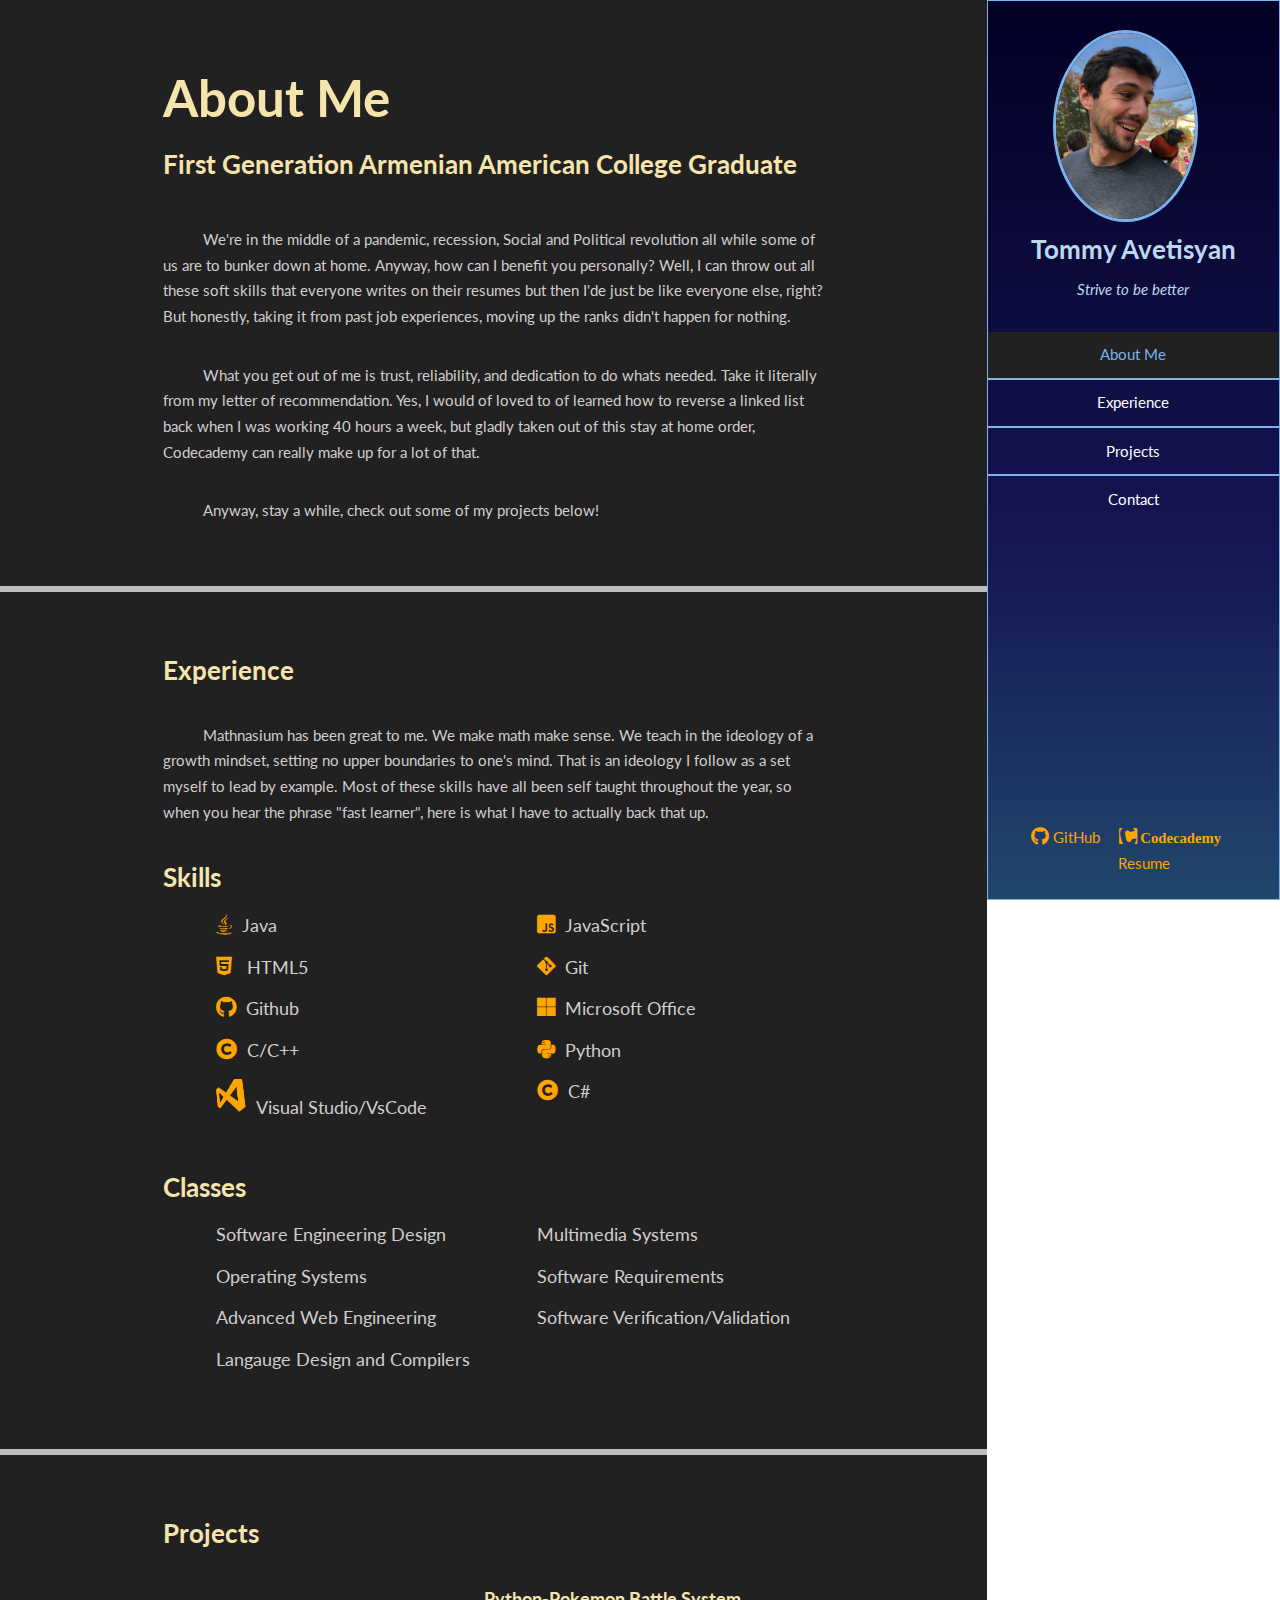
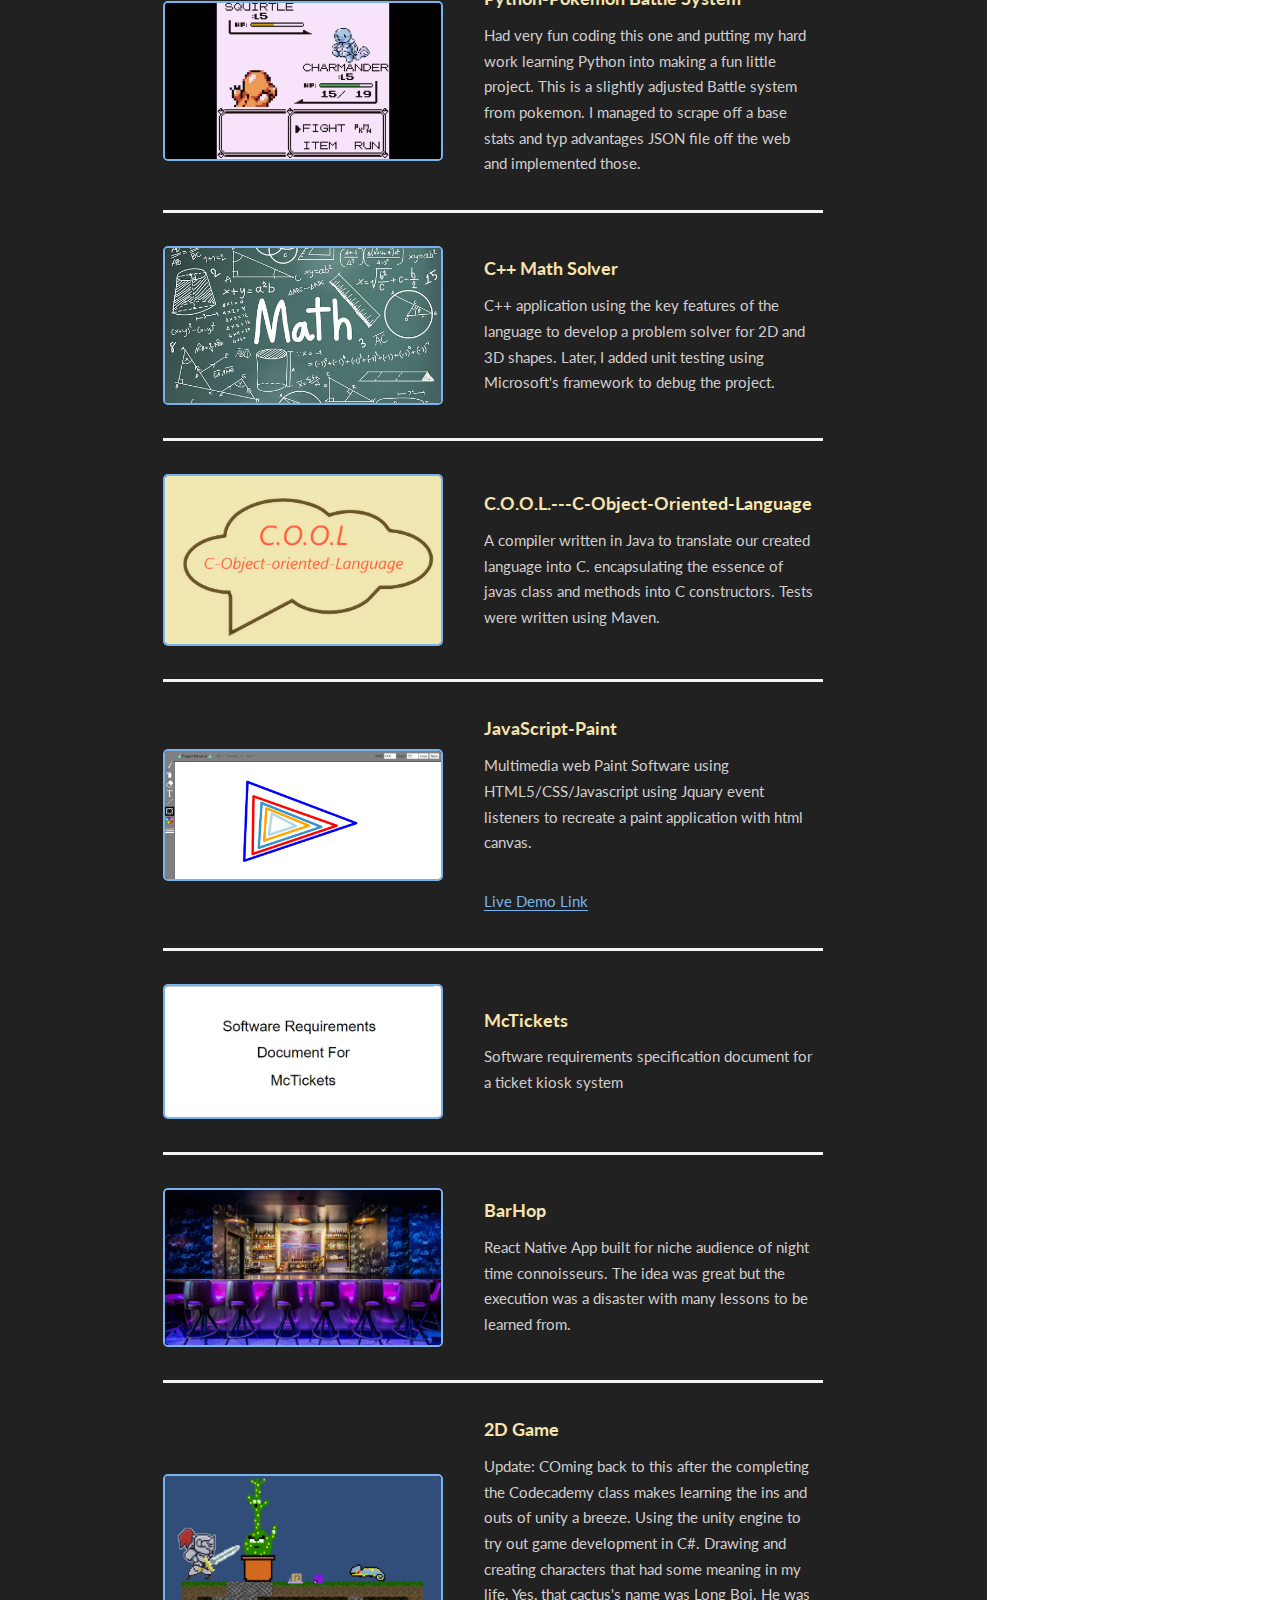
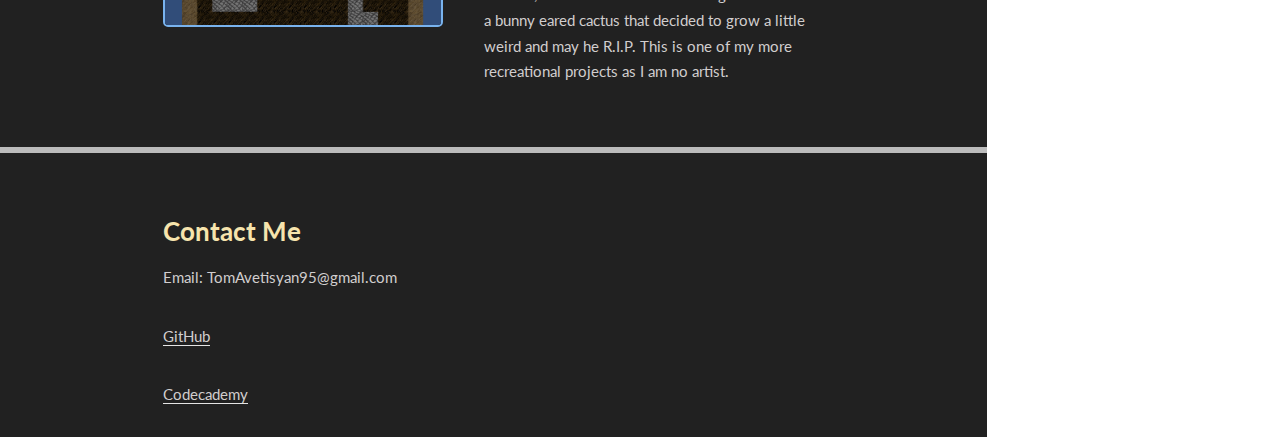
==== index.html @ 3064574e "new unity updates" ====
<!DOCTYPE HTML>
<!--
	Read Only by HTML5 UP
	html5up.net | @ajlkn
	Free for personal and commercial use under the CCA 3.0 license (html5up.net/license)
-->
<html>
	<head>
		<title>Tommy Avetisyan's Portfolio</title>
		<meta charset="utf-8" />
		<meta name="viewport" content="width=device-width, initial-scale=1, user-scalable=no" />
		<link rel="stylesheet" href="assets/css/main.css" />
	</head>
	<body class="is-preload">

		<!-- Header -->
			<section id="header">
				<header>
					<span class="image avatar"><img src="images/headshot.jpg" alt="" /></span>
					<h1 id="logo"><a href="#">Tommy Avetisyan</a></h1>
					<p>Strive to be better<br />
				</header>
				<nav id="nav">
					<ul>
						<li><a href="#one" class="active">About Me</a></li>
						<li><a href="#two">Experience</a></li>
						<li><a href="#three">Projects</a></li>
						<li><a href="#four">Contact</a></li>
					</ul>
				</nav>
				<footer>
					<ul class="icons">
						<li><a href="https://github.com/Tomavetisyan" class="icon brands fa-github"><span class="label">Github</span> GitHub</a></li>
						<li><a href="https://www.codecademy.com/profiles/Tomavetisyan" class="icon brands fa fa-contao"><span class="label">Github</span> Codecademy</a></li>
						<li><a href="https://drive.google.com/file/d/1zXeZi733FNyJaRy1wBtX1-T7Gq12uedD/view?usp=sharing" class="icon brands fa-file"><span class="label">Github</span> Resume</a></li>
						
					</ul>
				</footer>
			</section>

		<!-- Wrapper -->
			<div id="wrapper">

				<!-- Main -->
					<div class="main" id="main">
						<!-- One -->
							<section id="one">
								<div class="container">
									<header class="major">
										<h2>About Me</h2>
										<p>First Generation Armenian American College Graduate</p>
									</header>
									<p style="text-indent: 40px">
										We're in the middle of a pandemic, recession, Social and Political revolution all while some of us are 						
										to bunker down at home. Anyway, how can I benefit you personally? Well, I can throw out all these soft skills that everyone writes on their resumes 
										but then I'de just be like everyone else, right? But honestly, taking it from past job experiences, moving up the ranks didn't happen for nothing.
									</p>
									<p style="text-indent: 40px">
										What you get out of me is trust, reliability, and dedication to do whats needed. Take it literally from my letter of recommendation. Yes,
										I would of loved to of learned how to reverse a linked list back when I was working 40 hours a week, but gladly taken out of this stay at home order, Codecademy can 
										really make up for a lot of that.
									</p>
									<p style="text-indent: 40px">
										Anyway, stay a while, check out some of my projects below!
									</p>
								</div>
							</section>

						<!-- Two -->
							<section id="two">
								<div class="container">
									<h3>Experience</h3>
									<p style="margin-left: 40px">
									</p>
									<p style="text-indent: 40px">Mathnasium has been great to me. We make math make sense. We teach in the ideology of a growth mindset,
                                        setting no upper boundaries to one's mind. That is an ideology I follow as a set myself to lead by example. Most of these skills 
                                        have all been self taught throughout the year, so when you hear the phrase "fast learner", here is what I have to actually back that up.
									</p>
									<h3>Skills</h3>
									<div class="language_container" id="language_container" >
										<ul class="feature-icons">
											<li  class="icon solid"><i class="fab fa-2x fa-java"></i>Java</li>
											<li class="icon solid"><i class="fab fa-2x fa-js-square"> </i>JavaScript</li>
											<li class="icon solid"><i class="fab fa-2x fa-html5"></i> HTML5</li>
											<li class="icon solid"><i class="fab fa-2x fa-git-alt"> </i>Git</li>
											<li class="icon solid"><i class="fab fa-github"> </i>Github</li>
											<li class="icon solid"><i class="fab fa-microsoft"> </i>Microsoft Office</li>
											<li class="icon solid"><i class="fas fa-copyright"> </i>C/C++</li>
											<li class="icon solid"><i class="fab fa-python"> </i>Python</li>
											<li class="icon solid"><img height="35" width="40" src="images/VsCode.png"/>Visual Studio/VsCode</li>
											<li class="icon solid"><i class="fas fa-copyright"> </i>C#</li>
										</ul>	
									</div>
									<h3>Classes</h3>
									<div class="classes_container" id="classes_container">
										<ul class="feature-icons">
											<li class="icon solid">Software Engineering Design</li>
											<li class="icon solid">Multimedia Systems</li>
											<li class="icon solid">Operating Systems</li>
											<li class="icon solid">Software Requirements</li>
											<li class="icon solid">Advanced Web Engineering</li>
											<li class="icon solid">Software Verification/Validation</li>
											<li class="icon solid">Langauge Design and Compilers</li>
										</ul>	
									</div>
								</div>
							</section>

						<!-- Three -->
							<section id="three">
								<div class="container">
									<h3>Projects</h3>
									<p></p>
									<div class="features">
										<article>
											<a href="https://github.com/Tomavetisyan/Python-Pokemon"  class="image"><img src="images/pokemon.jpg" alt="" /></a>
											<div class="inner">
												<h4>Python-Pokemon Battle System</h4>
												<p>Had very fun coding this one and putting my hard work learning Python into making a fun little project. This is a slightly adjusted Battle
													system from pokemon. I managed to scrape off a base stats and typ advantages JSON file off the web and implemented those.
											</div>
										</article>
										<article>
											<a href="https://github.com/Tomavetisyan/C-Math-Solver"  class="image"><img src="images/math.jpg" alt="" /></a>
											<div class="inner">
												<h4>C++ Math Solver</h4>
												<p>C++ application using the key features of the language to develop a problem solver for 2D and 3D shapes. 
													Later, I added unit testing using Microsoft's framework to debug the project.
												</p>
											</div>
										</article>
										<article>
											<a href="https://github.com/Tomavetisyan/C.O.O.L.---C-Object-Oriented-Language" class="image"><img src="images/cool.png" alt="" /></a>
											<div class="inner">
												<h4>C.O.O.L.---C-Object-Oriented-Language</h4>
												<p>A compiler written in Java to translate our created language into C. 
													encapsulating the essence of javas class and methods into C constructors. Tests were written using Maven.
												</p>
											</div>
										</article>
										<article>
											<a href="https://github.com/Tomavetisyan/JavaScript-Paint" class="image"><img  src="images/paint.png" alt="" /></a>
											<div class="inner">
												<h4>JavaScript-Paint</h4>
												<p>Multimedia web Paint Software using HTML5/CSS/Javascript using Jquary 
													event listeners to recreate a paint application with html canvas.</p>
												<a href="Paint/paint.html" >Live Demo Link</a>
											</div>
										</article>
										<article>
											<a href="https://github.com/Tomavetisyan/Ticket-Kiosk-Requirments-Doc/blob/master/Comp%20582%20-%20Project%202%20-Ticket%20Kiosk.pdf" class="image"><img src="images/mctickets.png" alt="" /></a>
											<div class="inner">
												<h4>McTickets</h4>
												<p>Software requirements specification document for a ticket kiosk system</p>
											</div>
										</article>
										<article>
											<a href="BarHop/BarHop.html" class="image"><img src="images/bar.jpg" alt="" /></a>
											<div class="inner">
												<h4>BarHop</h4>
												<p>React Native App built for niche audience of night time connoisseurs. The idea was great but the execution was a disaster 
													with many lessons to be learned from.
												</p>
											</div>
										</article>
										<article>
											<a href="https://github.com/Tomavetisyan/2D-Unity-Platformer" class="image"><img src="images/2DGame.png" alt="" /></a>
											<div class="inner">
												<h4>2D Game</h4>
												<p>
													Update: COming back to this after the completing the Codecademy class makes learning the ins and outs of unity a breeze.
													
													Using the unity engine to try out game development in C#. Drawing and creating characters that had some meaning in my life.
                                                    Yes, that cactus's name was Long Boi. He was a bunny eared cactus that decided to grow a little weird and may he R.I.P. This 
                                                    is one of my more recreational projects as I am no artist.
												</p>
											</div>
										</article>
									</div>
								</div>
							</section>
						
						<section id="four">
							<div class="container">
								<h3>Contact Me</h3>
								<p>Email: TomAvetisyan95@gmail.com</p>
								<a href="https://github.com/Tomavetisyan">GitHub</a>
								<p></p>
								<a href="https://www.codecademy.com/profiles/Tomavetisyan95">Codecademy</a>
							</div>
						</section>
			</div>

		<!-- Scripts -->
			<script src="assets/js/jquery.min.js"></script>
			<script src="assets/js/jquery.scrollex.min.js"></script>
			<script src="assets/js/jquery.scrolly.min.js"></script>
			<script src="assets/js/browser.min.js"></script>
			<script src="assets/js/breakpoints.min.js"></script>
			<script src="assets/js/util.js"></script>
			<script src="assets/js/main.js"></script>

	</body>
</html>
---- assets/css/main.css ----
@import url("fontawesome-all.min.css");
@import url("https://fonts.googleapis.com/css?family=Lato:400,400italic,700,700italic|Source+Code+Pro:400");

/*
	Read Only by HTML5 UP
	html5up.net | @ajlkn
	Free for personal and commercial use under the CCA 3.0 license (html5up.net/license)
*/

html, body, div, span, applet, object,
iframe, h1, h2, h3, h4, h5, h6, p, blockquote,
pre, a, abbr, acronym, address, big, cite,
code, del, dfn, em, img, ins, kbd, q, s, samp,
small, strike, strong, sub, sup, tt, var, b,
u, i, center, dl, dt, dd, ol, ul, li, fieldset,
form, label, legend, table, caption, tbody,
tfoot, thead, tr, th, td, article, aside,
canvas, details, embed, figure, figcaption,
footer, header, hgroup, menu, nav, output, ruby,
section, summary, time, mark, audio, video {
	margin: 0;
	padding: 0;
	border: 0;
	color: #d1cece;
	font-size: 100%;
	font: inherit;
	vertical-align: baseline;}

article, aside, details, figcaption, figure,
footer, header, hgroup, menu, nav, section {
	display: block;}

body {
	line-height: 1;
}

ol, ul {
	list-style: none;
}

blockquote, q {
	quotes: none;
}

	blockquote:before, blockquote:after, q:before, q:after {
		content: '';
		content: none;
	}

table {
	border-collapse: collapse;
	border-spacing: 0;
}

body {
	-webkit-text-size-adjust: none;
}

mark {
	background-color: transparent;
	color: inherit;
}

input::-moz-focus-inner {
	border: 0;
	padding: 0;
}

input, select, textarea {
	-moz-appearance: none;
	-webkit-appearance: none;
	-ms-appearance: none;
	appearance: none;
}

/* Basic */

	html {
		box-sizing: border-box;
	}

	*, *:before, *:after {
		box-sizing: inherit;
	}

	body {
		background: #fff;
	}

		body.is-preload *, body.is-preload *:before, body.is-preload *:after {
			-moz-animation: none !important;
			-webkit-animation: none !important;
			-ms-animation: none !important;
			animation: none !important;
			-moz-transition: none !important;
			-webkit-transition: none !important;
			-ms-transition: none !important;
			transition: none !important;
		}

	body, input, select, textarea {
		color: #888;
		font-family: "Lato", sans-serif;
		font-size: 16pt;
		font-weight: 400;
		line-height: 1.75em;
	}

	a {
		-moz-transition: color 0.2s ease-in-out, border-color 0.2s ease-in-out;
		-webkit-transition: color 0.2s ease-in-out, border-color 0.2s ease-in-out;
		-ms-transition: color 0.2s ease-in-out, border-color 0.2s ease-in-out;
		transition: color 0.2s ease-in-out, border-color 0.2s ease-in-out;
		border-bottom: solid 1px #e4e4e4;
		color: inherit;
		text-decoration: none;
	}

		a:hover {
			border-bottom-color: transparent;
			color: #4acaa8 !important;
		}

	strong, b {
		color: #ababab;
		font-weight: 700;
	}

	em, i {
		font-style: italic;
	}

	p {
		margin: 0 0 2.25em 0;
	}

	h1, h2, h3, h4, h5, h6 {
		color: #F6E4AD;
		font-weight: 700;
		line-height: 1em;
		margin: 0 0 0.5625em 0;
	}

		h1 a, h2 a, h3 a, h4 a, h5 a, h6 a {
			border: 0;
			color: inherit;
			text-decoration: none;
		}

	h2 {
		font-size: 2em;
		line-height: 1.5em;
	}

	h3 {
		font-size: 1.75em;
		line-height: 1.5em;
	}

	h4 {
		font-size: 1.25em;
		line-height: 1.5em;
	}

	h5 {
		font-size: 0.9em;
		line-height: 1.5em;
	}

	h6 {
		font-size: 0.7em;
		line-height: 1.5em;
	}

	sub {
		font-size: 0.8em;
		position: relative;
		top: 0.5em;
	}

	sup {
		font-size: 0.8em;
		position: relative;
		top: -0.5em;
	}

	hr {
		border: 0;
		border-bottom: solid 2px #f4f4f4;
		margin: 2.25em 0;
	}

		hr.major {
			margin: 3.375em 0;
		}

	blockquote {
		border-left: solid 8px #e4e4e4;
		font-style: italic;
		margin: 0 0 2.25em 0;
		padding: 0.5em 0 0.5em 2em;
	}

	code {
		background: #555;
		border-radius: 5px;
		color: #fff;
		font-family: "Source Code Pro", monospace;
		font-size: 0.9em;
		margin: 0 0.25em;
		padding: 0.25em 0.65em;
	}

	pre {
		font-family: "Source Code Pro", monospace;
		font-size: 0.9em;
		margin: 0 0 2.25em 0;
	}

		pre code {
			-webkit-overflow-scrolling: touch;
			display: block;
			line-height: 1.5em;
			overflow-x: auto;
			padding: 1em 1.5em;
		}

	.align-left {
		text-align: left;
	}

	.align-center {
		text-align: center;
	}

	.align-right {
		text-align: right;
	}

/* Row */

	.row {
		display: flex;
		flex-wrap: wrap;
		box-sizing: border-box;
		align-items: stretch;
	}

		.row > * {
			box-sizing: border-box;
		}

		.row.gtr-uniform > * > :last-child {
			margin-bottom: 0;
		}

		.row.aln-left {
			justify-content: flex-start;
		}

		.row.aln-center {
			justify-content: center;
		}

		.row.aln-right {
			justify-content: flex-end;
		}

		.row.aln-top {
			align-items: flex-start;
		}

		.row.aln-middle {
			align-items: center;
		}

		.row.aln-bottom {
			align-items: flex-end;
		}

		.row > .imp {
			order: -1;
		}

		.row > .col-1 {
			width: 8.33333%;
		}

		.row > .off-1 {
			margin-left: 8.33333%;
		}

		.row > .col-2 {
			width: 16.66667%;
		}

		.row > .off-2 {
			margin-left: 16.66667%;
		}

		.row > .col-3 {
			width: 25%;
		}

		.row > .off-3 {
			margin-left: 25%;
		}

		.row > .col-4 {
			width: 33.33333%;
		}

		.row > .off-4 {
			margin-left: 33.33333%;
		}

		.row > .col-5 {
			width: 41.66667%;
		}

		.row > .off-5 {
			margin-left: 41.66667%;
		}

		.row > .col-6 {
			width: 50%;
		}

		.row > .off-6 {
			margin-left: 50%;
		}

		.row > .col-7 {
			width: 58.33333%;
		}

		.row > .off-7 {
			margin-left: 58.33333%;
		}

		.row > .col-8 {
			width: 66.66667%;
		}

		.row > .off-8 {
			margin-left: 66.66667%;
		}

		.row > .col-9 {
			width: 75%;
		}

		.row > .off-9 {
			margin-left: 75%;
		}

		.row > .col-10 {
			width: 83.33333%;
		}

		.row > .off-10 {
			margin-left: 83.33333%;
		}

		.row > .col-11 {
			width: 91.66667%;
		}

		.row > .off-11 {
			margin-left: 91.66667%;
		}

		.row > .col-12 {
			width: 100%;
		}

		.row > .off-12 {
			margin-left: 100%;
		}

		.row.gtr-0 {
			margin-top: 0;
			margin-left: 0em;
		}

			.row.gtr-0 > * {
				padding: 0 0 0 0em;
			}

			.row.gtr-0.gtr-uniform {
				margin-top: 0em;
			}

				.row.gtr-0.gtr-uniform > * {
					padding-top: 0em;
				}

		.row.gtr-25 {
			margin-top: 0;
			margin-left: -0.5em;
		}

			.row.gtr-25 > * {
				padding: 0 0 0 0.5em;
			}

			.row.gtr-25.gtr-uniform {
				margin-top: -0.5em;
			}

				.row.gtr-25.gtr-uniform > * {
					padding-top: 0.5em;
				}

		.row.gtr-50 {
			margin-top: 0;
			margin-left: -1em;
		}

			.row.gtr-50 > * {
				padding: 0 0 0 1em;
			}

			.row.gtr-50.gtr-uniform {
				margin-top: -1em;
			}

				.row.gtr-50.gtr-uniform > * {
					padding-top: 1em;
				}

		.row {
			margin-top: 0;
			margin-left: -2em;
		}

			.row > * {
				padding: 0 0 0 2em;
			}

			.row.gtr-uniform {
				margin-top: -2em;
			}

				.row.gtr-uniform > * {
					padding-top: 2em;
				}

		.row.gtr-150 {
			margin-top: 0;
			margin-left: -3em;
		}

			.row.gtr-150 > * {
				padding: 0 0 0 3em;
			}

			.row.gtr-150.gtr-uniform {
				margin-top: -3em;
			}

				.row.gtr-150.gtr-uniform > * {
					padding-top: 3em;
				}

		.row.gtr-200 {
			margin-top: 0;
			margin-left: -4em;
		}

			.row.gtr-200 > * {
				padding: 0 0 0 4em;
			}

			.row.gtr-200.gtr-uniform {
				margin-top: -4em;
			}

				.row.gtr-200.gtr-uniform > * {
					padding-top: 4em;
				}

		@media screen and (max-width: 1680px) {

			.row {
				display: flex;
				flex-wrap: wrap;
				box-sizing: border-box;
				align-items: stretch;
			}

				.row > * {
					box-sizing: border-box;
				}

				.row.gtr-uniform > * > :last-child {
					margin-bottom: 0;
				}

				.row.aln-left {
					justify-content: flex-start;
				}

				.row.aln-center {
					justify-content: center;
				}

				.row.aln-right {
					justify-content: flex-end;
				}

				.row.aln-top {
					align-items: flex-start;
				}

				.row.aln-middle {
					align-items: center;
				}

				.row.aln-bottom {
					align-items: flex-end;
				}

				.row > .imp-xlarge {
					order: -1;
				}

				.row > .col-1-xlarge {
					width: 8.33333%;
				}

				.row > .off-1-xlarge {
					margin-left: 8.33333%;
				}

				.row > .col-2-xlarge {
					width: 16.66667%;
				}

				.row > .off-2-xlarge {
					margin-left: 16.66667%;
				}

				.row > .col-3-xlarge {
					width: 25%;
				}

				.row > .off-3-xlarge {
					margin-left: 25%;
				}

				.row > .col-4-xlarge {
					width: 33.33333%;
				}

				.row > .off-4-xlarge {
					margin-left: 33.33333%;
				}

				.row > .col-5-xlarge {
					width: 41.66667%;
				}

				.row > .off-5-xlarge {
					margin-left: 41.66667%;
				}

				.row > .col-6-xlarge {
					width: 50%;
				}

				.row > .off-6-xlarge {
					margin-left: 50%;
				}

				.row > .col-7-xlarge {
					width: 58.33333%;
				}

				.row > .off-7-xlarge {
					margin-left: 58.33333%;
				}

				.row > .col-8-xlarge {
					width: 66.66667%;
				}

				.row > .off-8-xlarge {
					margin-left: 66.66667%;
				}

				.row > .col-9-xlarge {
					width: 75%;
				}

				.row > .off-9-xlarge {
					margin-left: 75%;
				}

				.row > .col-10-xlarge {
					width: 83.33333%;
				}

				.row > .off-10-xlarge {
					margin-left: 83.33333%;
				}

				.row > .col-11-xlarge {
					width: 91.66667%;
				}

				.row > .off-11-xlarge {
					margin-left: 91.66667%;
				}

				.row > .col-12-xlarge {
					width: 100%;
				}

				.row > .off-12-xlarge {
					margin-left: 100%;
				}

				.row.gtr-0 {
					margin-top: 0;
					margin-left: 0em;
				}

					.row.gtr-0 > * {
						padding: 0 0 0 0em;
					}

					.row.gtr-0.gtr-uniform {
						margin-top: 0em;
					}

						.row.gtr-0.gtr-uniform > * {
							padding-top: 0em;
						}

				.row.gtr-25 {
					margin-top: 0;
					margin-left: -0.5em;
				}

					.row.gtr-25 > * {
						padding: 0 0 0 0.5em;
					}

					.row.gtr-25.gtr-uniform {
						margin-top: -0.5em;
					}

						.row.gtr-25.gtr-uniform > * {
							padding-top: 0.5em;
						}

				.row.gtr-50 {
					margin-top: 0;
					margin-left: -1em;
				}

					.row.gtr-50 > * {
						padding: 0 0 0 1em;
					}

					.row.gtr-50.gtr-uniform {
						margin-top: -1em;
					}

						.row.gtr-50.gtr-uniform > * {
							padding-top: 1em;
						}

				.row {
					margin-top: 0;
					margin-left: -2em;
				}

					.row > * {
						padding: 0 0 0 2em;
					}

					.row.gtr-uniform {
						margin-top: -2em;
					}

						.row.gtr-uniform > * {
							padding-top: 2em;
						}

				.row.gtr-150 {
					margin-top: 0;
					margin-left: -3em;
				}

					.row.gtr-150 > * {
						padding: 0 0 0 3em;
					}

					.row.gtr-150.gtr-uniform {
						margin-top: -3em;
					}

						.row.gtr-150.gtr-uniform > * {
							padding-top: 3em;
						}

				.row.gtr-200 {
					margin-top: 0;
					margin-left: -4em;
				}

					.row.gtr-200 > * {
						padding: 0 0 0 4em;
					}

					.row.gtr-200.gtr-uniform {
						margin-top: -4em;
					}

						.row.gtr-200.gtr-uniform > * {
							padding-top: 4em;
						}

		}

		@media screen and (max-width: 1280px) {

			.row {
				display: flex;
				flex-wrap: wrap;
				box-sizing: border-box;
				align-items: stretch;
			}

				.row > * {
					box-sizing: border-box;
				}

				.row.gtr-uniform > * > :last-child {
					margin-bottom: 0;
				}

				.row.aln-left {
					justify-content: flex-start;
				}

				.row.aln-center {
					justify-content: center;
				}

				.row.aln-right {
					justify-content: flex-end;
				}

				.row.aln-top {
					align-items: flex-start;
				}

				.row.aln-middle {
					align-items: center;
				}

				.row.aln-bottom {
					align-items: flex-end;
				}

				.row > .imp-large {
					order: -1;
				}

				.row > .col-1-large {
					width: 8.33333%;
				}

				.row > .off-1-large {
					margin-left: 8.33333%;
				}

				.row > .col-2-large {
					width: 16.66667%;
				}

				.row > .off-2-large {
					margin-left: 16.66667%;
				}

				.row > .col-3-large {
					width: 25%;
				}

				.row > .off-3-large {
					margin-left: 25%;
				}

				.row > .col-4-large {
					width: 33.33333%;
				}

				.row > .off-4-large {
					margin-left: 33.33333%;
				}

				.row > .col-5-large {
					width: 41.66667%;
				}

				.row > .off-5-large {
					margin-left: 41.66667%;
				}

				.row > .col-6-large {
					width: 50%;
				}

				.row > .off-6-large {
					margin-left: 50%;
				}

				.row > .col-7-large {
					width: 58.33333%;
				}

				.row > .off-7-large {
					margin-left: 58.33333%;
				}

				.row > .col-8-large {
					width: 66.66667%;
				}

				.row > .off-8-large {
					margin-left: 66.66667%;
				}

				.row > .col-9-large {
					width: 75%;
				}

				.row > .off-9-large {
					margin-left: 75%;
				}

				.row > .col-10-large {
					width: 83.33333%;
				}

				.row > .off-10-large {
					margin-left: 83.33333%;
				}

				.row > .col-11-large {
					width: 91.66667%;
				}

				.row > .off-11-large {
					margin-left: 91.66667%;
				}

				.row > .col-12-large {
					width: 100%;
				}

				.row > .off-12-large {
					margin-left: 100%;
				}

				.row.gtr-0 {
					margin-top: 0;
					margin-left: 0em;
				}

					.row.gtr-0 > * {
						padding: 0 0 0 0em;
					}

					.row.gtr-0.gtr-uniform {
						margin-top: 0em;
					}

						.row.gtr-0.gtr-uniform > * {
							padding-top: 0em;
						}

				.row.gtr-25 {
					margin-top: 0;
					margin-left: -0.375em;
				}

					.row.gtr-25 > * {
						padding: 0 0 0 0.375em;
					}

					.row.gtr-25.gtr-uniform {
						margin-top: -0.375em;
					}

						.row.gtr-25.gtr-uniform > * {
							padding-top: 0.375em;
						}

				.row.gtr-50 {
					margin-top: 0;
					margin-left: -0.75em;
				}

					.row.gtr-50 > * {
						padding: 0 0 0 0.75em;
					}

					.row.gtr-50.gtr-uniform {
						margin-top: -0.75em;
					}

						.row.gtr-50.gtr-uniform > * {
							padding-top: 0.75em;
						}

				.row {
					margin-top: 0;
					margin-left: -1.5em;
				}

					.row > * {
						padding: 0 0 0 1.5em;
					}

					.row.gtr-uniform {
						margin-top: -1.5em;
					}

						.row.gtr-uniform > * {
							padding-top: 1.5em;
						}

				.row.gtr-150 {
					margin-top: 0;
					margin-left: -2.25em;
				}

					.row.gtr-150 > * {
						padding: 0 0 0 2.25em;
					}

					.row.gtr-150.gtr-uniform {
						margin-top: -2.25em;
					}

						.row.gtr-150.gtr-uniform > * {
							padding-top: 2.25em;
						}

				.row.gtr-200 {
					margin-top: 0;
					margin-left: -3em;
				}

					.row.gtr-200 > * {
						padding: 0 0 0 3em;
					}

					.row.gtr-200.gtr-uniform {
						margin-top: -3em;
					}

						.row.gtr-200.gtr-uniform > * {
							padding-top: 3em;
						}

		}

		@media screen and (max-width: 1024px) {

			.row {
				display: flex;
				flex-wrap: wrap;
				box-sizing: border-box;
				align-items: stretch;
			}

				.row > * {
					box-sizing: border-box;
				}

				.row.gtr-uniform > * > :last-child {
					margin-bottom: 0;
				}

				.row.aln-left {
					justify-content: flex-start;
				}

				.row.aln-center {
					justify-content: center;
				}

				.row.aln-right {
					justify-content: flex-end;
				}

				.row.aln-top {
					align-items: flex-start;
				}

				.row.aln-middle {
					align-items: center;
				}

				.row.aln-bottom {
					align-items: flex-end;
				}

				.row > .imp-medium {
					order: -1;
				}

				.row > .col-1-medium {
					width: 8.33333%;
				}

				.row > .off-1-medium {
					margin-left: 8.33333%;
				}

				.row > .col-2-medium {
					width: 16.66667%;
				}

				.row > .off-2-medium {
					margin-left: 16.66667%;
				}

				.row > .col-3-medium {
					width: 25%;
				}

				.row > .off-3-medium {
					margin-left: 25%;
				}

				.row > .col-4-medium {
					width: 33.33333%;
				}

				.row > .off-4-medium {
					margin-left: 33.33333%;
				}

				.row > .col-5-medium {
					width: 41.66667%;
				}

				.row > .off-5-medium {
					margin-left: 41.66667%;
				}

				.row > .col-6-medium {
					width: 50%;
				}

				.row > .off-6-medium {
					margin-left: 50%;
				}

				.row > .col-7-medium {
					width: 58.33333%;
				}

				.row > .off-7-medium {
					margin-left: 58.33333%;
				}

				.row > .col-8-medium {
					width: 66.66667%;
				}

				.row > .off-8-medium {
					margin-left: 66.66667%;
				}

				.row > .col-9-medium {
					width: 75%;
				}

				.row > .off-9-medium {
					margin-left: 75%;
				}

				.row > .col-10-medium {
					width: 83.33333%;
				}

				.row > .off-10-medium {
					margin-left: 83.33333%;
				}

				.row > .col-11-medium {
					width: 91.66667%;
				}

				.row > .off-11-medium {
					margin-left: 91.66667%;
				}

				.row > .col-12-medium {
					width: 100%;
				}

				.row > .off-12-medium {
					margin-left: 100%;
				}

				.row.gtr-0 {
					margin-top: 0;
					margin-left: 0em;
				}

					.row.gtr-0 > * {
						padding: 0 0 0 0em;
					}

					.row.gtr-0.gtr-uniform {
						margin-top: 0em;
					}

						.row.gtr-0.gtr-uniform > * {
							padding-top: 0em;
						}

				.row.gtr-25 {
					margin-top: 0;
					margin-left: -0.375em;
				}

					.row.gtr-25 > * {
						padding: 0 0 0 0.375em;
					}

					.row.gtr-25.gtr-uniform {
						margin-top: -0.375em;
					}

						.row.gtr-25.gtr-uniform > * {
							padding-top: 0.375em;
						}

				.row.gtr-50 {
					margin-top: 0;
					margin-left: -0.75em;
				}

					.row.gtr-50 > * {
						padding: 0 0 0 0.75em;
					}

					.row.gtr-50.gtr-uniform {
						margin-top: -0.75em;
					}

						.row.gtr-50.gtr-uniform > * {
							padding-top: 0.75em;
						}

				.row {
					margin-top: 0;
					margin-left: -1.5em;
				}

					.row > * {
						padding: 0 0 0 1.5em;
					}

					.row.gtr-uniform {
						margin-top: -1.5em;
					}

						.row.gtr-uniform > * {
							padding-top: 1.5em;
						}

				.row.gtr-150 {
					margin-top: 0;
					margin-left: -2.25em;
				}

					.row.gtr-150 > * {
						padding: 0 0 0 2.25em;
					}

					.row.gtr-150.gtr-uniform {
						margin-top: -2.25em;
					}

						.row.gtr-150.gtr-uniform > * {
							padding-top: 2.25em;
						}

				.row.gtr-200 {
					margin-top: 0;
					margin-left: -3em;
				}

					.row.gtr-200 > * {
						padding: 0 0 0 3em;
					}

					.row.gtr-200.gtr-uniform {
						margin-top: -3em;
					}

						.row.gtr-200.gtr-uniform > * {
							padding-top: 3em;
						}

		}

		@media screen and (max-width: 736px) {

			.row {
				display: flex;
				flex-wrap: wrap;
				box-sizing: border-box;
				align-items: stretch;
			}

				.row > * {
					box-sizing: border-box;
				}

				.row.gtr-uniform > * > :last-child {
					margin-bottom: 0;
				}

				.row.aln-left {
					justify-content: flex-start;
				}

				.row.aln-center {
					justify-content: center;
				}

				.row.aln-right {
					justify-content: flex-end;
				}

				.row.aln-top {
					align-items: flex-start;
				}

				.row.aln-middle {
					align-items: center;
				}

				.row.aln-bottom {
					align-items: flex-end;
				}

				.row > .imp-small {
					order: -1;
				}

				.row > .col-1-small {
					width: 8.33333%;
				}

				.row > .off-1-small {
					margin-left: 8.33333%;
				}

				.row > .col-2-small {
					width: 16.66667%;
				}

				.row > .off-2-small {
					margin-left: 16.66667%;
				}

				.row > .col-3-small {
					width: 25%;
				}

				.row > .off-3-small {
					margin-left: 25%;
				}

				.row > .col-4-small {
					width: 33.33333%;
				}

				.row > .off-4-small {
					margin-left: 33.33333%;
				}

				.row > .col-5-small {
					width: 41.66667%;
				}

				.row > .off-5-small {
					margin-left: 41.66667%;
				}

				.row > .col-6-small {
					width: 50%;
				}

				.row > .off-6-small {
					margin-left: 50%;
				}

				.row > .col-7-small {
					width: 58.33333%;
				}

				.row > .off-7-small {
					margin-left: 58.33333%;
				}

				.row > .col-8-small {
					width: 66.66667%;
				}

				.row > .off-8-small {
					margin-left: 66.66667%;
				}

				.row > .col-9-small {
					width: 75%;
				}

				.row > .off-9-small {
					margin-left: 75%;
				}

				.row > .col-10-small {
					width: 83.33333%;
				}

				.row > .off-10-small {
					margin-left: 83.33333%;
				}

				.row > .col-11-small {
					width: 91.66667%;
				}

				.row > .off-11-small {
					margin-left: 91.66667%;
				}

				.row > .col-12-small {
					width: 100%;
				}

				.row > .off-12-small {
					margin-left: 100%;
				}

				.row.gtr-0 {
					margin-top: 0;
					margin-left: 0em;
				}

					.row.gtr-0 > * {
						padding: 0 0 0 0em;
					}

					.row.gtr-0.gtr-uniform {
						margin-top: 0em;
					}

						.row.gtr-0.gtr-uniform > * {
							padding-top: 0em;
						}

				.row.gtr-25 {
					margin-top: 0;
					margin-left: -0.3125em;
				}

					.row.gtr-25 > * {
						padding: 0 0 0 0.3125em;
					}

					.row.gtr-25.gtr-uniform {
						margin-top: -0.3125em;
					}

						.row.gtr-25.gtr-uniform > * {
							padding-top: 0.3125em;
						}

				.row.gtr-50 {
					margin-top: 0;
					margin-left: -0.625em;
				}

					.row.gtr-50 > * {
						padding: 0 0 0 0.625em;
					}

					.row.gtr-50.gtr-uniform {
						margin-top: -0.625em;
					}

						.row.gtr-50.gtr-uniform > * {
							padding-top: 0.625em;
						}

				.row {
					margin-top: 0;
					margin-left: -1.25em;
				}

					.row > * {
						padding: 0 0 0 1.25em;
					}

					.row.gtr-uniform {
						margin-top: -1.25em;
					}

						.row.gtr-uniform > * {
							padding-top: 1.25em;
						}

				.row.gtr-150 {
					margin-top: 0;
					margin-left: -1.875em;
				}

					.row.gtr-150 > * {
						padding: 0 0 0 1.875em;
					}

					.row.gtr-150.gtr-uniform {
						margin-top: -1.875em;
					}

						.row.gtr-150.gtr-uniform > * {
							padding-top: 1.875em;
						}

				.row.gtr-200 {
					margin-top: 0;
					margin-left: -2.5em;
				}

					.row.gtr-200 > * {
						padding: 0 0 0 2.5em;
					}

					.row.gtr-200.gtr-uniform {
						margin-top: -2.5em;
					}

						.row.gtr-200.gtr-uniform > * {
							padding-top: 2.5em;
						}

		}

		@media screen and (max-width: 480px) {

			.row {
				display: flex;
				flex-wrap: wrap;
				box-sizing: border-box;
				align-items: stretch;
			}

				.row > * {
					box-sizing: border-box;
				}

				.row.gtr-uniform > * > :last-child {
					margin-bottom: 0;
				}

				.row.aln-left {
					justify-content: flex-start;
				}

				.row.aln-center {
					justify-content: center;
				}

				.row.aln-right {
					justify-content: flex-end;
				}

				.row.aln-top {
					align-items: flex-start;
				}

				.row.aln-middle {
					align-items: center;
				}

				.row.aln-bottom {
					align-items: flex-end;
				}

				.row > .imp-xsmall {
					order: -1;
				}

				.row > .col-1-xsmall {
					width: 8.33333%;
				}

				.row > .off-1-xsmall {
					margin-left: 8.33333%;
				}

				.row > .col-2-xsmall {
					width: 16.66667%;
				}

				.row > .off-2-xsmall {
					margin-left: 16.66667%;
				}

				.row > .col-3-xsmall {
					width: 25%;
				}

				.row > .off-3-xsmall {
					margin-left: 25%;
				}

				.row > .col-4-xsmall {
					width: 33.33333%;
				}

				.row > .off-4-xsmall {
					margin-left: 33.33333%;
				}

				.row > .col-5-xsmall {
					width: 41.66667%;
				}

				.row > .off-5-xsmall {
					margin-left: 41.66667%;
				}

				.row > .col-6-xsmall {
					width: 50%;
				}

				.row > .off-6-xsmall {
					margin-left: 50%;
				}

				.row > .col-7-xsmall {
					width: 58.33333%;
				}

				.row > .off-7-xsmall {
					margin-left: 58.33333%;
				}

				.row > .col-8-xsmall {
					width: 66.66667%;
				}

				.row > .off-8-xsmall {
					margin-left: 66.66667%;
				}

				.row > .col-9-xsmall {
					width: 75%;
				}

				.row > .off-9-xsmall {
					margin-left: 75%;
				}

				.row > .col-10-xsmall {
					width: 83.33333%;
				}

				.row > .off-10-xsmall {
					margin-left: 83.33333%;
				}

				.row > .col-11-xsmall {
					width: 91.66667%;
				}

				.row > .off-11-xsmall {
					margin-left: 91.66667%;
				}

				.row > .col-12-xsmall {
					width: 100%;
				}

				.row > .off-12-xsmall {
					margin-left: 100%;
				}

				.row.gtr-0 {
					margin-top: 0;
					margin-left: 0em;
				}

					.row.gtr-0 > * {
						padding: 0 0 0 0em;
					}

					.row.gtr-0.gtr-uniform {
						margin-top: 0em;
					}

						.row.gtr-0.gtr-uniform > * {
							padding-top: 0em;
						}

				.row.gtr-25 {
					margin-top: 0;
					margin-left: -0.3125em;
				}

					.row.gtr-25 > * {
						padding: 0 0 0 0.3125em;
					}

					.row.gtr-25.gtr-uniform {
						margin-top: -0.3125em;
					}

						.row.gtr-25.gtr-uniform > * {
							padding-top: 0.3125em;
						}

				.row.gtr-50 {
					margin-top: 0;
					margin-left: -0.625em;
				}

					.row.gtr-50 > * {
						padding: 0 0 0 0.625em;
					}

					.row.gtr-50.gtr-uniform {
						margin-top: -0.625em;
					}

						.row.gtr-50.gtr-uniform > * {
							padding-top: 0.625em;
						}

				.row {
					margin-top: 0;
					margin-left: -1.25em;
				}

					.row > * {
						padding: 0 0 0 1.25em;
					}

					.row.gtr-uniform {
						margin-top: -1.25em;
					}

						.row.gtr-uniform > * {
							padding-top: 1.25em;
						}

				.row.gtr-150 {
					margin-top: 0;
					margin-left: -1.875em;
				}

					.row.gtr-150 > * {
						padding: 0 0 0 1.875em;
					}

					.row.gtr-150.gtr-uniform {
						margin-top: -1.875em;
					}

						.row.gtr-150.gtr-uniform > * {
							padding-top: 1.875em;
						}

				.row.gtr-200 {
					margin-top: 0;
					margin-left: -2.5em;
				}

					.row.gtr-200 > * {
						padding: 0 0 0 2.5em;
					}

					.row.gtr-200.gtr-uniform {
						margin-top: -2.5em;
					}

						.row.gtr-200.gtr-uniform > * {
							padding-top: 2.5em;
						}

		}

  /* Caption text */
  .text {
	color: #ababab;
	font-size: 15px;
	padding: 8px 12px;
	position: absolute;
	bottom: 8px;
	width: 100%;
	text-align: center;
  }
  
  /* Number text (1/3 etc) */
  .numbertext {
	color: #f2f2f2;
	font-size: 12px;
	padding: 8px 12px;
	position: absolute;
	top: 0;
  }
  
  /* The dots/bullets/indicators */
  .dot {
	height: 15px;
	width: 15px;
	margin: 0 2px;
	background-color: #bbb;
	border-radius: 50%;
	display: inline-block;
	transition: background-color 0.6s ease;
  }
  
  .active {
	background-color: #717171;
  }
  
  /* Fading animation */
  .fade {
	-webkit-animation-name: fade;
	-webkit-animation-duration: 1.5s;
	animation-name: fade;
	animation-duration: 1.5s;
  }
  
  @-webkit-keyframes fade {
	from {opacity: .4} 
	to {opacity: 1}
  }
  
  @keyframes fade {
	from {opacity: .4} 
	to {opacity: 1}
  }
  
  /* On smaller screens, decrease text size */
  @media only screen and (max-width: 300px) {
	.text {font-size: 11px}
  }
/* Container */

	.container {
		margin: 0 auto;
		max-width: calc(100% - 4.5em);
		width: 45em;
	}

		.container.xsmall {
			width: 11.25em;
		}

		.container.small {
			width: 22.5em;
		}

		.container.medium {
			width: 33.75em;
		}

		.container.large {
			width: 56.25em;
		}

		.container.xlarge {
			width: 67.5em;
		}

		.container.max {
			width: 100%;
		}

		@media screen and (max-width: 1024px) {

			.container {
				width: 100% !important;
			}

		}

		@media screen and (max-width: 480px) {

			.container {
				max-width: calc(100% - 3.375em);
			}

		}

/* Section/Article */

	section.special, article.special {
		text-align: center;
	}

	header p {
		color: #aaa;
		position: relative;
		margin: 0 0 1.6875em 0;
	}

	header h2 + p {
		font-size: 1.25em;
		margin-top: -0.5em;
		line-height: 1.5em;
	}

	header h3 + p {
		font-size: 1.1em;
		margin-top: -0.35em;
		line-height: 1.5em;
	}

	header h4 + p,
	header h5 + p,
	header h6 + p {
		font-size: 0.9em;
		margin-top: -0.25em;
		line-height: 1.5em;
	}

	header.major h2 {
		color: #F6E4AD;
		font-size: 3.5em;
	}

		header.major h2 + p {
			color: #F6E4AD;
			font-size: 1.75em;
			font-weight: 700;
			margin-top: -0.75em;
		}

/* Form */

	form {
		margin: 0 0 2.25em 0;
	}

	label {
		color: #ababab;
		display: block;
		font-size: 0.9em;
		font-weight: 700;
		margin: 0 0 1.125em 0;
	}

	input::-moz-focus-inner {
		border: 0;
		padding: 0;
	}

	input[type="text"],
	input[type="password"],
	input[type="email"],
	select,
	textarea {
		-moz-appearance: none;
		-webkit-appearance: none;
		-ms-appearance: none;
		appearance: none;
		border-radius: 5px;
		border: none;
		border: solid 2px #e4e4e4;
		color: inherit;
		display: block;
		outline: 0;
		padding: 0 1em;
		text-decoration: none;
		width: 100%;
	}

		input[type="text"]:invalid,
		input[type="password"]:invalid,
		input[type="email"]:invalid,
		select:invalid,
		textarea:invalid {
			box-shadow: none;
		}

		input[type="text"]:focus,
		input[type="password"]:focus,
		input[type="email"]:focus,
		select:focus,
		textarea:focus {
			border-color: #4acaa8;
		}

	select {
		background-image: url("data:image/svg+xml;charset=utf8,%3Csvg xmlns='http://www.w3.org/2000/svg' width='40' height='40' preserveAspectRatio='none' viewBox='0 0 40 40'%3E%3Cpath d='M9.4,12.3l10.4,10.4l10.4-10.4c0.2-0.2,0.5-0.4,0.9-0.4c0.3,0,0.6,0.1,0.9,0.4l3.3,3.3c0.2,0.2,0.4,0.5,0.4,0.9 c0,0.4-0.1,0.6-0.4,0.9L20.7,31.9c-0.2,0.2-0.5,0.4-0.9,0.4c-0.3,0-0.6-0.1-0.9-0.4L4.3,17.3c-0.2-0.2-0.4-0.5-0.4-0.9 c0-0.4,0.1-0.6,0.4-0.9l3.3-3.3c0.2-0.2,0.5-0.4,0.9-0.4S9.1,12.1,9.4,12.3z' fill='%23e4e4e4' /%3E%3C/svg%3E");
		background-size: 1.25em;
		background-repeat: no-repeat;
		background-position: calc(100% - 1em) center;
		height: 2.75em;
		padding-right: 2.75em;
		text-overflow: ellipsis;
	}

		select option {
			color: #ababab;
			background: #fff;
		}

		select:focus::-ms-value {
			background-color: transparent;
		}

		select::-ms-expand {
			display: none;
		}

	input[type="text"],
	input[type="password"],
	input[type="email"],
	select {
		height: 2.75em;
	}

	textarea {
		padding: 0.75em 1em;
	}

	input[type="checkbox"],
	input[type="radio"] {
		-moz-appearance: none;
		-webkit-appearance: none;
		-ms-appearance: none;
		appearance: none;
		display: block;
		float: left;
		margin-right: -2em;
		opacity: 0;
		width: 1em;
		z-index: -1;
	}

		input[type="checkbox"] + label,
		input[type="radio"] + label {
			text-decoration: none;
			color: #888;
			cursor: pointer;
			display: inline-block;
			font-size: 1em;
			font-weight: 400;
			padding-left: 2.4em;
			padding-right: 0.75em;
			position: relative;
		}

			input[type="checkbox"] + label:before,
			input[type="radio"] + label:before {
				-moz-osx-font-smoothing: grayscale;
				-webkit-font-smoothing: antialiased;
				display: inline-block;
				font-style: normal;
				font-variant: normal;
				text-rendering: auto;
				line-height: 1;
				text-transform: none !important;
				font-family: 'Font Awesome 5 Free';
				font-weight: 900;
			}

			input[type="checkbox"] + label:before,
			input[type="radio"] + label:before {
				background: #fafafa;
				border-radius: 5px;
				border: solid 2px #e4e4e4;
				content: '';
				display: inline-block;
				font-size: 0.8em;
				height: 2.0625em;
				left: 0;
				line-height: 2.0625em;
				position: absolute;
				text-align: center;
				top: 0;
				width: 2.0625em;
			}

		input[type="checkbox"]:checked + label:before,
		input[type="radio"]:checked + label:before {
			background: #989898;
			border-color: #989898;
			color: #ffffff;
			content: '\f00c';
		}

		input[type="checkbox"]:focus + label:before,
		input[type="radio"]:focus + label:before {
			border-color: #4acaa8;
		}

	input[type="checkbox"] + label:before {
		border-radius: 5px;
	}

	input[type="radio"] + label:before {
		border-radius: 100%;
	}

	::-webkit-input-placeholder {
		color: #aaa !important;
		font-style: italic;
		opacity: 1.0;
	}

	:-moz-placeholder {
		color: #aaa !important;
		font-style: italic;
		opacity: 1.0;
	}

	::-moz-placeholder {
		color: #aaa !important;
		font-style: italic;
		opacity: 1.0;
	}

	:-ms-input-placeholder {
		color: #aaa !important;
		font-style: italic;
		opacity: 1.0;
	}

/* Box */

	.box {
		border-radius: 5px;
		border: solid 2px #e4e4e4;
		margin-bottom: 2.25em;
		padding: 1.5em;
	}

		.box > :last-child,
		.box > :last-child > :last-child,
		.box > :last-child > :last-child > :last-child {
			margin-bottom: 0;
		}

		.box.alt {
			border: 0;
			border-radius: 0;
			padding: 0;
		}

/* Icon */

	.icon {
		text-decoration: none;
		border-bottom: none;
		position: relative;
	}

		.icon:before {
			-moz-osx-font-smoothing: grayscale;
			-webkit-font-smoothing: antialiased;
			display: inline-block;
			font-style: normal;
			font-variant: normal;
			text-rendering: auto;
			line-height: 1;
			text-transform: none !important;
			font-family: 'Font Awesome 5 Free';
			font-weight: 400;
		}

		.icon > .label {
			display: none;
		}

		.icon:before {
			line-height: inherit;
		}

		.icon.solid:before {
			font-weight: 900;
		}

		.icon.brands:before {
			font-family: 'Font Awesome 5 Brands';
		}
/*Slidshow*/
	.slideshow {
		position: relative; 
		width: 100%;
		height: 375px; 
		padding: 10px; 
		background-color: #212121;
	}
	.slideshow div{
		text-align: center;
		
		border: #222;
		position: absolute; 
		top: 10px; 
		left: 10px; 
		right: 10px; 
		bottom: 10px; 
	}
		
	.slideshow div img{
		height:100%;
		width:90%;
		max-width: 100%;
		max-height: 100%;
	}​

/* Image */

	.image {
		border-radius: 5px;
		border: 0;
		display: inline-block;
		position: relative;
	}

		.image[data-position] img {
			-moz-object-fit: cover;
			-webkit-object-fit: cover;
			-ms-object-fit: cover;
			object-fit: cover;
			display: block;
			position: absolute;
			top: 0;
			left: 0;
			width: 100%;
			height: 100%;
		}

		.image[data-position="top left"] img {
			-moz-object-position: top left;
			-webkit-object-position: top left;
			-ms-object-position: top left;
			object-position: top left;
		}

		.image[data-position="top"] img {
			-moz-object-position: top;
			-webkit-object-position: top;
			-ms-object-position: top;
			object-position: top;
		}

		.image[data-position="top right"] img {
			-moz-object-position: top right;
			-webkit-object-position: top right;
			-ms-object-position: top right;
			object-position: top right;
		}

		.image[data-position="right"] img {
			-moz-object-position: right;
			-webkit-object-position: right;
			-ms-object-position: right;
			object-position: right;
		}

		.image[data-position="bottom right"] img {
			-moz-object-position: bottom right;
			-webkit-object-position: bottom right;
			-ms-object-position: bottom right;
			object-position: bottom right;
		}

		.image[data-position="bottom"] img {
			-moz-object-position: bottom;
			-webkit-object-position: bottom;
			-ms-object-position: bottom;
			object-position: bottom;
		}

		.image[data-position="bottom left"] img {
			-moz-object-position: bottom left;
			-webkit-object-position: bottom left;
			-ms-object-position: bottom left;
			object-position: bottom left;
		}

		.image[data-position="left"] img {
			-moz-object-position: left;
			-webkit-object-position: left;
			-ms-object-position: left;
			object-position: left;
		}

		.image[data-position="center"] img {
			-moz-object-position: center;
			-webkit-object-position: center;
			-ms-object-position: center;
			object-position: center;
		}

		.image[data-position="25% 25%"] img {
			-moz-object-position: 25% 25%;
			-webkit-object-position: 25% 25%;
			-ms-object-position: 25% 25%;
			object-position: 25% 25%;
		}

		.image[data-position="75% 25%"] img {
			-moz-object-position: 75% 25%;
			-webkit-object-position: 75% 25%;
			-ms-object-position: 75% 25%;
			object-position: 75% 25%;
		}

		.image[data-position="75% 75%"] img {
			-moz-object-position: 75% 75%;
			-webkit-object-position: 75% 75%;
			-ms-object-position: 75% 75%;
			object-position: 75% 75%;
		}

		.image[data-position="25% 75%"] img {
			-moz-object-position: 25% 75%;
			-webkit-object-position: 25% 75%;
			-ms-object-position: 25% 75%;
			object-position: 25% 75%;
		}

		.image img {
			border-radius: 5px;
			display: block;
		}

		.image.left {
			float: left;
			margin: 0 2.5em 2em 0;
			top: 0.25em;
		}

		.image.right {
			float: right;
			margin: 0 0 2em 2.5em;
			top: 0.25em;
		}

		.image.fit {
			display: block;
			margin: 0 0 2.25em 0;
			width: 100%;
		}

			.image.fit img {
				display: block;
				width: 100%;
			}

		.image.avatar {
			border-radius: 100%;
			overflow: hidden;
		}

			.image.avatar img {
				border: 3px solid #79b3ee;
				border-radius: 100%;
				display: block;
				width: 90%;
			}

		.image.main {
			display: block;
			height: 20em;
			border-radius: 0;
		}

			.image.main img {
				border-radius: 0;
			}

/* List */

	ol {
		list-style: decimal;
		margin: 0 0 2.25em 0;
		padding-left: 1.25em;
	}

		ol li {
			padding-left: 0.25em;
		}

	ul {
		list-style: disc;
		margin: 0 0 2.25em 0;
		padding-left: 1em;
	}

		ul li {
			padding-left: 0.5em;
		}

		ul.alt {
			list-style: none;
			padding-left: 0;
		}

			ul.alt li {
				border-top: solid 2px #f4f4f4;
				padding: 0.5em 0;
			}

				ul.alt li:first-child {
					border-top: 0;
					padding-top: 0;
				}

	dl {
		margin: 0 0 2.25em 0;
	}

/* Actions */

	ul.actions {
		display: -moz-flex;
		display: -webkit-flex;
		display: -ms-flex;
		display: flex;
		cursor: default;
		list-style: none;
		margin-left: -1.125em;
		padding-left: 0;
	}

		ul.actions li {
			padding: 0 0 0 1.125em;
			vertical-align: middle;
		}

		ul.actions.special {
			-moz-justify-content: center;
			-webkit-justify-content: center;
			-ms-justify-content: center;
			justify-content: center;
			width: 100%;
			margin-left: 0;
		}

			ul.actions.special li:first-child {
				padding-left: 0;
			}

		ul.actions.stacked {
			-moz-flex-direction: column;
			-webkit-flex-direction: column;
			-ms-flex-direction: column;
			flex-direction: column;
			margin-left: 0;
		}

			ul.actions.stacked li {
				padding: 1.125em 0 0 0;
			}

				ul.actions.stacked li:first-child {
					padding-top: 0;
				}

		ul.actions.fit {
			width: calc(100% + 1.125em);
		}

			ul.actions.fit li {
				-moz-flex-grow: 1;
				-webkit-flex-grow: 1;
				-ms-flex-grow: 1;
				flex-grow: 1;
				-moz-flex-shrink: 1;
				-webkit-flex-shrink: 1;
				-ms-flex-shrink: 1;
				flex-shrink: 1;
				width: 100%;
			}

				ul.actions.fit li > * {
					width: 100%;
				}

			ul.actions.fit.stacked {
				width: 100%;
			}

		@media screen and (max-width: 480px) {

			ul.actions:not(.fixed) {
				-moz-flex-direction: column;
				-webkit-flex-direction: column;
				-ms-flex-direction: column;
				flex-direction: column;
				margin-left: 0;
				width: 100% !important;
			}

				ul.actions:not(.fixed) li {
					-moz-flex-grow: 1;
					-webkit-flex-grow: 1;
					-ms-flex-grow: 1;
					flex-grow: 1;
					-moz-flex-shrink: 1;
					-webkit-flex-shrink: 1;
					-ms-flex-shrink: 1;
					flex-shrink: 1;
					padding: 1.125em 0 0 0;
					text-align: center;
					width: 100%;
				}

					ul.actions:not(.fixed) li > * {
						width: 100%;
					}

					ul.actions:not(.fixed) li:first-child {
						padding-top: 0;
					}

					ul.actions:not(.fixed) li input[type="submit"],
					ul.actions:not(.fixed) li input[type="reset"],
					ul.actions:not(.fixed) li input[type="button"],
					ul.actions:not(.fixed) li button,
					ul.actions:not(.fixed) li .button {
						width: 100%;
					}

						ul.actions:not(.fixed) li input[type="submit"].icon:before,
						ul.actions:not(.fixed) li input[type="reset"].icon:before,
						ul.actions:not(.fixed) li input[type="button"].icon:before,
						ul.actions:not(.fixed) li button.icon:before,
						ul.actions:not(.fixed) li .button.icon:before {
							margin-left: -0.5rem;
						}

		}

/* Feature Icons */

	ul.feature-icons {
		list-style: none;
		padding-left: 0;
	}

		ul.feature-icons li {
			
			text-decoration: none;
			display: inline-block;
			margin: 0 0 .8em 0;
			padding: 0.10em 0 0 3.0em;
			position: relative;
			vertical-align: top;
			width: 48%;
			color: #d1cece;
			font-size: 1.2em;
		}
		ul.feature-icons li i {
			padding-right: 10px;
			color: orange;
			
			font-size: 1.2em;
		}
		ul.feature-icons li img {
			padding-right: 10px
		}
			ul.feature-icons li:before {
				-moz-osx-font-smoothing: grayscale;
				-webkit-font-smoothing: antialiased;
				display: inline-block;
				font-style: normal;
				font-variant: normal;
				text-rendering: auto;
				line-height: 1;
				text-transform: none !important;
				font-family: 'Font Awesome 5 Free';
				font-weight: 400;
			}

			ul.feature-icons li:before {
				background: #4acaa8;
				border-radius: 100%;
				color: #ffffff;
				display: block;
				height: 2.5em;
				left: 0;
				line-height: 2.5em;
				position: absolute;
				text-align: center;
				top: 0;
				width: 2.5em;
			}

/* Icons */

	ul.icons {
		cursor: default;
		list-style: none;
		padding-left: 0;
	}

		ul.icons li {
			display: inline-block;
			padding: 0 1em 0 0;
		}

			ul.icons li:last-child {
				padding-right: 0 !important;
			}

			ul.icons li .icon:before {
				font-size: 1.25em;
			}

/* Table */

	.table-wrapper {
		-webkit-overflow-scrolling: touch;
		overflow-x: auto;
	}

	table {
		margin: 0 0 2.25em 0;
		width: 100%;
	}

		table tbody tr {
			border: solid 2px #f4f4f4;
			border-left: 0;
			border-right: 0;
		}

			table tbody tr:nth-child(2n + 1) {
				background-color: #fafafa;
			}

		table td {
			padding: 0.75em 0.75em;
		}

		table th {
			color: #ababab;
			font-size: 0.9em;
			font-weight: 700;
			padding: 0 0.75em 0.75em 0.75em;
			text-align: left;
		}

		table thead {
			border-bottom: solid 4px #e4e4e4;
		}

		table tfoot {
			border-top: solid 4px #e4e4e4;
		}

		table.alt {
			border-collapse: separate;
		}

			table.alt tbody tr td {
				border: solid 2px #e4e4e4;
				border-left-width: 0;
				border-top-width: 0;
			}

				table.alt tbody tr td:first-child {
					border-left-width: 2px;
				}

			table.alt tbody tr:first-child td {
				border-top-width: 2px;
			}

			table.alt thead {
				border-bottom: 0;
			}

			table.alt tfoot {
				border-top: 0;
			}

/* Button */

	input[type="submit"],
	input[type="reset"],
	input[type="button"],
	.button {
		-moz-appearance: none;
		-webkit-appearance: none;
		-ms-appearance: none;
		appearance: none;
		-moz-transition: background-color 0.2s ease-in-out, color 0.2s ease-in-out;
		-webkit-transition: background-color 0.2s ease-in-out, color 0.2s ease-in-out;
		-ms-transition: background-color 0.2s ease-in-out, color 0.2s ease-in-out;
		transition: background-color 0.2s ease-in-out, color 0.2s ease-in-out;
		background-color: #989898;
		border-radius: 5px;
		border: 0;
		color: #ffffff !important;
		cursor: pointer;
		display: inline-block;
		font-weight: 700;
		height: 2.75em;
		line-height: 2.75em;
		padding: 0 1.5em;
		text-align: center;
		text-decoration: none;
		white-space: nowrap;
	}

		input[type="submit"]:hover,
		input[type="reset"]:hover,
		input[type="button"]:hover,
		.button:hover {
			background-color: #a5a5a5;
			color: #ffffff !important;
		}

		input[type="submit"]:active,
		input[type="reset"]:active,
		input[type="button"]:active,
		.button:active {
			background-color: #8b8b8b;
		}

		input[type="submit"].icon,
		input[type="reset"].icon,
		input[type="button"].icon,
		.button.icon {
			padding-left: 1.35em;
		}

			input[type="submit"].icon:before,
			input[type="reset"].icon:before,
			input[type="button"].icon:before,
			.button.icon:before {
				margin-right: 0.5em;
			}

		input[type="submit"].fit,
		input[type="reset"].fit,
		input[type="button"].fit,
		.button.fit {
			width: 100%;
		}

		input[type="submit"].small,
		input[type="reset"].small,
		input[type="button"].small,
		.button.small {
			font-size: 0.8em;
		}

		input[type="submit"].large,
		input[type="reset"].large,
		input[type="button"].large,
		.button.large {
			font-size: 1.35em;
		}

		input[type="submit"].alt,
		input[type="reset"].alt,
		input[type="button"].alt,
		.button.alt {
			background-color: transparent;
			box-shadow: inset 0 0 0 2px #e4e4e4;
			color: #ababab !important;
		}

			input[type="submit"].alt:hover,
			input[type="reset"].alt:hover,
			input[type="button"].alt:hover,
			.button.alt:hover {
				background-color: #f4f4f4;
				color: #ababab !important;
			}

			input[type="submit"].alt:active,
			input[type="reset"].alt:active,
			input[type="button"].alt:active,
			.button.alt:active {
				background-color: #eaeaea;
			}

			input[type="submit"].alt.icon:before,
			input[type="reset"].alt.icon:before,
			input[type="button"].alt.icon:before,
			.button.alt.icon:before {
				color: #aaa;
			}

		input[type="submit"].primary,
		input[type="reset"].primary,
		input[type="button"].primary,
		.button.primary {
			background-color: #4acaa8;
			color: #ffffff !important;
		}

			input[type="submit"].primary:hover,
			input[type="reset"].primary:hover,
			input[type="button"].primary:hover,
			.button.primary:hover {
				background-color: #5ed0b1;
			}

			input[type="submit"].primary:active,
			input[type="reset"].primary:active,
			input[type="button"].primary:active,
			.button.primary:active {
				background-color: #39c29d;
			}

		input[type="submit"].disabled, input[type="submit"]:disabled,
		input[type="reset"].disabled,
		input[type="reset"]:disabled,
		input[type="button"].disabled,
		input[type="button"]:disabled,
		.button.disabled,
		.button:disabled {
			background-color: #888 !important;
			box-shadow: inset 0 -0.15em 0 0 rgba(0, 0, 0, 0.15);
			color: #fff !important;
			cursor: default;
			opacity: 0.25;
		}

/* Features */

	.features article {
		
		border-top: solid 3px #f4f4f4;
		margin-bottom: 2.25em;
		padding-top: 2.25em;
	}
		.features article:first-child {
			border-top: 0;
			padding-top: 0;
		}

		.features article .image {
			
			display: inline-block;
			padding-right: 2.5em;
			vertical-align: middle;
			width: 48%;
			border:0;
			
		}

			.features article .image img {
				display: block;
				width: 100%;
				transition: transform .2s;
				border: 2px;
				border-color: #79b3ee;
				border-style: solid;
			}
			.features article .image img:hover {
				transform: scale(1.2);
			}

		.features article .inner {
			display: inline-block;
			vertical-align: middle;
			width: 50%;
		}
			.features article .inner a {
				color: #79b3ee;
				border-color: #79b3ee;
			}

			.features article .inner > :last-child {
				margin-bottom: 0;
			}

/* Header */

	#header {
		border: 1px solid #79b3ee;
		display: -moz-flex;
		display: -webkit-flex;
		display: -ms-flex;
		display: flex;
		-moz-flex-direction: column;
		-webkit-flex-direction: column;
		-ms-flex-direction: column;
		flex-direction: column;
		-moz-justify-content: space-between;
		-webkit-justify-content: space-between;
		-ms-justify-content: space-between;
		justify-content: space-between;
		background-image: linear-gradient( #020024 0%,#151552 60%,#21466c 100%);
		color: #d2f2e9;
		height: 100%;
		overflow-y: auto;
		position: fixed;
		text-align: center;
		top: 0;
		width: 23em;
		right: 0;
	}

		#header h1, #header h2, #header h3, #header h4, #header h5, #header h6 {
			color: #ffffff;
			
		}

			#header h1 a, #header h2 a, #header h3 a, #header h4 a, #header h5 a, #header h6 a {
				color: #bcd9ec;
			}

		#header header p {
			color: #bcd9ec;
		}

		#header a {
			color: #d2f2e9;
		}

			#header a:hover {
				color: #ffffff !important;
			}

		#header > header {
			-moz-flex-shrink: 0;
			-webkit-flex-shrink: 0;
			-ms-flex-shrink: 0;
			flex-shrink: 0;
			padding: 2em;
		}

			#header > header .avatar {
				border-radius: 0%;
				display: block;
				margin:auto;
				width: 11em;
				padding-bottom: 1em;
			}

			#header > header h1 {
				font-size: 1.75em;
				margin: 0;
			}

			#header > header p {
				color: #bcd9ec;
				font-style: italic;
				margin: 1em 0 0 0;
			}

		#header > footer {
			
			-moz-flex-shrink: 0;
			-webkit-flex-shrink: 0;
			-ms-flex-shrink: 0;
			flex-shrink: 0;
			bottom: 0;
			left: 0;
			padding: 2em;
			width: 100%;
		}

			#header > footer .icons {
				margin: 0;
			}

				#header > footer .icons li a {
					color: orange;
				}

		#header > nav {
			-moz-flex-grow: 1;
			-webkit-flex-grow: 1;
			-ms-flex-grow: 1;
			flex-grow: 1;
		}

			#header > nav ul {
				list-style: none;
				margin: 0;
				padding: 0;
			}

				#header > nav ul li {
					border-top: solid 2px #79b3ee;
					display: block;
					padding: 0;
				}

					#header > nav ul li a {
						-moz-transition: none;
						-webkit-transition: none;
						-ms-transition: none;
						transition: none;
						border: 0;
						color: #ffffff !important;
						display: block;
						padding: 0.70em 0;
						text-decoration: none;
					}

						#header > nav ul li a.active {
							background: #212121;
							color: #79b3ee !important;
						}

					#header > nav ul li:first-child {
						border-top: 0;
					}

/* Wrapper */

	#wrapper {
		background: #fff;
		padding-right: 23em;
	}

/* Main */
	#main > section {
		background-color: #212121;
		border-top: solid 6px #bcbcbc;
	}

		#main > section > .container {
			
			padding: 6em 0 4em 0;
		}

		#main > section:first-child {
			border-top: 0;
		}

/* Footer */

	#footer {
		background: #fafafa;
		border-top: 0;
		color: #c0c0c0;
		overflow: hidden;
		padding: 4em 0 2em 0;
	}

		#footer .copyright {
			line-height: 1em;
			list-style: none;
			padding: 0;
		}

			#footer .copyright li {
				border-left: solid 1px #d4d4d4;
				display: inline-block;
				font-size: 0.8em;
				margin-left: 1em;
				padding-left: 1em;
			}

				#footer .copyright li:first-child {
					border-left: 0;
					margin-left: 0;
					padding-left: 0;
				}

				#footer .copyright li a {
					color: inherit;
				}

/* XLarge */

	@media screen and (max-width: 1680px) {

		/* Basic */

			body, input, select, textarea {
				font-size: 13pt;
			}

		/* Header */

			#header {
				width: 21em;
			}

				#header > header {
					padding: 2em;
				}

				#header > footer {
					padding: 1.5em;
				}

		/* Wrapper */

			#wrapper {
				padding-right: 21em;
			}

		/* Main */

			#main > section > .container {
				
				padding: 4em 0 2em 0;
			}

	}

/* Large */

	@media screen and (max-width: 1280px) {

		/* Basic */

			body, input, select, textarea {
				font-size: 11pt;
			}

		/* Header */

			#header {
				width: 20em;
			}

		/* Wrapper */

			#wrapper {
				padding-right: 20em;
			}

	}

/* Medium */

	#titleBar {
		display: none;
	}

	@media screen and (max-width: 1024px) {

		/* Basic */

			html, body {
				overflow-x: hidden;
			}

			body, input, select, textarea {
				font-size: 12pt;
			}

		/* Image */

			.image.left, .image.right {
				max-width: 40%;
			}

				.image.left img, .image.right img {
					width: 100%;
				}

			.image.main {
				height: 20em;
			}

		/* Header */

			#header {
				-moz-backface-visibility: hidden;
				-webkit-backface-visibility: hidden;
				-ms-backface-visibility: hidden;
				backface-visibility: hidden;
				-moz-transition: -moz-transform 0.5s ease;
				-webkit-transition: -webkit-transform 0.5s ease;
				-ms-transition: -ms-transform 0.5s ease;
				transition: transform 0.5s ease;
				display: block;
				height: 100%;
				overflow-y: auto;
				position: fixed;
				top: 0;
				width: 23em;
				z-index: 10002;
				-moz-transform: translateX(23em);
				-webkit-transform: translateX(23em);
				-ms-transform: translateX(23em);
				transform: translateX(23em);
				right: 0;
			}

				#header > footer {
					bottom: auto;
					left: auto;
					margin: 0.5em 0 0 0;
					position: relative;
					right: auto;
					top: auto;
				}

		/* Wrapper */

			#wrapper {
				
				-moz-backface-visibility: hidden;
				-webkit-backface-visibility: hidden;
				-ms-backface-visibility: hidden;
				backface-visibility: hidden;
				-moz-transition: -moz-transform 0.5s ease;
				-webkit-transition: -webkit-transform 0.5s ease;
				-ms-transition: -ms-transform 0.5s ease;
				transition: transform 0.5s ease;
				padding: 44px 0 1px 0;
			}

		/* Header Panel */

			#titleBar {
				-moz-backface-visibility: hidden;
				-webkit-backface-visibility: hidden;
				-ms-backface-visibility: hidden;
				backface-visibility: hidden;
				-moz-transition: -moz-transform 0.5s ease;
				-webkit-transition: -webkit-transform 0.5s ease;
				-ms-transition: -ms-transform 0.5s ease;
				transition: transform 0.5s ease;
				display: block;
				height: 44px;
				left: 0;
				position: fixed;
				top: 0;
				width: 100%;
				z-index: 10001;
				background: #222;
				color: #fff;
				min-width: 320px;
			}

				#titleBar .title {
					color: #fff;
					display: block;
					font-weight: 700;
					height: 44px;
					line-height: 44px;
					padding: 0 1em;
					width: 100%;
					text-align: left;
				}

					#titleBar .title a {
						border: 0;
						text-decoration: none;
					}

				#titleBar .toggle {
					text-decoration: none;
					height: 4em;
					position: absolute;
					top: 0;
					width: 6em;
					border: 0;
					outline: 0;
					right: 0;
				}

					#titleBar .toggle:before {
						-moz-osx-font-smoothing: grayscale;
						-webkit-font-smoothing: antialiased;
						display: inline-block;
						font-style: normal;
						font-variant: normal;
						text-rendering: auto;
						line-height: 1;
						text-transform: none !important;
						font-family: 'Font Awesome 5 Free';
						font-weight: 900;
					}

					#titleBar .toggle:before {
						background: #696969;;
						color: #ffffff;
						content: '\f0c9';
						display: block;
						font-size: 18px;
						height: 44px;
						line-height: 44px;
						position: absolute;
						text-align: center;
						top: 0;
						width: 64px;
						right: 0;
					}

			body.header-visible #wrapper, body.header-visible #titleBar {
				-moz-transform: translateX(-23em);
				-webkit-transform: translateX(-23em);
				-ms-transform: translateX(-23em);
				transform: translateX(-23em);
			}

			body.header-visible #header {
				-moz-transform: translateX(0);
				-webkit-transform: translateX(0);
				-ms-transform: translateX(0);
				transform: translateX(0);
			}

	}

/* Small */

	@media screen and (max-width: 736px) {

		/* Basic */

			body, input, select, textarea {
				font-size: 12pt;
			}

			h1 br, h2 br, h3 br, h4 br, h5 br, h6 br {
				display: none;
			}

			h2 {
				font-size: 1.75em;
			}

			h3 {
				font-size: 1.5em;
			}

			h4 {
				font-size: 1em;
			}

		/* Image */

			.image.left {
				margin: 0 1.5em 1em 0;
			}

			.image.right {
				margin: 0 0 1em 1.5em;
			}

			.image.main {
				height: 12em;
			}

		/* Section/Article */

			header br {
				display: none;
			}

			header.major h2 {
				font-size: 2.5em;
			}

				header.major h2 + p {
					font-size: 1.5em;
				}

		/* Features */

			.features article .image {
				display: block;
				margin: 0 0 2.25em 0;
				padding-right: 0;
				width: 100%;
			}

			.features article .inner {
				display: block;
				width: 100%;
			}

		/* Header */

			#header {
				width: 17em;
				-moz-transform: translateX(17em);
				-webkit-transform: translateX(17em);
				-ms-transform: translateX(17em);
				transform: translateX(17em);
				right: 0;
			}

				#header > header {
					padding: 2em;
				}

					#header > header .avatar {
						margin: 0 auto 1.6875em auto;
						width: 6em;
					}

					#header > header h1 {
						font-size: 1.5em;
					}

					#header > header p {
						margin: 1em 0 0 0;
					}

				#header > footer {
					padding: 1.5em;
				}

		/* Main */

			#main > section > .container {
				padding: 2em 0 0 0;
			}
		/* Footer */

			#footer {
				text-align: center;
			}

				#footer .copyright li {
					border-left: 0;
					display: block;
					line-height: 1.75em;
					margin: 0.75em 0 0 0;
					padding-left: 0;
				}

					#footer .copyright li:first-child {
						margin-top: 0;
					}

		/* Header Panel */

			#titleBar .toggle {
				height: 4em;
				width: 6em;
			}

				#titleBar .toggle:before {
					font-size: 14px;
					width: 44px;
				}

			body.header-visible #wrapper, body.header-visible #titleBar {
				-moz-transform: translateX(-17em);
				-webkit-transform: translateX(-17em);
				-ms-transform: translateX(-17em);
				transform: translateX(-17em);
			}

	}

/* XSmall */

	@media screen and (max-width: 480px) {

		/* Basic */

			html, body {
				min-width: 320px;
			}

			body, input, select, textarea {
				font-size: 12pt;
			}

		/* List */

			ul.actions {
				margin: 0 0 2.25em 0;
			}

				ul.actions li {
					display: block;
					padding: 1.125em 0 0 0;
					text-align: center;
					width: 100%;
				}

					ul.actions li:first-child {
						padding-top: 0;
					}

					ul.actions li > * {
						width: 100%;
						margin: 0 !important;
					}

						ul.actions li > *.icon:before {
							margin-left: -2em;
						}

				ul.actions.small li {
					padding: 0.5625em 0 0 0;
				}

					ul.actions.small li:first-child {
						padding-top: 0;
					}

			ul.feature-icons li {
				display: block;
				width: 100%;
			}

		/* Button */

			input[type="submit"],
			input[type="reset"],
			input[type="button"],
			.button {
				padding: 0;
			}

	}
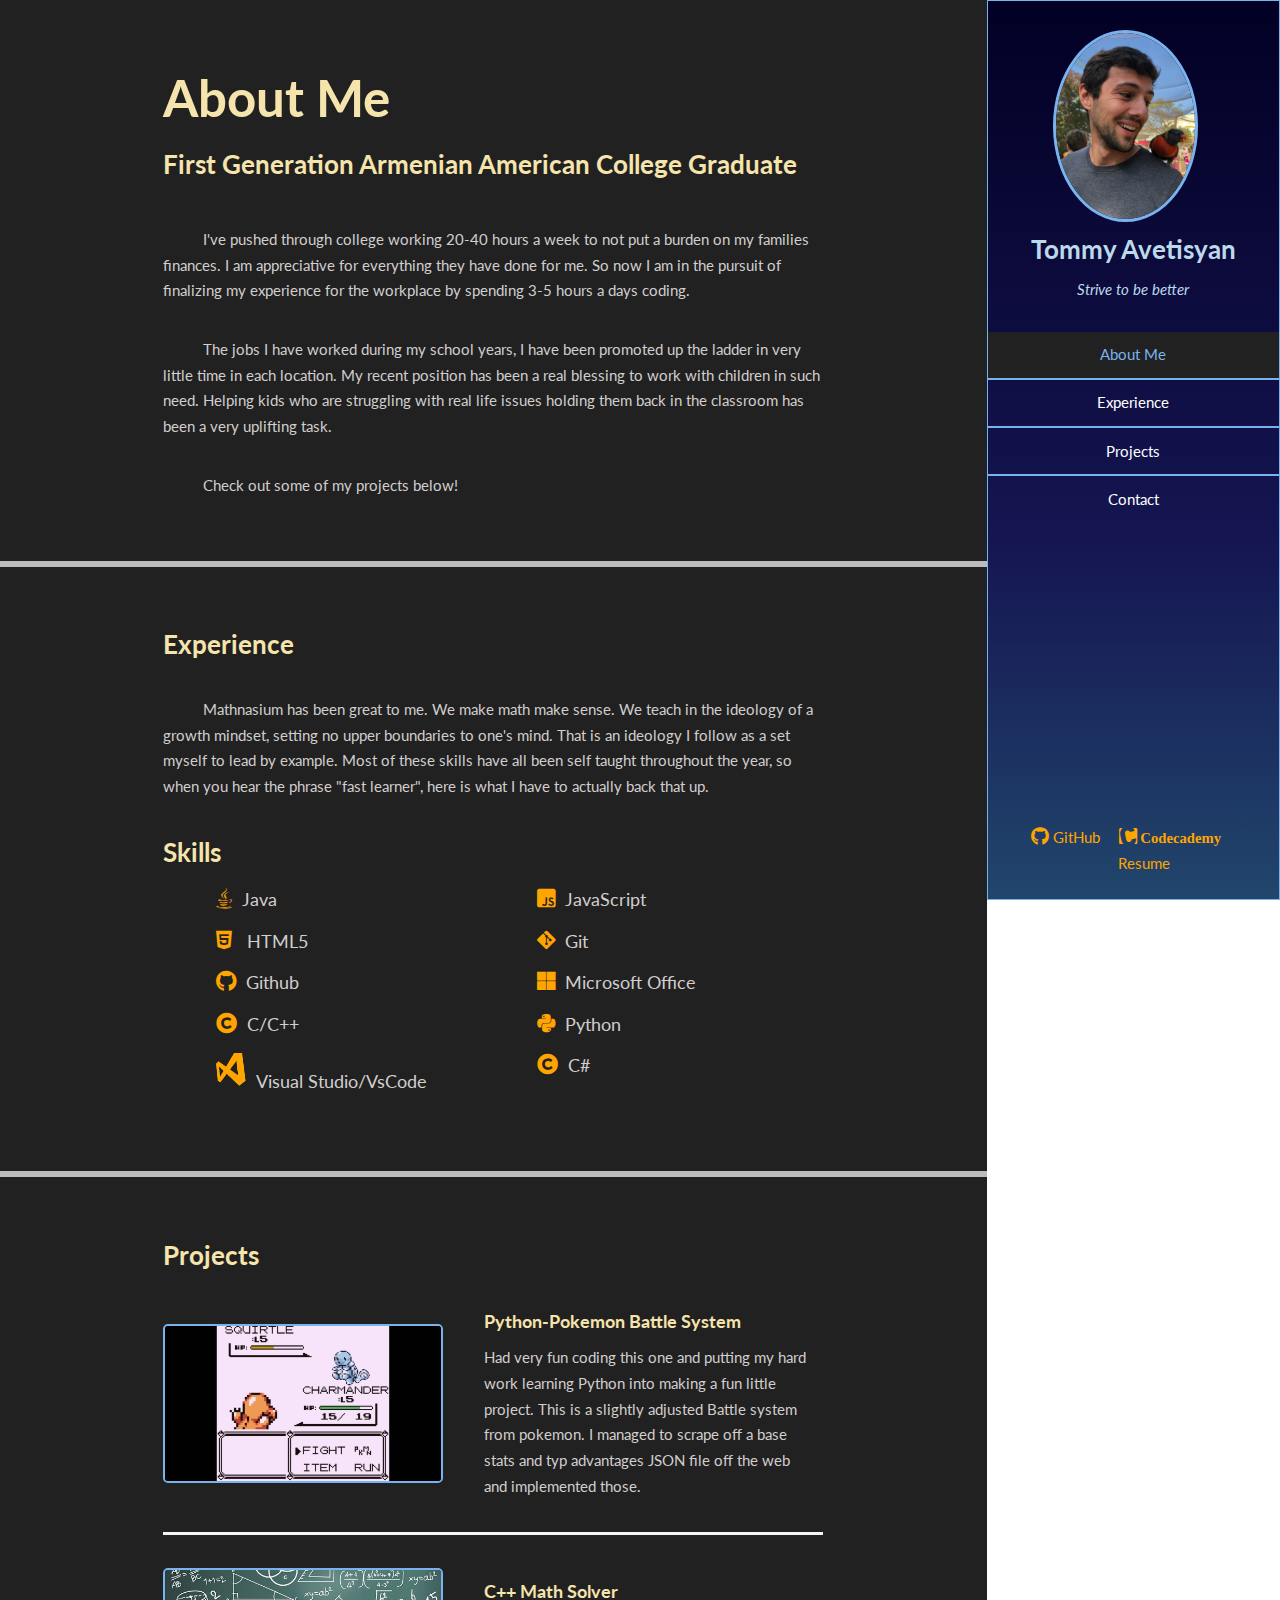
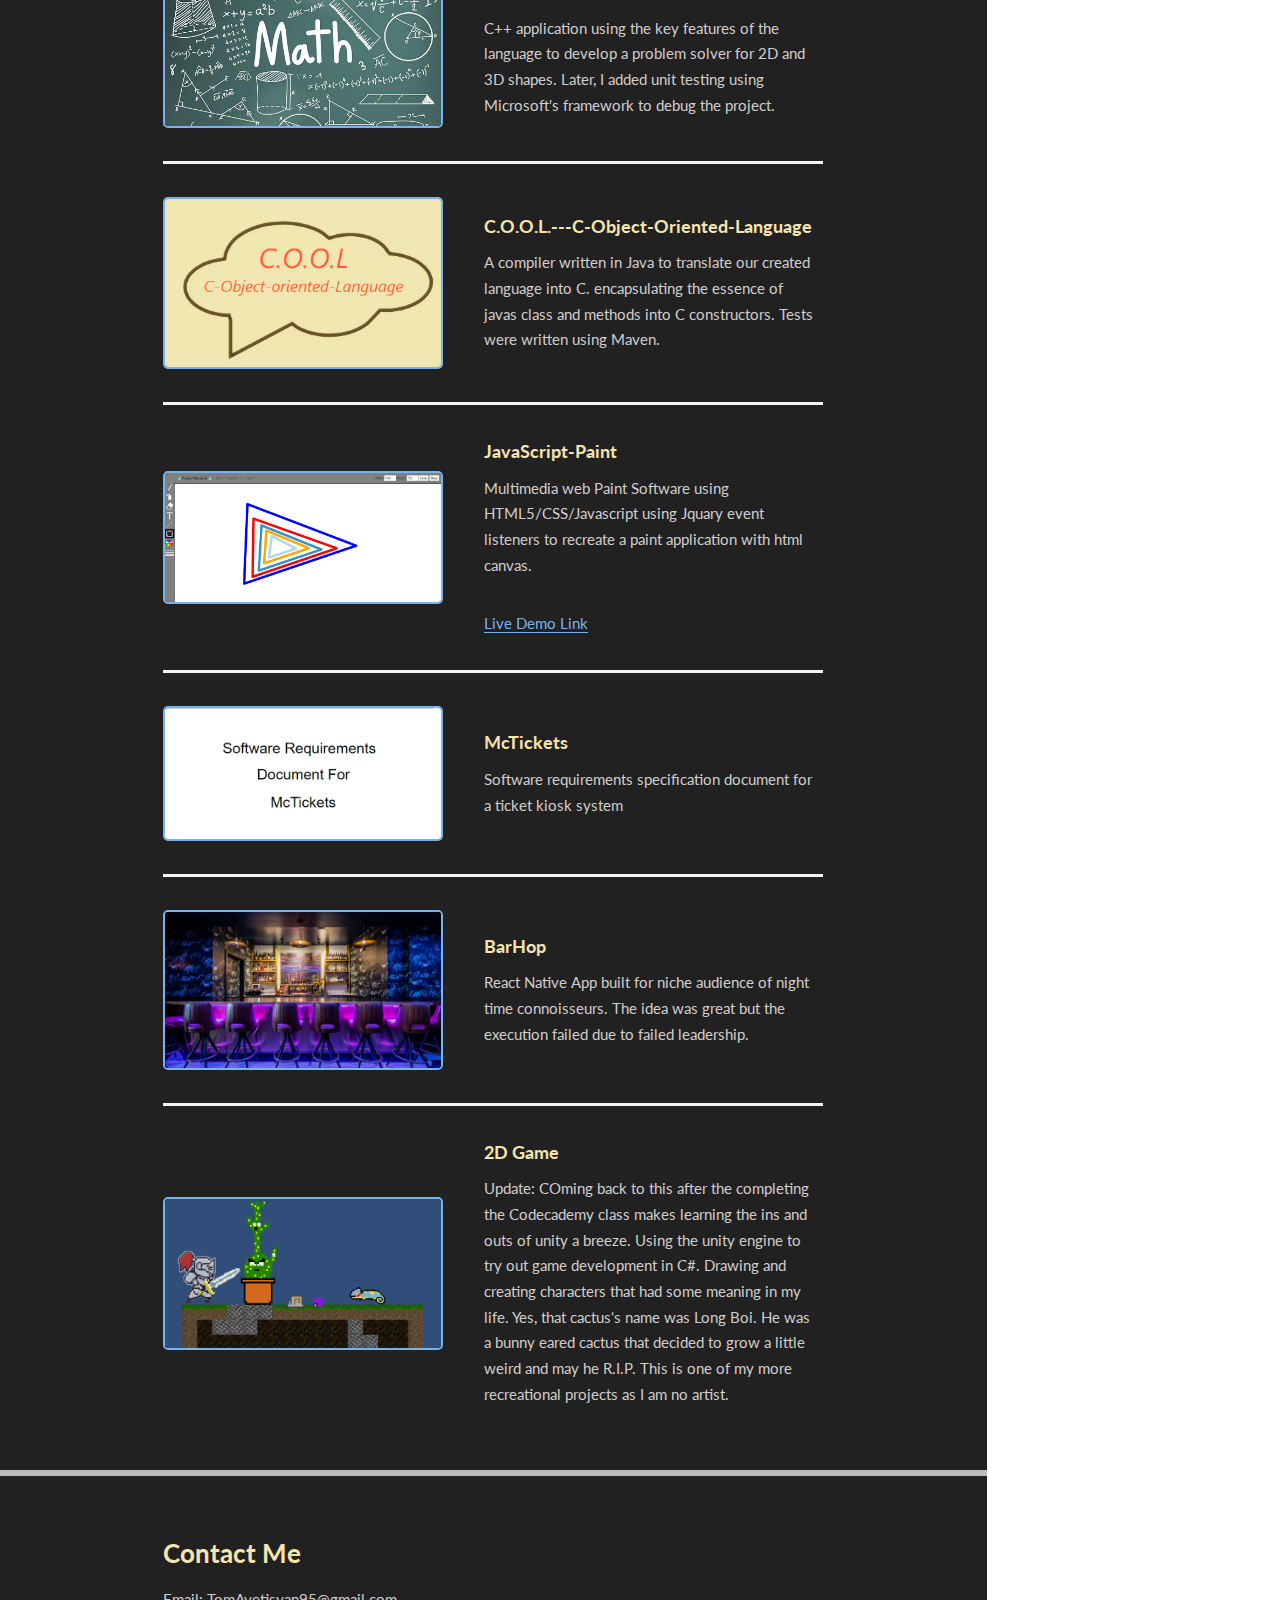
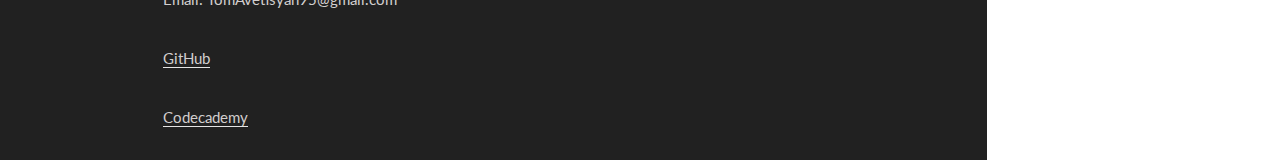
==== commit d942077d: "new changes" ====
--- a/index.html
+++ b/index.html
@@ -51,17 +51,17 @@
 										<p>First Generation Armenian American College Graduate</p>
 									</header>
 									<p style="text-indent: 40px">
-										We're in the middle of a pandemic, recession, Social and Political revolution all while some of us are 						
-										to bunker down at home. Anyway, how can I benefit you personally? Well, I can throw out all these soft skills that everyone writes on their resumes 
-										but then I'de just be like everyone else, right? But honestly, taking it from past job experiences, moving up the ranks didn't happen for nothing.
+										I've pushed through college working 20-40 hours a week to not put a burden on my families finances. I am appreciative for
+										everything they have done for me. So now I am in the pursuit of finalizing my experience for the workplace by spending 
+										3-5 hours a days coding.
 									</p>
 									<p style="text-indent: 40px">
-										What you get out of me is trust, reliability, and dedication to do whats needed. Take it literally from my letter of recommendation. Yes,
-										I would of loved to of learned how to reverse a linked list back when I was working 40 hours a week, but gladly taken out of this stay at home order, Codecademy can 
-										really make up for a lot of that.
+										The jobs I have worked during my school years, I have been promoted up the ladder in very little time in each location. My recent position 
+										has been a real blessing to work with children in such need. Helping kids who are struggling with real life issues holding them
+										back in the classroom has been a very uplifting task.
 									</p>
 									<p style="text-indent: 40px">
-										Anyway, stay a while, check out some of my projects below!
+										Check out some of my projects below!
 									</p>
 								</div>
 							</section>
@@ -91,7 +91,7 @@
 											<li class="icon solid"><i class="fas fa-copyright"> </i>C#</li>
 										</ul>	
 									</div>
-									<h3>Classes</h3>
+									<!-- <h3>Classes</h3>
 									<div class="classes_container" id="classes_container">
 										<ul class="feature-icons">
 											<li class="icon solid">Software Engineering Design</li>
@@ -103,7 +103,7 @@
 											<li class="icon solid">Langauge Design and Compilers</li>
 										</ul>	
 									</div>
-								</div>
+								</div> -->
 							</section>
 
 						<!-- Three -->
@@ -158,8 +158,8 @@
 											<a href="BarHop/BarHop.html" class="image"><img src="images/bar.jpg" alt="" /></a>
 											<div class="inner">
 												<h4>BarHop</h4>
-												<p>React Native App built for niche audience of night time connoisseurs. The idea was great but the execution was a disaster 
-													with many lessons to be learned from.
+												<p>React Native App built for niche audience of night time connoisseurs. The idea was great but the execution failed due to failed
+													leadership.
 												</p>
 											</div>
 										</article>
@@ -186,7 +186,7 @@
 								<p>Email: TomAvetisyan95@gmail.com</p>
 								<a href="https://github.com/Tomavetisyan">GitHub</a>
 								<p></p>
-								<a href="https://www.codecademy.com/profiles/Tomavetisyan95">Codecademy</a>
+								<a href="https://www.codecademy.com/profiles/Tomavetisyan">Codecademy</a>
 							</div>
 						</section>
 			</div>
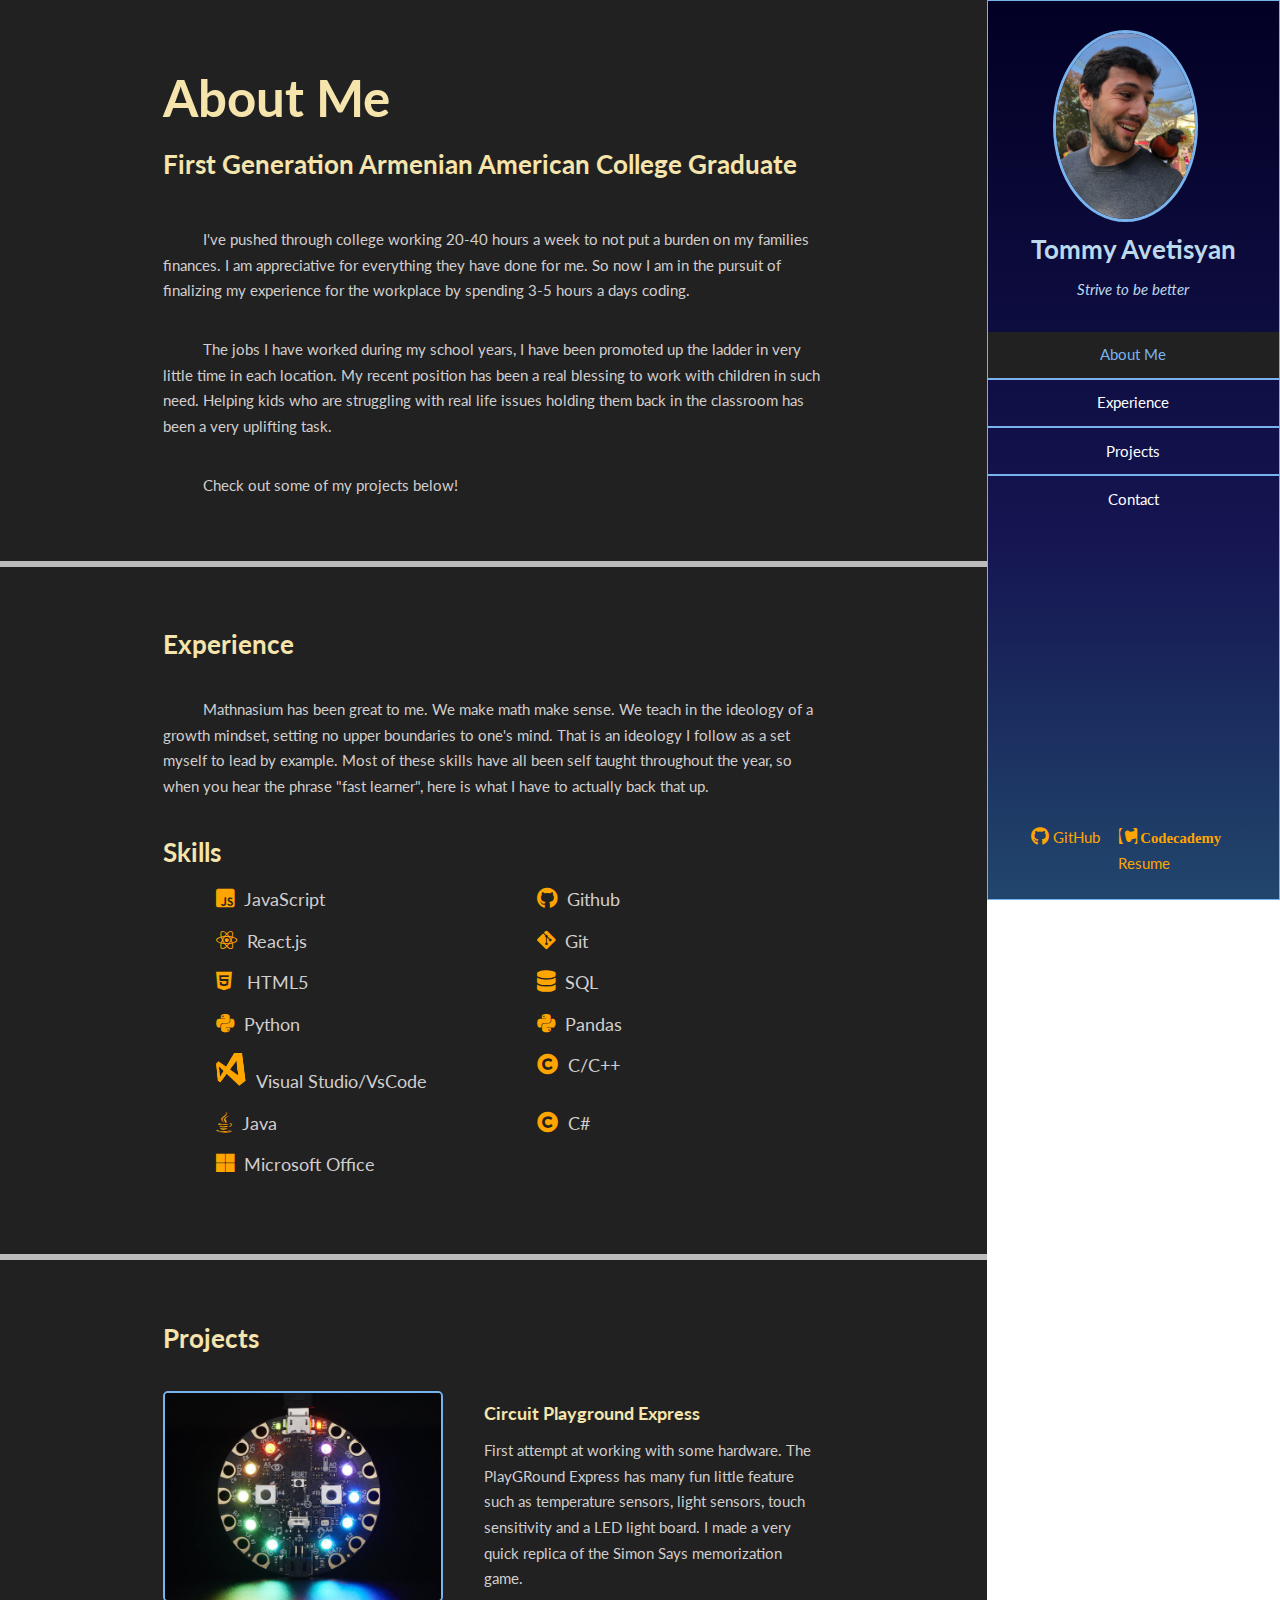
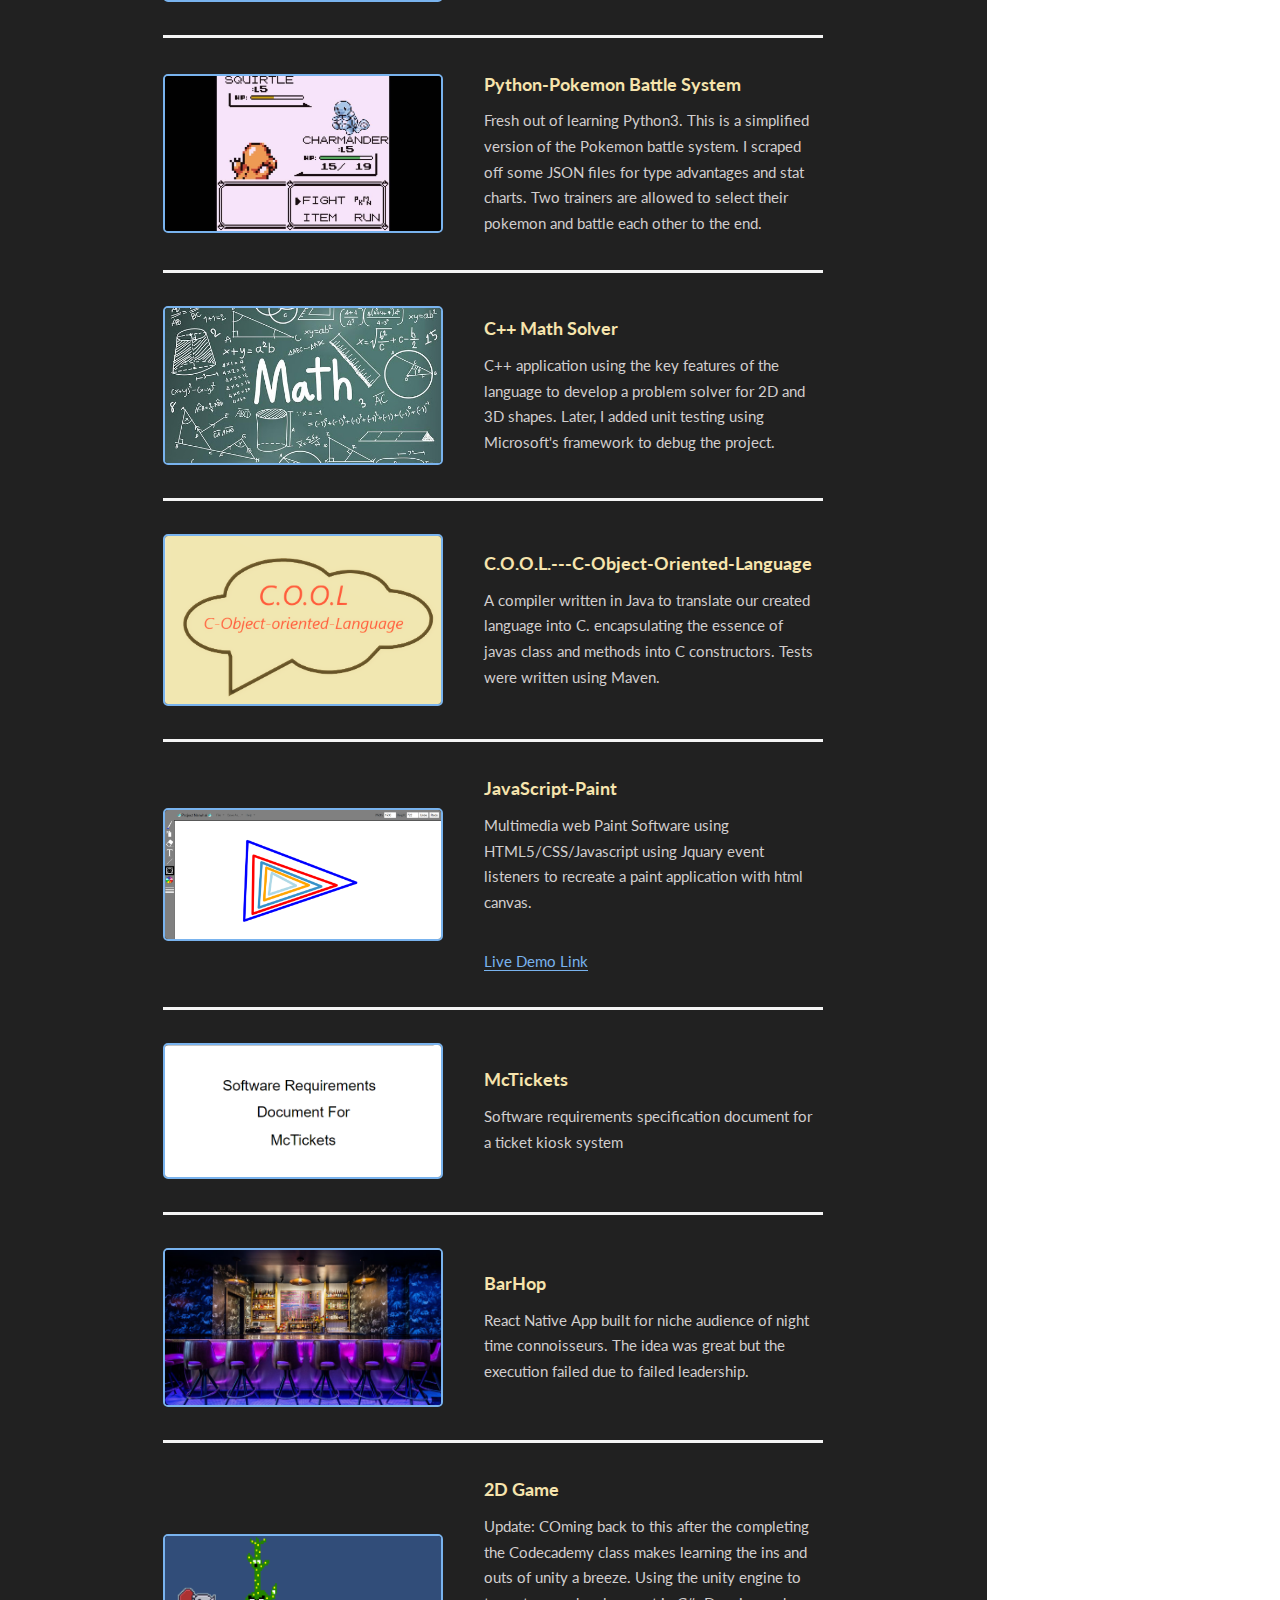
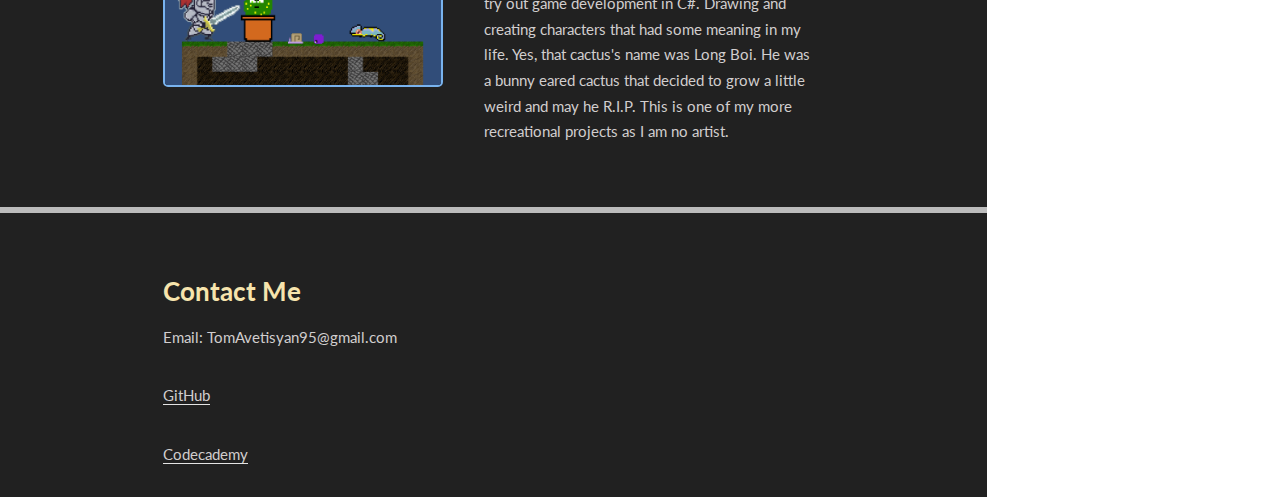
==== commit 7375aef7: "Circuit PlayGround" ====
--- a/index.html
+++ b/index.html
@@ -79,16 +79,20 @@
 									<h3>Skills</h3>
 									<div class="language_container" id="language_container" >
 										<ul class="feature-icons">
+											
+											<li class="icon solid"><i class="fab fa-2x fa-js-square"> </i>JavaScript</li>
+											<li class="icon solid"><i class="fab fa-github"> </i>Github</li>
+											<li class="icon solid"><i class="fab fa-react"></i>React.js</li>
+											<li class="icon solid"><i class="fab fa-2x fa-git-alt"> </i>Git</li>
+											<li class="icon solid"><i class="fab fa-2x fa-html5"></i> HTML5</li>
+											<li class="icon solid"><i class="fas fa-database"></i>SQL</li>
+											<li class="icon solid"><i class="fab fa-python"> </i>Python</li>
+											<li class="icon solid"><i class="fab fa-python"> </i>Pandas</li>
+											<li class="icon solid"><img height="35" width="40" src="images/VsCode.png"/>Visual Studio/VsCode</li>
+											<li class="icon solid"><i class="fas fa-copyright"> </i>C/C++</li>
 											<li  class="icon solid"><i class="fab fa-2x fa-java"></i>Java</li>
-											<li class="icon solid"><i class="fab fa-2x fa-js-square"> </i>JavaScript</li>
-											<li class="icon solid"><i class="fab fa-2x fa-html5"></i> HTML5</li>
-											<li class="icon solid"><i class="fab fa-2x fa-git-alt"> </i>Git</li>
-											<li class="icon solid"><i class="fab fa-github"> </i>Github</li>
+											<li class="icon solid"><i class="fas fa-copyright"> </i>C#</li>
 											<li class="icon solid"><i class="fab fa-microsoft"> </i>Microsoft Office</li>
-											<li class="icon solid"><i class="fas fa-copyright"> </i>C/C++</li>
-											<li class="icon solid"><i class="fab fa-python"> </i>Python</li>
-											<li class="icon solid"><img height="35" width="40" src="images/VsCode.png"/>Visual Studio/VsCode</li>
-											<li class="icon solid"><i class="fas fa-copyright"> </i>C#</li>
 										</ul>	
 									</div>
 									<!-- <h3>Classes</h3>
@@ -113,11 +117,22 @@
 									<p></p>
 									<div class="features">
 										<article>
+											<a href="https://github.com/Tomavetisyan/CircuitPlaygroundExpress"  class="image"><img src="images/circuitBoard.jpg" alt="" /></a>
+											<div class="inner">
+												<h4>Circuit Playground Express</h4>
+												<p>First attempt at working with some hardware. The PlayGRound Express has many fun little feature such as temperature sensors, light sensors, touch sensitivity and a LED light board.
+													I made a very quick replica of the Simon Says memorization game.
+												</p>
+											</div>
+										</article>
+										<article>
+										<article>
 											<a href="https://github.com/Tomavetisyan/Python-Pokemon"  class="image"><img src="images/pokemon.jpg" alt="" /></a>
 											<div class="inner">
 												<h4>Python-Pokemon Battle System</h4>
-												<p>Had very fun coding this one and putting my hard work learning Python into making a fun little project. This is a slightly adjusted Battle
-													system from pokemon. I managed to scrape off a base stats and typ advantages JSON file off the web and implemented those.
+												<p>Fresh out of learning Python3. This is a simplified version of the Pokemon battle system. I scraped off some JSON files for type advantages and
+													stat charts. Two trainers are allowed to select their pokemon and battle each other to the end.
+												</p>
 											</div>
 										</article>
 										<article>
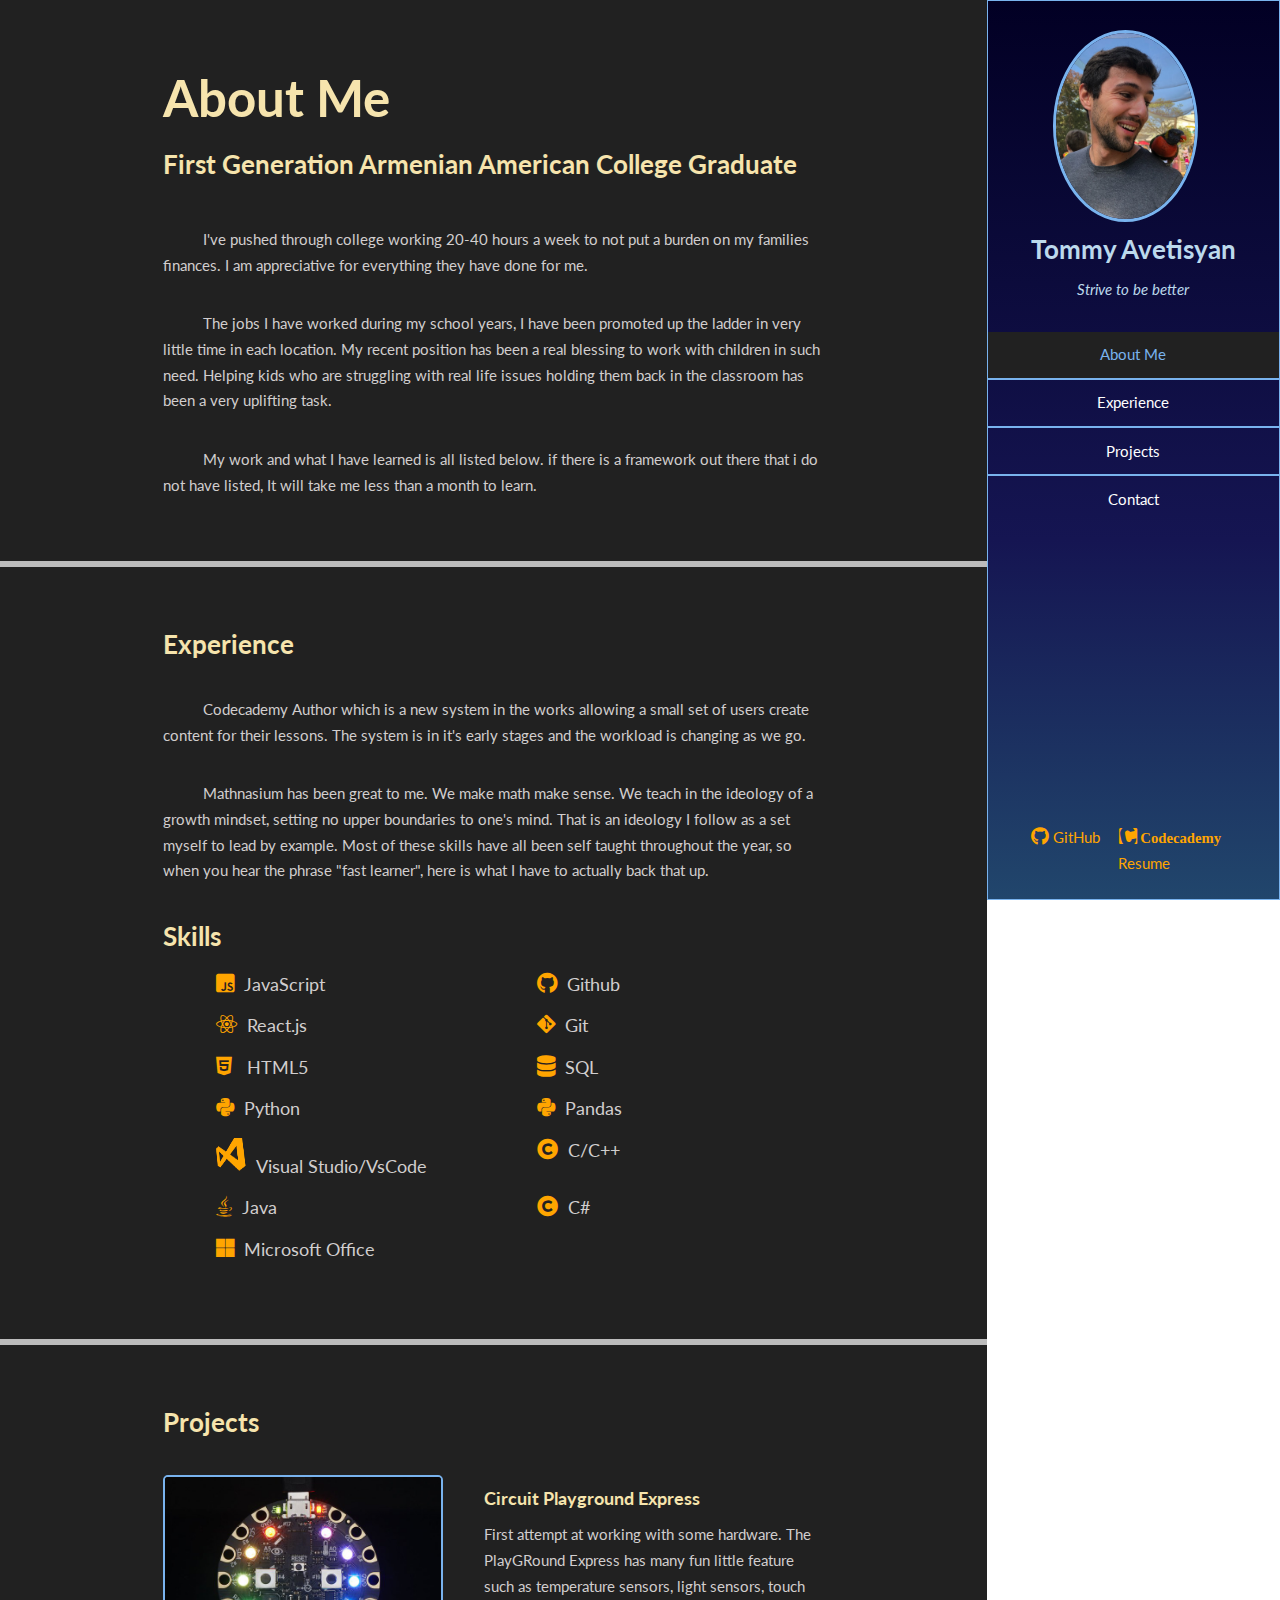
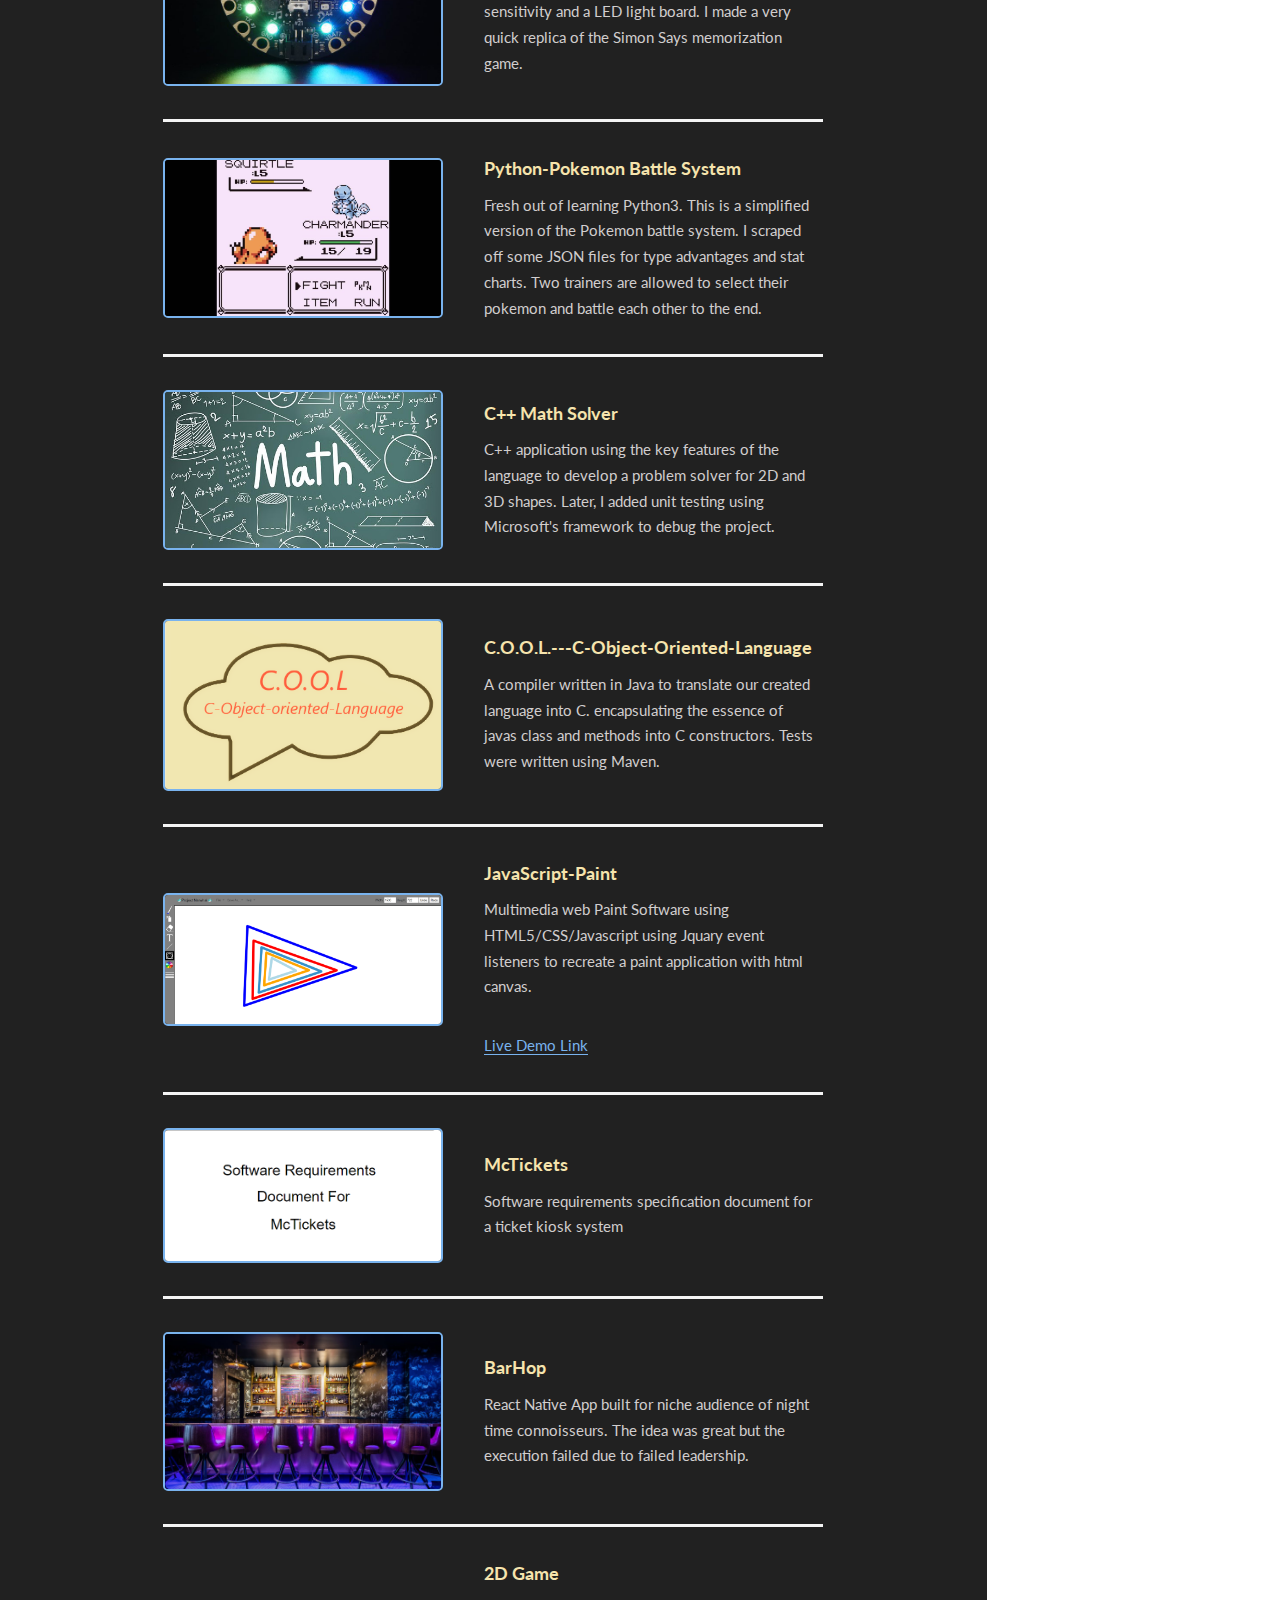
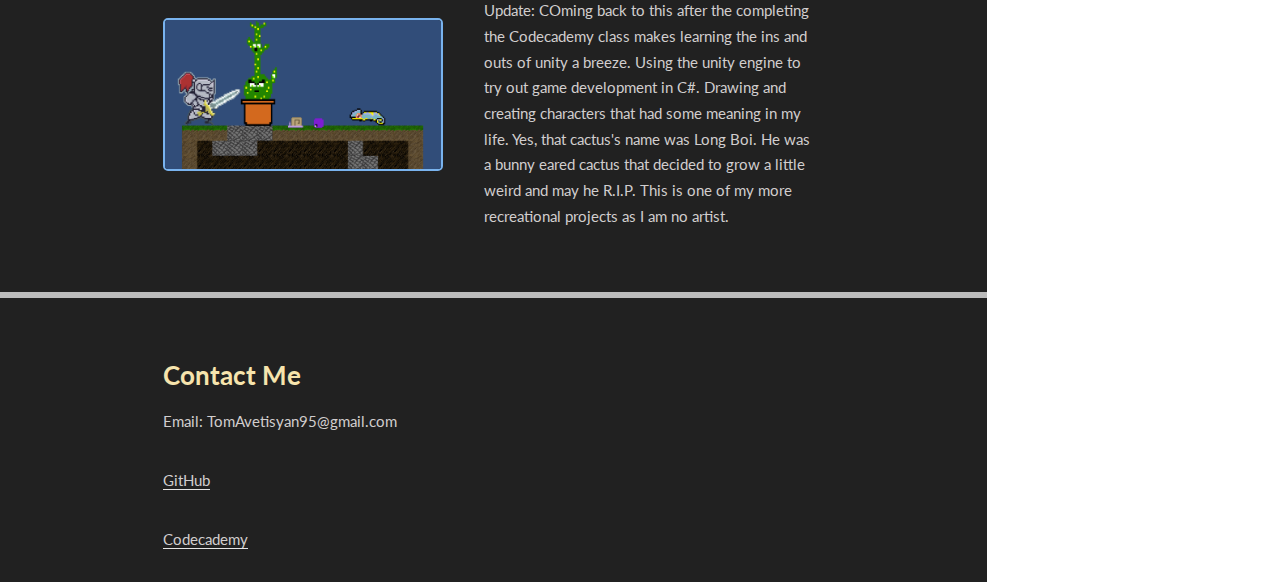
==== commit c915f834: "bio" ====
--- a/index.html
+++ b/index.html
@@ -52,8 +52,7 @@
 									</header>
 									<p style="text-indent: 40px">
 										I've pushed through college working 20-40 hours a week to not put a burden on my families finances. I am appreciative for
-										everything they have done for me. So now I am in the pursuit of finalizing my experience for the workplace by spending 
-										3-5 hours a days coding.
+										everything they have done for me. 
 									</p>
 									<p style="text-indent: 40px">
 										The jobs I have worked during my school years, I have been promoted up the ladder in very little time in each location. My recent position 
@@ -61,7 +60,7 @@
 										back in the classroom has been a very uplifting task.
 									</p>
 									<p style="text-indent: 40px">
-										Check out some of my projects below!
+										My work and what I have learned is all listed below. if there is a framework out there that i do not have listed, It will take me less than a month to learn.
 									</p>
 								</div>
 							</section>
@@ -71,6 +70,9 @@
 								<div class="container">
 									<h3>Experience</h3>
 									<p style="margin-left: 40px">
+									</p>
+									<p style="text-indent: 40px">Codecademy Author which is a new system in the works allowing a small set of users create content for their lessons.
+										The system is in it's early stages and the workload is changing as we go.
 									</p>
 									<p style="text-indent: 40px">Mathnasium has been great to me. We make math make sense. We teach in the ideology of a growth mindset,
                                         setting no upper boundaries to one's mind. That is an ideology I follow as a set myself to lead by example. Most of these skills 
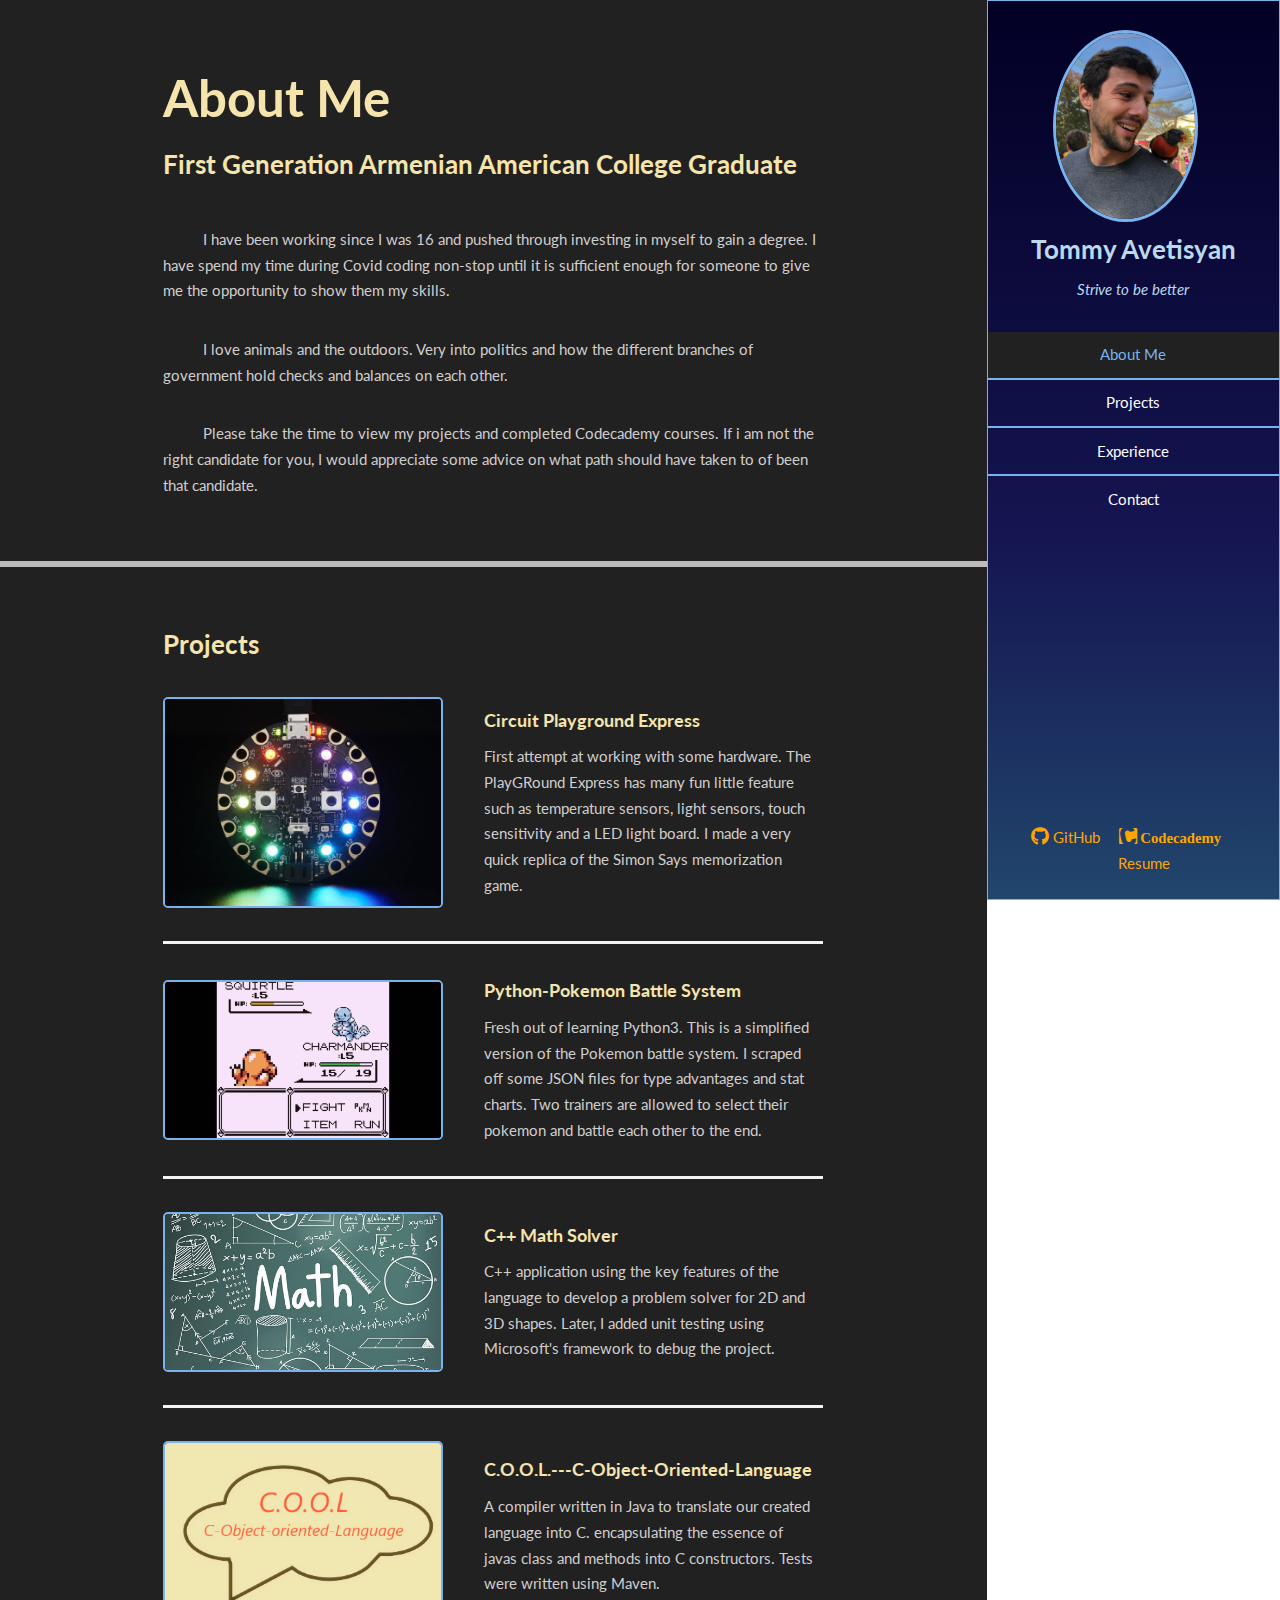
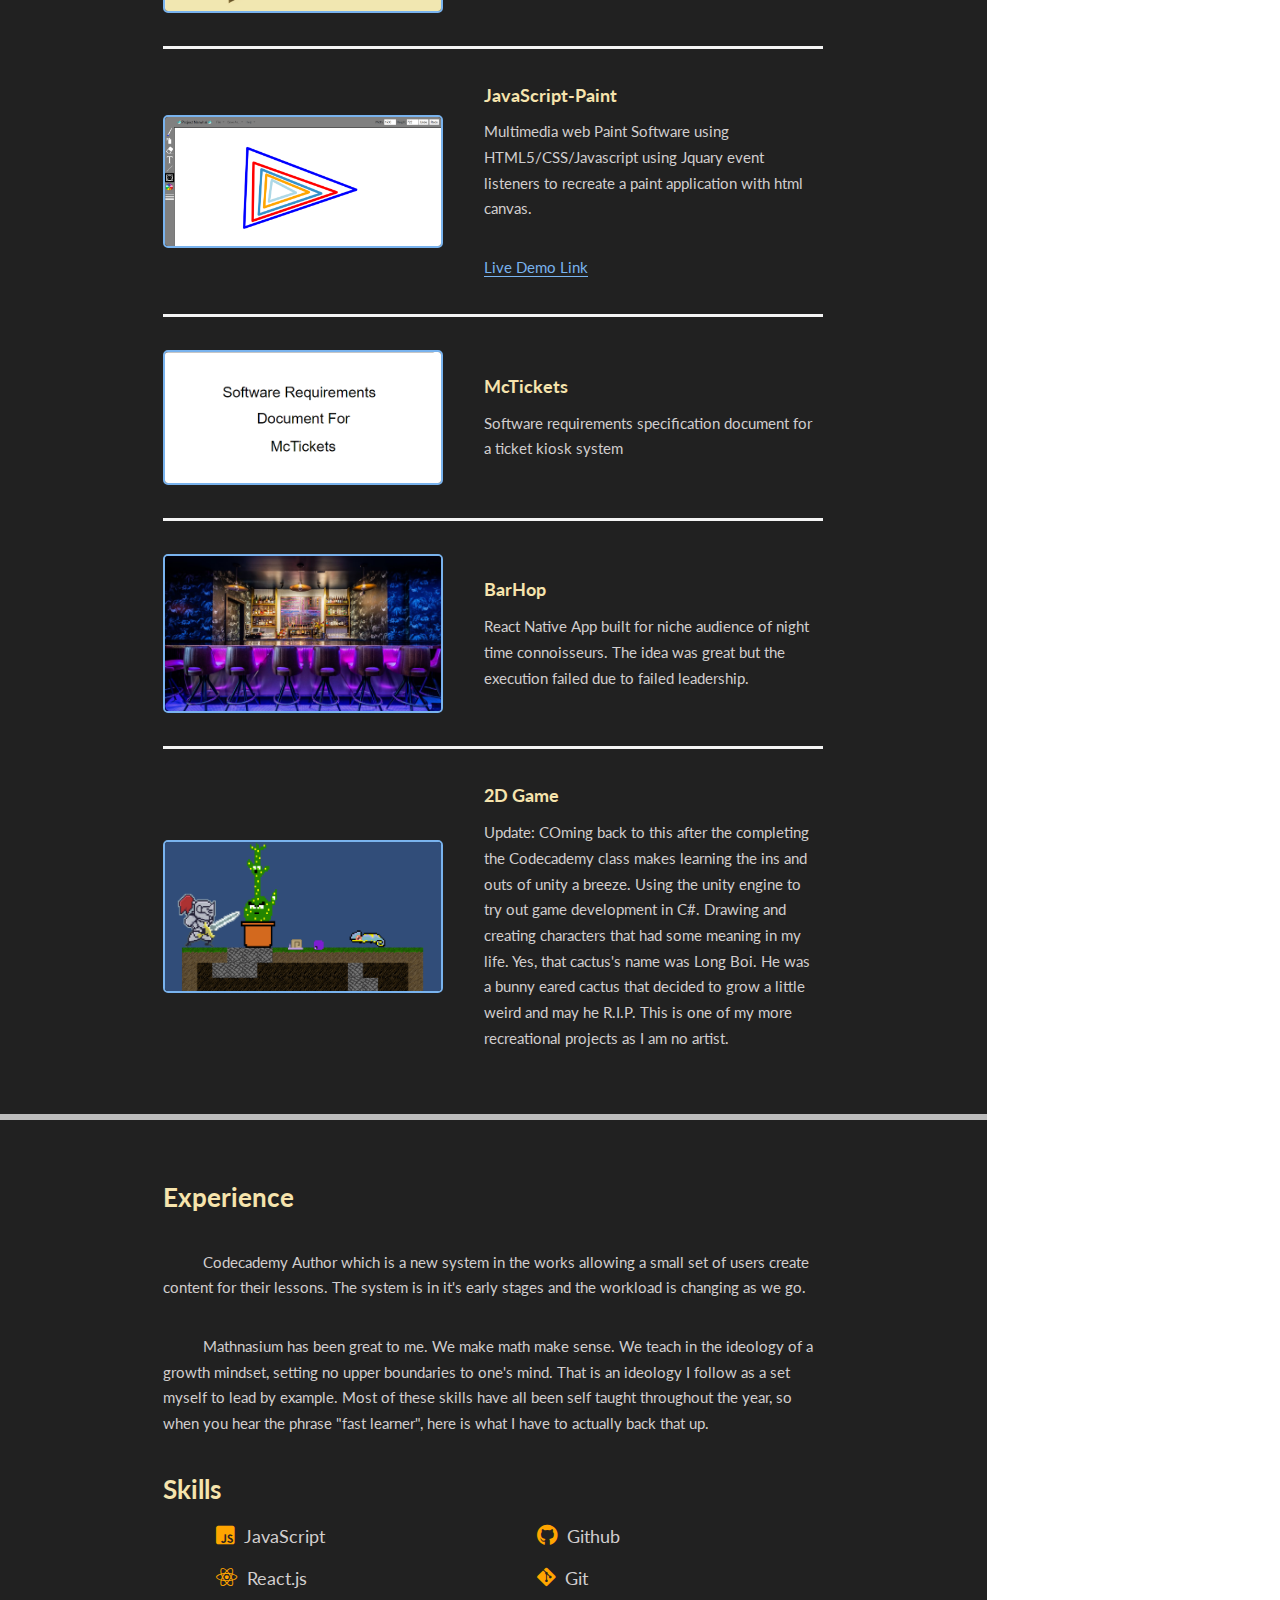
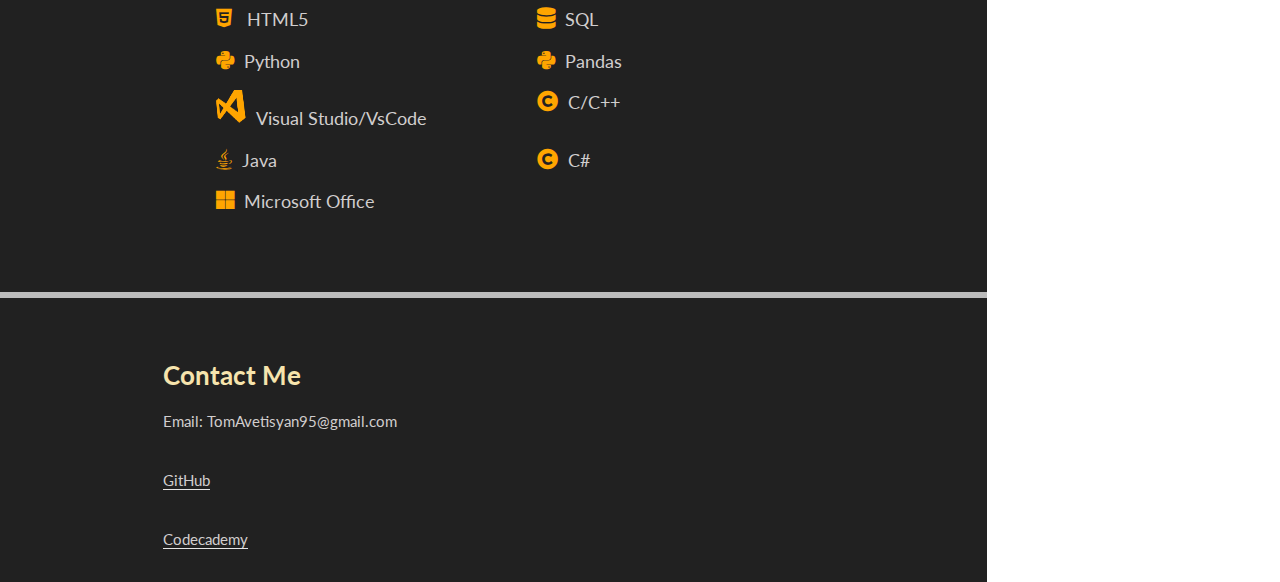
==== commit 1e0122a6: "update" ====
--- a/index.html
+++ b/index.html
@@ -23,8 +23,8 @@
 				<nav id="nav">
 					<ul>
 						<li><a href="#one" class="active">About Me</a></li>
-						<li><a href="#two">Experience</a></li>
-						<li><a href="#three">Projects</a></li>
+						<li><a href="#two">Projects</a></li>
+						<li><a href="#three">Experience</a></li>
 						<li><a href="#four">Contact</a></li>
 					</ul>
 				</nav>
@@ -51,22 +51,107 @@
 										<p>First Generation Armenian American College Graduate</p>
 									</header>
 									<p style="text-indent: 40px">
-										I've pushed through college working 20-40 hours a week to not put a burden on my families finances. I am appreciative for
-										everything they have done for me. 
+										I have been working since I was 16 and pushed through investing in myself to gain a degree. I have spend my time during Covid
+										coding non-stop until it is sufficient enough for someone to give me the opportunity to show them my skills. 
 									</p>
 									<p style="text-indent: 40px">
-										The jobs I have worked during my school years, I have been promoted up the ladder in very little time in each location. My recent position 
-										has been a real blessing to work with children in such need. Helping kids who are struggling with real life issues holding them
-										back in the classroom has been a very uplifting task.
+										I love animals and the outdoors. Very into politics and how the different branches of government hold checks and balances on each other.
 									</p>
 									<p style="text-indent: 40px">
-										My work and what I have learned is all listed below. if there is a framework out there that i do not have listed, It will take me less than a month to learn.
-									</p>
+										Please take the time to view my projects and completed Codecademy courses. If i am not the right candidate for you, I would appreciate some advice on what path 
+										should have taken to of been that candidate.
+									</p>		
 								</div>
 							</section>
 
 						<!-- Two -->
 							<section id="two">
+								<div class="container">
+									<h3>Projects</h3>
+									<p></p>
+									<div class="features">
+										<article>
+											<a href="https://github.com/Tomavetisyan/CircuitPlaygroundExpress"  class="image"><img src="images/circuitBoard.jpg" alt="" /></a>
+											<div class="inner">
+												<h4>Circuit Playground Express</h4>
+												<p>First attempt at working with some hardware. The PlayGRound Express has many fun little feature such as temperature sensors, light sensors, touch sensitivity and a LED light board.
+													I made a very quick replica of the Simon Says memorization game.
+												</p>
+											</div>
+										</article>
+										<article>
+										<article>
+											<a href="https://github.com/Tomavetisyan/Python-Pokemon"  class="image"><img src="images/pokemon.jpg" alt="" /></a>
+											<div class="inner">
+												<h4>Python-Pokemon Battle System</h4>
+												<p>Fresh out of learning Python3. This is a simplified version of the Pokemon battle system. I scraped off some JSON files for type advantages and
+													stat charts. Two trainers are allowed to select their pokemon and battle each other to the end.
+												</p>
+											</div>
+										</article>
+										<article>
+											<a href="https://github.com/Tomavetisyan/C-Math-Solver"  class="image"><img src="images/math.jpg" alt="" /></a>
+											<div class="inner">
+												<h4>C++ Math Solver</h4>
+												<p>C++ application using the key features of the language to develop a problem solver for 2D and 3D shapes. 
+													Later, I added unit testing using Microsoft's framework to debug the project.
+												</p>
+											</div>
+										</article>
+										<article>
+											<a href="https://github.com/Tomavetisyan/C.O.O.L.---C-Object-Oriented-Language" class="image"><img src="images/cool.png" alt="" /></a>
+											<div class="inner">
+												<h4>C.O.O.L.---C-Object-Oriented-Language</h4>
+												<p>A compiler written in Java to translate our created language into C. 
+													encapsulating the essence of javas class and methods into C constructors. Tests were written using Maven.
+												</p>
+											</div>
+										</article>
+										<article>
+											<a href="https://github.com/Tomavetisyan/JavaScript-Paint" class="image"><img  src="images/paint.png" alt="" /></a>
+											<div class="inner">
+												<h4>JavaScript-Paint</h4>
+												<p>Multimedia web Paint Software using HTML5/CSS/Javascript using Jquary 
+													event listeners to recreate a paint application with html canvas.</p>
+												<a href="Paint/paint.html" >Live Demo Link</a>
+											</div>
+										</article>
+										<article>
+											<a href="https://github.com/Tomavetisyan/Ticket-Kiosk-Requirments-Doc/blob/master/Comp%20582%20-%20Project%202%20-Ticket%20Kiosk.pdf" class="image"><img src="images/mctickets.png" alt="" /></a>
+											<div class="inner">
+												<h4>McTickets</h4>
+												<p>Software requirements specification document for a ticket kiosk system</p>
+											</div>
+										</article>
+										<article>
+											<a href="BarHop/BarHop.html" class="image"><img src="images/bar.jpg" alt="" /></a>
+											<div class="inner">
+												<h4>BarHop</h4>
+												<p>React Native App built for niche audience of night time connoisseurs. The idea was great but the execution failed due to failed
+													leadership.
+												</p>
+											</div>
+										</article>
+										<article>
+											<a href="https://github.com/Tomavetisyan/2D-Unity-Platformer" class="image"><img src="images/2DGame.png" alt="" /></a>
+											<div class="inner">
+												<h4>2D Game</h4>
+												<p>
+													Update: COming back to this after the completing the Codecademy class makes learning the ins and outs of unity a breeze.
+													
+													Using the unity engine to try out game development in C#. Drawing and creating characters that had some meaning in my life.
+                                                    Yes, that cactus's name was Long Boi. He was a bunny eared cactus that decided to grow a little weird and may he R.I.P. This 
+                                                    is one of my more recreational projects as I am no artist.
+												</p>
+											</div>
+										</article>
+									</div>
+								</div>
+								
+							</section>
+
+						<!-- Three -->
+							<section id="three">
 								<div class="container">
 									<h3>Experience</h3>
 									<p style="margin-left: 40px">
@@ -111,91 +196,6 @@
 									</div>
 								</div> -->
 							</section>
-
-						<!-- Three -->
-							<section id="three">
-								<div class="container">
-									<h3>Projects</h3>
-									<p></p>
-									<div class="features">
-										<article>
-											<a href="https://github.com/Tomavetisyan/CircuitPlaygroundExpress"  class="image"><img src="images/circuitBoard.jpg" alt="" /></a>
-											<div class="inner">
-												<h4>Circuit Playground Express</h4>
-												<p>First attempt at working with some hardware. The PlayGRound Express has many fun little feature such as temperature sensors, light sensors, touch sensitivity and a LED light board.
-													I made a very quick replica of the Simon Says memorization game.
-												</p>
-											</div>
-										</article>
-										<article>
-										<article>
-											<a href="https://github.com/Tomavetisyan/Python-Pokemon"  class="image"><img src="images/pokemon.jpg" alt="" /></a>
-											<div class="inner">
-												<h4>Python-Pokemon Battle System</h4>
-												<p>Fresh out of learning Python3. This is a simplified version of the Pokemon battle system. I scraped off some JSON files for type advantages and
-													stat charts. Two trainers are allowed to select their pokemon and battle each other to the end.
-												</p>
-											</div>
-										</article>
-										<article>
-											<a href="https://github.com/Tomavetisyan/C-Math-Solver"  class="image"><img src="images/math.jpg" alt="" /></a>
-											<div class="inner">
-												<h4>C++ Math Solver</h4>
-												<p>C++ application using the key features of the language to develop a problem solver for 2D and 3D shapes. 
-													Later, I added unit testing using Microsoft's framework to debug the project.
-												</p>
-											</div>
-										</article>
-										<article>
-											<a href="https://github.com/Tomavetisyan/C.O.O.L.---C-Object-Oriented-Language" class="image"><img src="images/cool.png" alt="" /></a>
-											<div class="inner">
-												<h4>C.O.O.L.---C-Object-Oriented-Language</h4>
-												<p>A compiler written in Java to translate our created language into C. 
-													encapsulating the essence of javas class and methods into C constructors. Tests were written using Maven.
-												</p>
-											</div>
-										</article>
-										<article>
-											<a href="https://github.com/Tomavetisyan/JavaScript-Paint" class="image"><img  src="images/paint.png" alt="" /></a>
-											<div class="inner">
-												<h4>JavaScript-Paint</h4>
-												<p>Multimedia web Paint Software using HTML5/CSS/Javascript using Jquary 
-													event listeners to recreate a paint application with html canvas.</p>
-												<a href="Paint/paint.html" >Live Demo Link</a>
-											</div>
-										</article>
-										<article>
-											<a href="https://github.com/Tomavetisyan/Ticket-Kiosk-Requirments-Doc/blob/master/Comp%20582%20-%20Project%202%20-Ticket%20Kiosk.pdf" class="image"><img src="images/mctickets.png" alt="" /></a>
-											<div class="inner">
-												<h4>McTickets</h4>
-												<p>Software requirements specification document for a ticket kiosk system</p>
-											</div>
-										</article>
-										<article>
-											<a href="BarHop/BarHop.html" class="image"><img src="images/bar.jpg" alt="" /></a>
-											<div class="inner">
-												<h4>BarHop</h4>
-												<p>React Native App built for niche audience of night time connoisseurs. The idea was great but the execution failed due to failed
-													leadership.
-												</p>
-											</div>
-										</article>
-										<article>
-											<a href="https://github.com/Tomavetisyan/2D-Unity-Platformer" class="image"><img src="images/2DGame.png" alt="" /></a>
-											<div class="inner">
-												<h4>2D Game</h4>
-												<p>
-													Update: COming back to this after the completing the Codecademy class makes learning the ins and outs of unity a breeze.
-													
-													Using the unity engine to try out game development in C#. Drawing and creating characters that had some meaning in my life.
-                                                    Yes, that cactus's name was Long Boi. He was a bunny eared cactus that decided to grow a little weird and may he R.I.P. This 
-                                                    is one of my more recreational projects as I am no artist.
-												</p>
-											</div>
-										</article>
-									</div>
-								</div>
-							</section>
 						
 						<section id="four">
 							<div class="container">
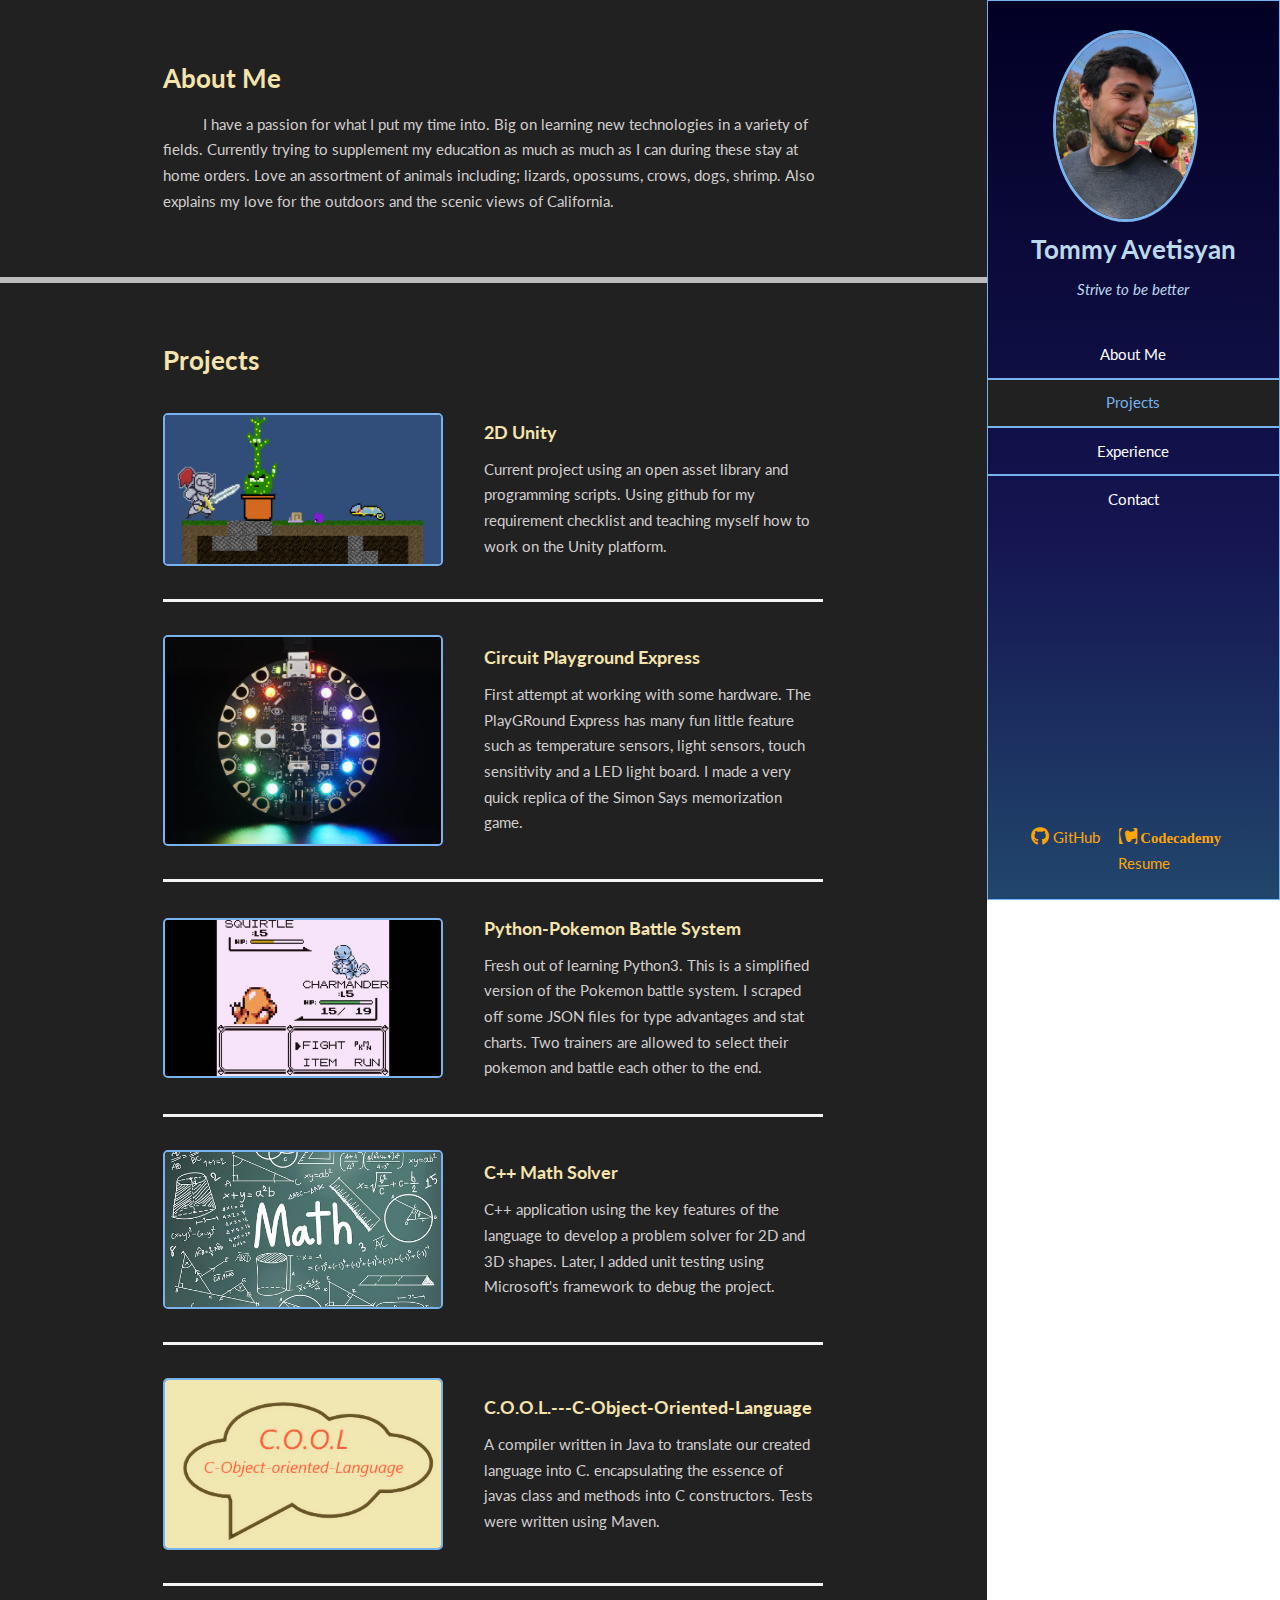
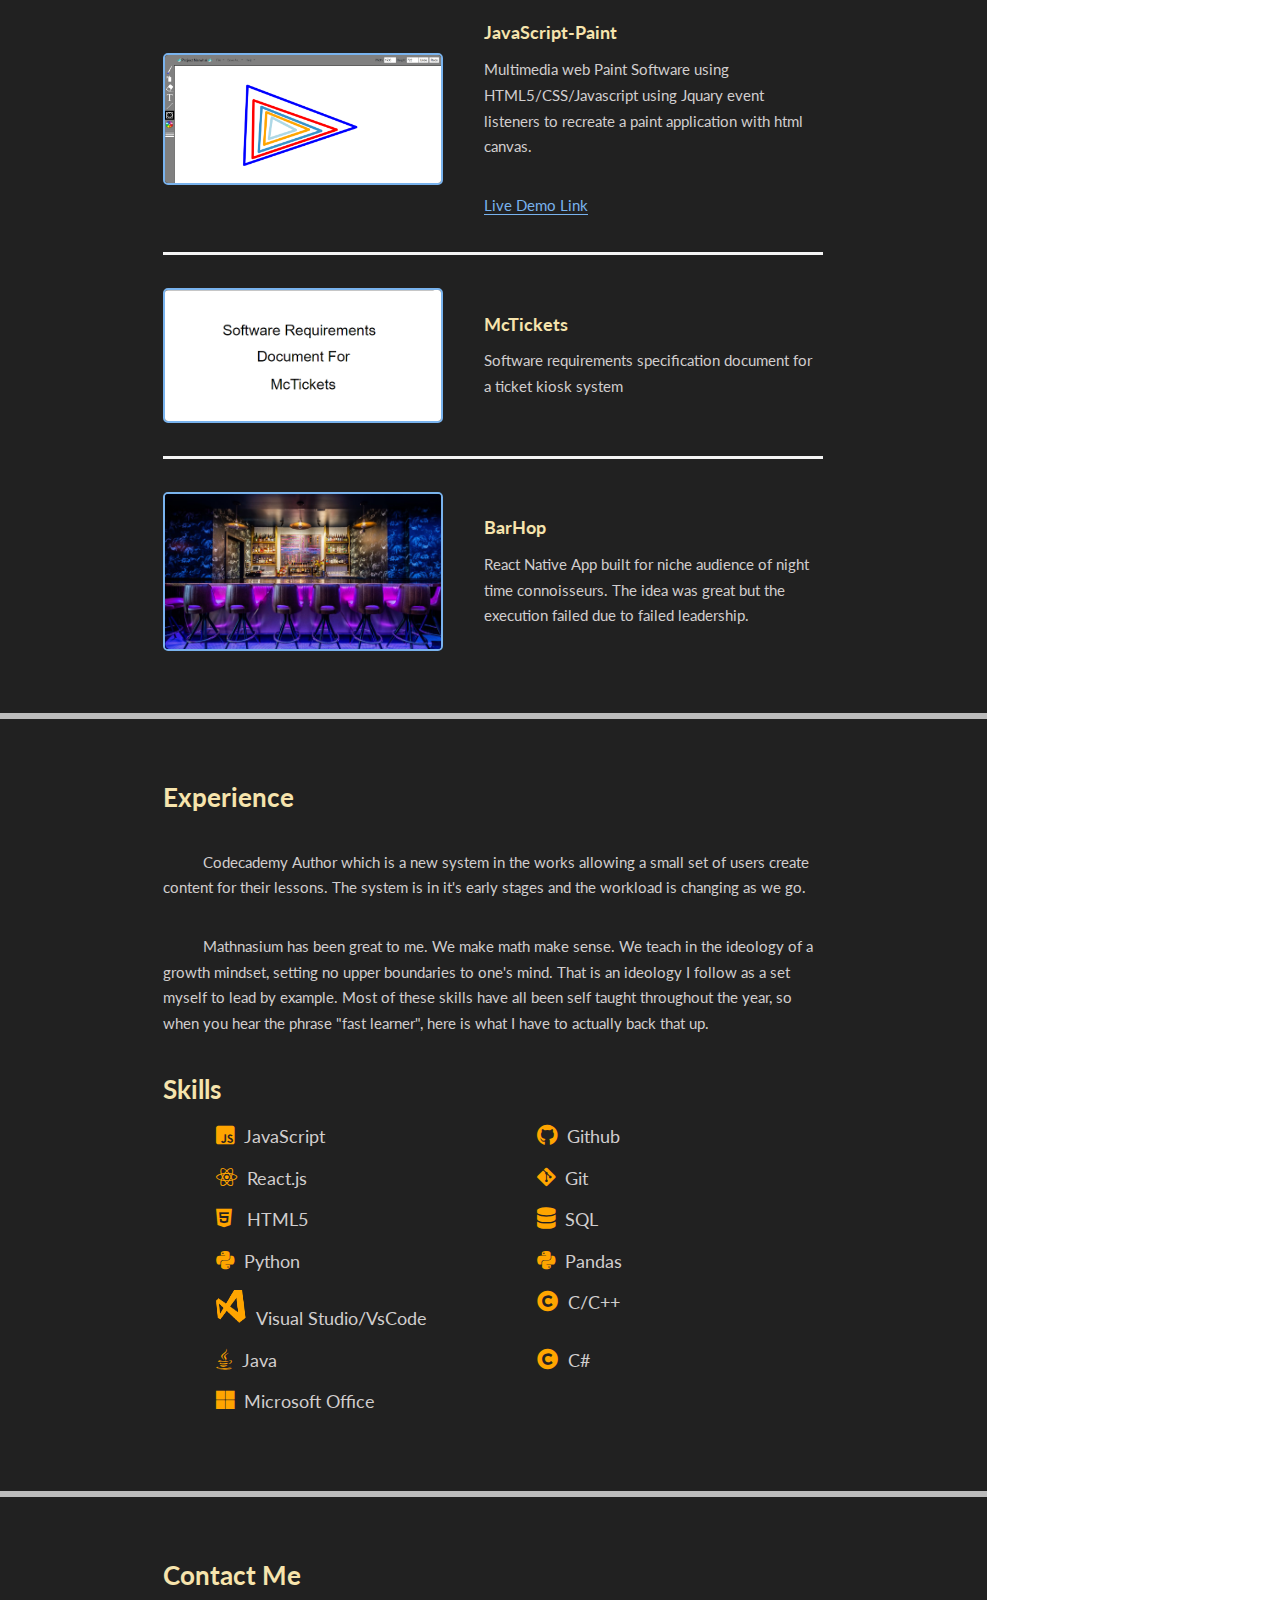
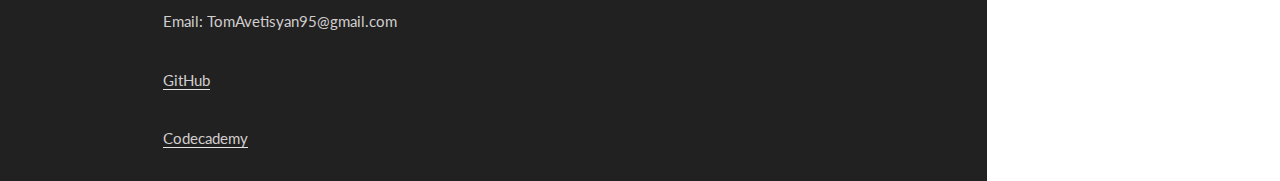
==== commit 56a8ccc3: "About me update" ====
--- a/index.html
+++ b/index.html
@@ -47,20 +47,15 @@
 							<section id="one">
 								<div class="container">
 									<header class="major">
-										<h2>About Me</h2>
-										<p>First Generation Armenian American College Graduate</p>
+										<h3>About Me</h3>
 									</header>
 									<p style="text-indent: 40px">
-										I have been working since I was 16 and pushed through investing in myself to gain a degree. I have spend my time during Covid
-										coding non-stop until it is sufficient enough for someone to give me the opportunity to show them my skills. 
-									</p>
-									<p style="text-indent: 40px">
-										I love animals and the outdoors. Very into politics and how the different branches of government hold checks and balances on each other.
-									</p>
-									<p style="text-indent: 40px">
-										Please take the time to view my projects and completed Codecademy courses. If i am not the right candidate for you, I would appreciate some advice on what path 
-										should have taken to of been that candidate.
-									</p>		
+										I have a passion for what I put my time into. Big on learning new technologies in a variety of fields. 
+										Currently trying to supplement my education as much as much as I can during these stay at home orders.
+
+										Love an assortment of animals including; lizards, opossums, crows, dogs, shrimp.
+										Also explains my love for the outdoors and the scenic views of California.
+									</p>
 								</div>
 							</section>
 
@@ -71,6 +66,16 @@
 									<p></p>
 									<div class="features">
 										<article>
+											<a href="https://github.com/Tomavetisyan/2D-Unity-Platformer" class="image"><img src="images/2DGame.png" alt="" /></a>
+											<div class="inner">
+												<h4>2D Unity</h4>
+												<p>
+													Current project using an open asset library and programming scripts. Using github for my requirement checklist and teaching myself how to 
+													work on the Unity platform.
+												</p>
+											</div>
+										</article>
+										<article>
 											<a href="https://github.com/Tomavetisyan/CircuitPlaygroundExpress"  class="image"><img src="images/circuitBoard.jpg" alt="" /></a>
 											<div class="inner">
 												<h4>Circuit Playground Express</h4>
@@ -129,19 +134,6 @@
 												<h4>BarHop</h4>
 												<p>React Native App built for niche audience of night time connoisseurs. The idea was great but the execution failed due to failed
 													leadership.
-												</p>
-											</div>
-										</article>
-										<article>
-											<a href="https://github.com/Tomavetisyan/2D-Unity-Platformer" class="image"><img src="images/2DGame.png" alt="" /></a>
-											<div class="inner">
-												<h4>2D Game</h4>
-												<p>
-													Update: COming back to this after the completing the Codecademy class makes learning the ins and outs of unity a breeze.
-													
-													Using the unity engine to try out game development in C#. Drawing and creating characters that had some meaning in my life.
-                                                    Yes, that cactus's name was Long Boi. He was a bunny eared cactus that decided to grow a little weird and may he R.I.P. This 
-                                                    is one of my more recreational projects as I am no artist.
 												</p>
 											</div>
 										</article>
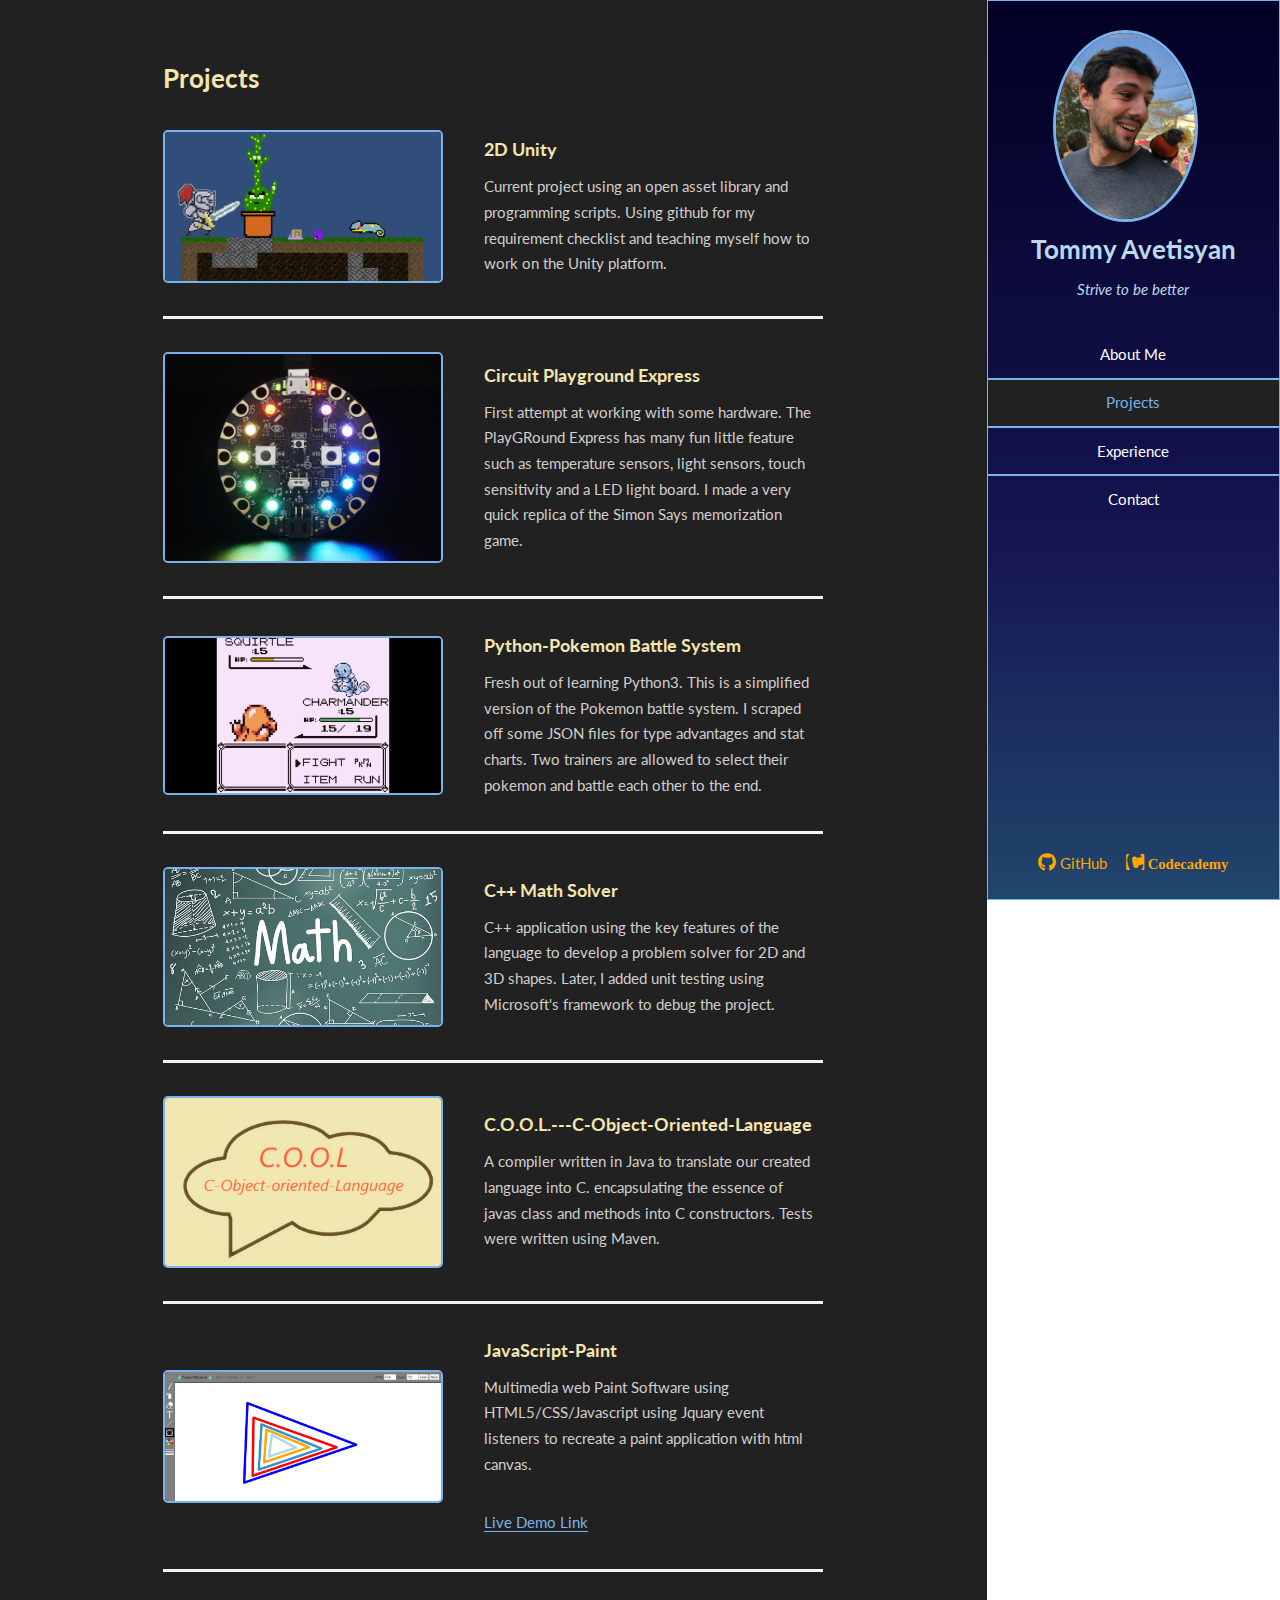
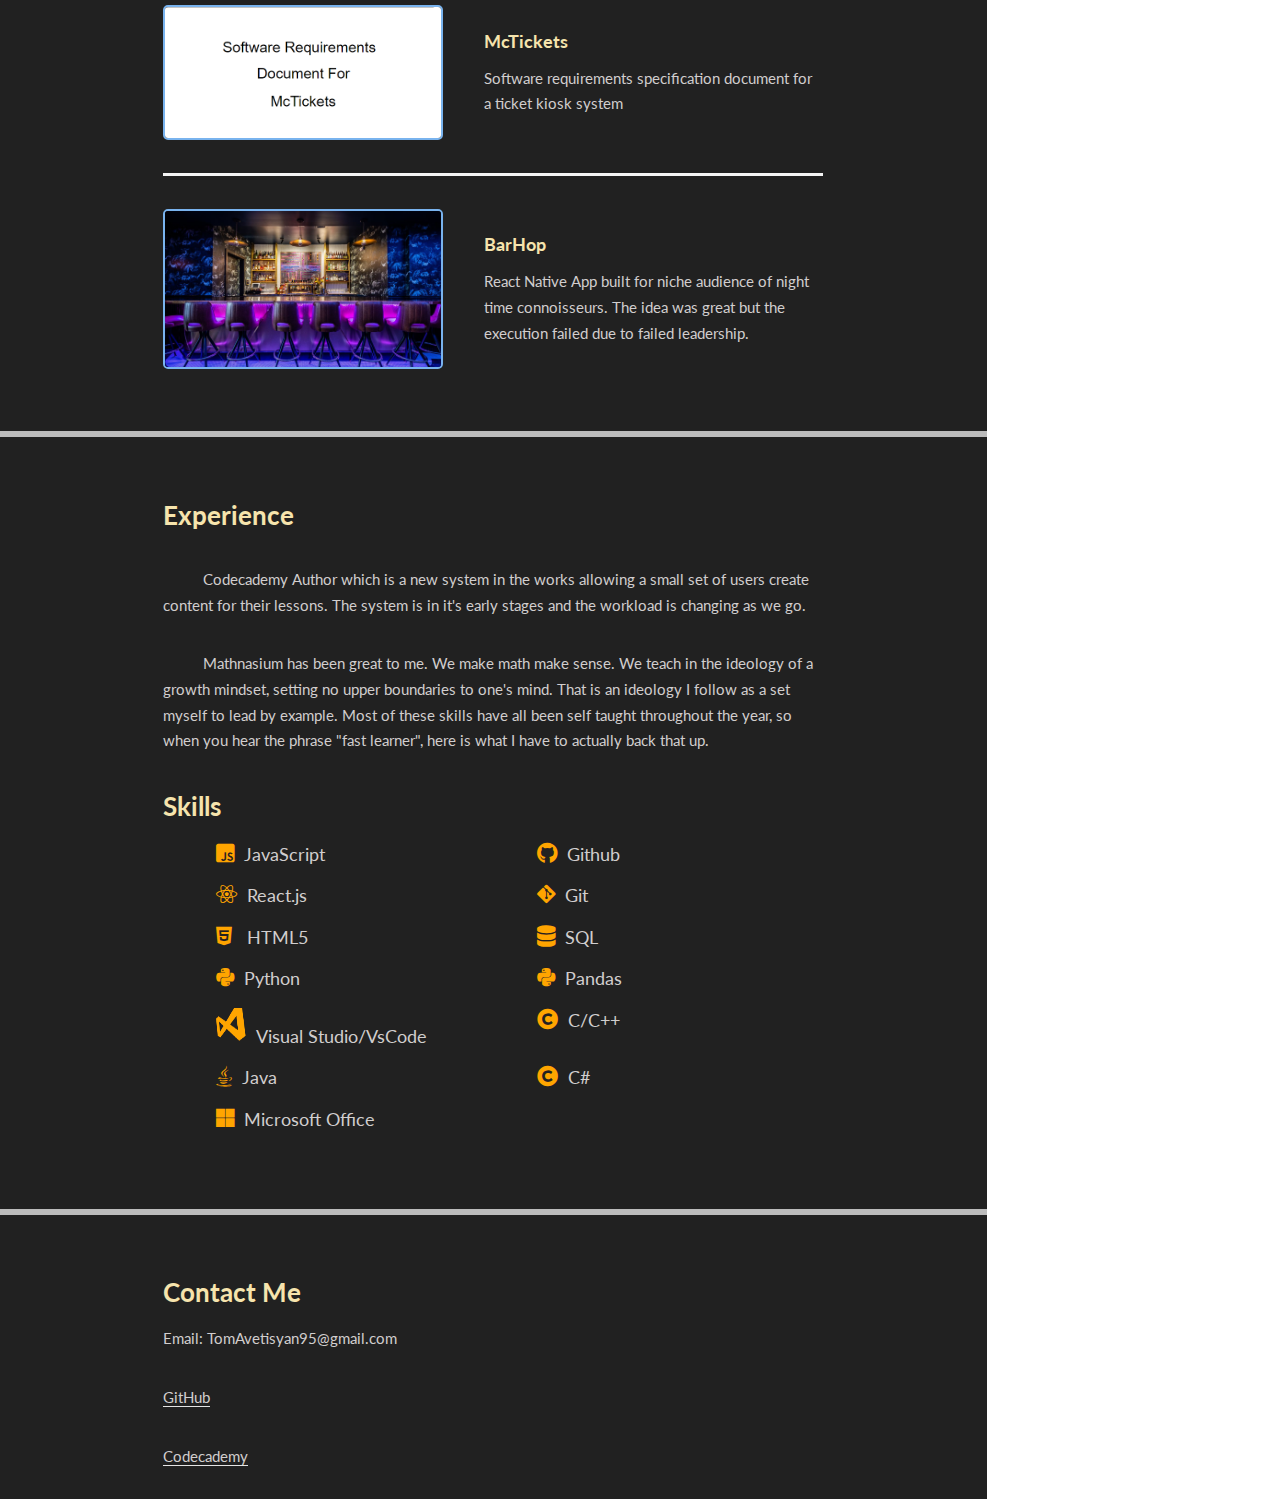
==== commit 7ec846c9: "Removed about me" ====
--- a/index.html
+++ b/index.html
@@ -1,9 +1,4 @@
 <!DOCTYPE HTML>
-<!--
-	Read Only by HTML5 UP
-	html5up.net | @ajlkn
-	Free for personal and commercial use under the CCA 3.0 license (html5up.net/license)
--->
 <html>
 	<head>
 		<title>Tommy Avetisyan's Portfolio</title>
@@ -32,7 +27,7 @@
 					<ul class="icons">
 						<li><a href="https://github.com/Tomavetisyan" class="icon brands fa-github"><span class="label">Github</span> GitHub</a></li>
 						<li><a href="https://www.codecademy.com/profiles/Tomavetisyan" class="icon brands fa fa-contao"><span class="label">Github</span> Codecademy</a></li>
-						<li><a href="https://drive.google.com/file/d/1zXeZi733FNyJaRy1wBtX1-T7Gq12uedD/view?usp=sharing" class="icon brands fa-file"><span class="label">Github</span> Resume</a></li>
+						<!-- <li><a href="https://drive.google.com/file/d/1zXeZi733FNyJaRy1wBtX1-T7Gq12uedD/view?usp=sharing" class="icon brands fa-file"><span class="label">Github</span> Resume</a></li> -->
 						
 					</ul>
 				</footer>
@@ -44,7 +39,7 @@
 				<!-- Main -->
 					<div class="main" id="main">
 						<!-- One -->
-							<section id="one">
+							<!-- <section id="one">
 								<div class="container">
 									<header class="major">
 										<h3>About Me</h3>
@@ -57,7 +52,7 @@
 										Also explains my love for the outdoors and the scenic views of California.
 									</p>
 								</div>
-							</section>
+							</section> -->
 
 						<!-- Two -->
 							<section id="two">
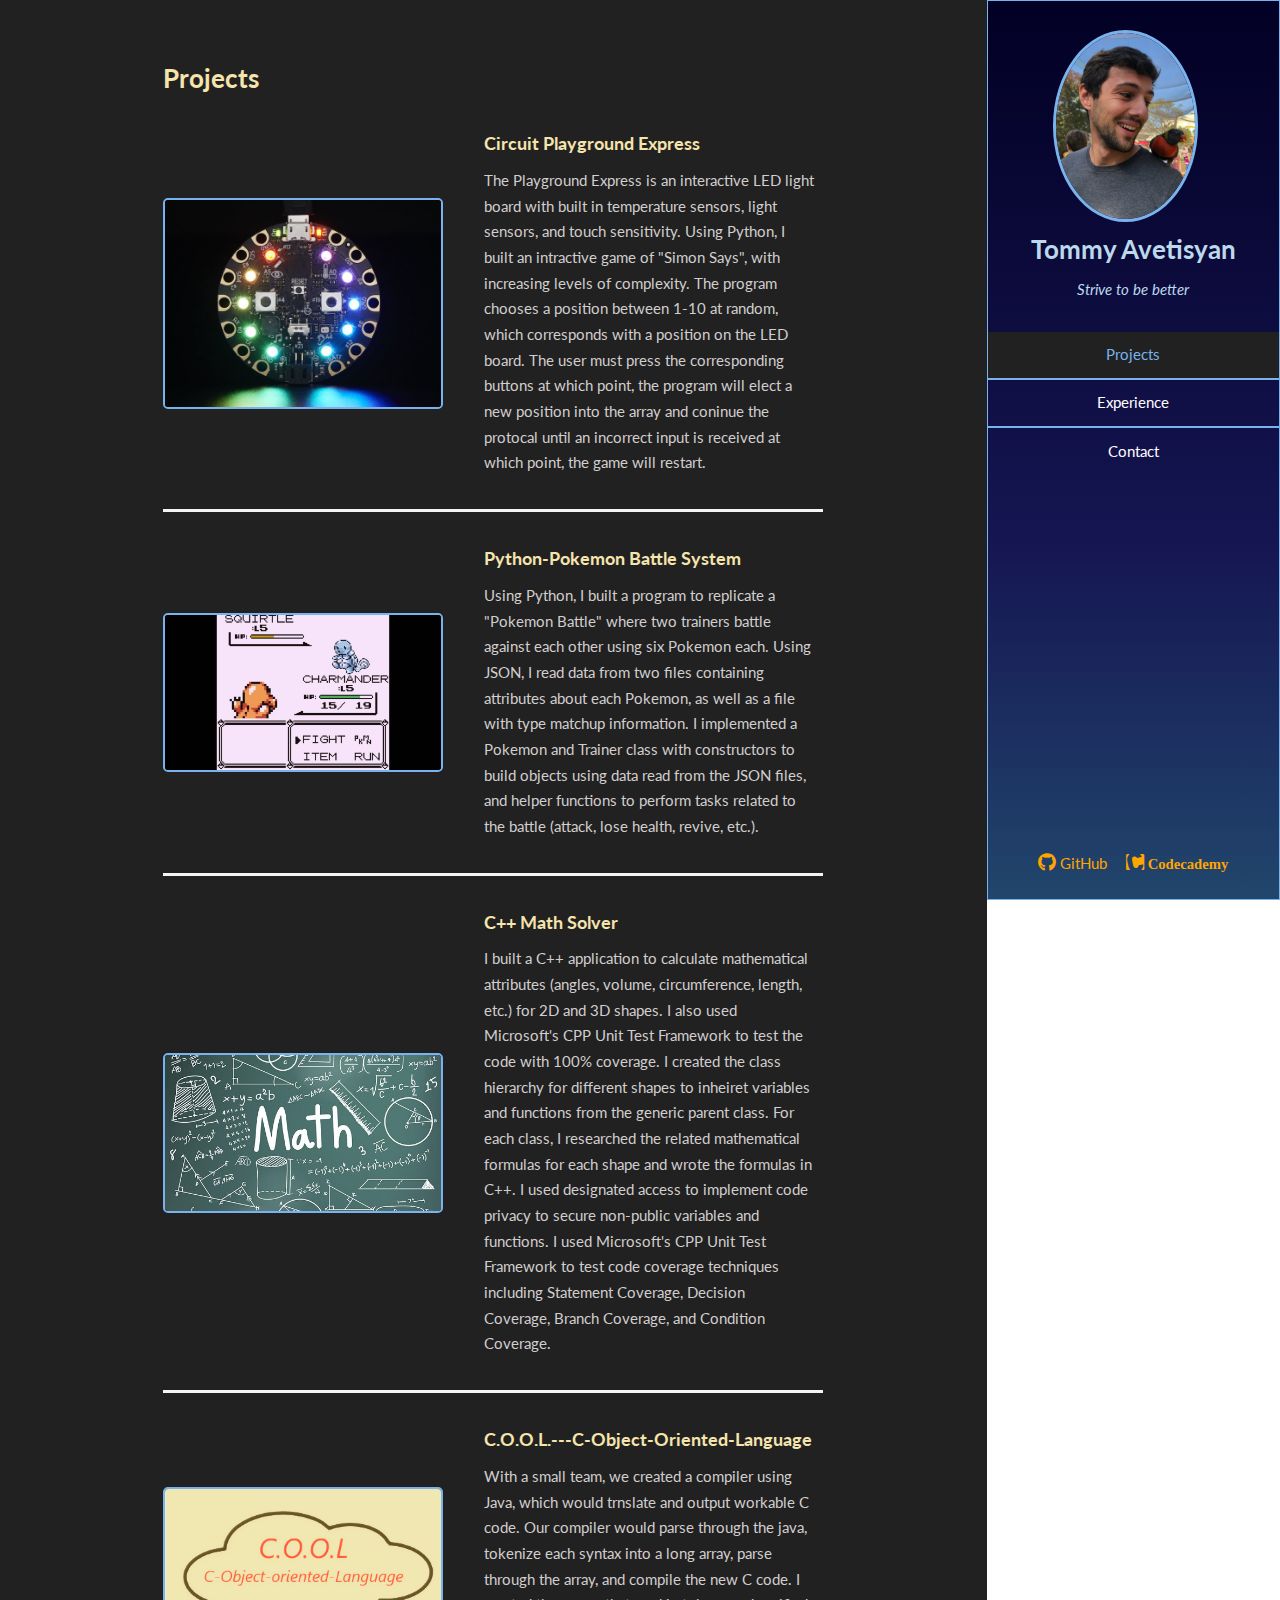
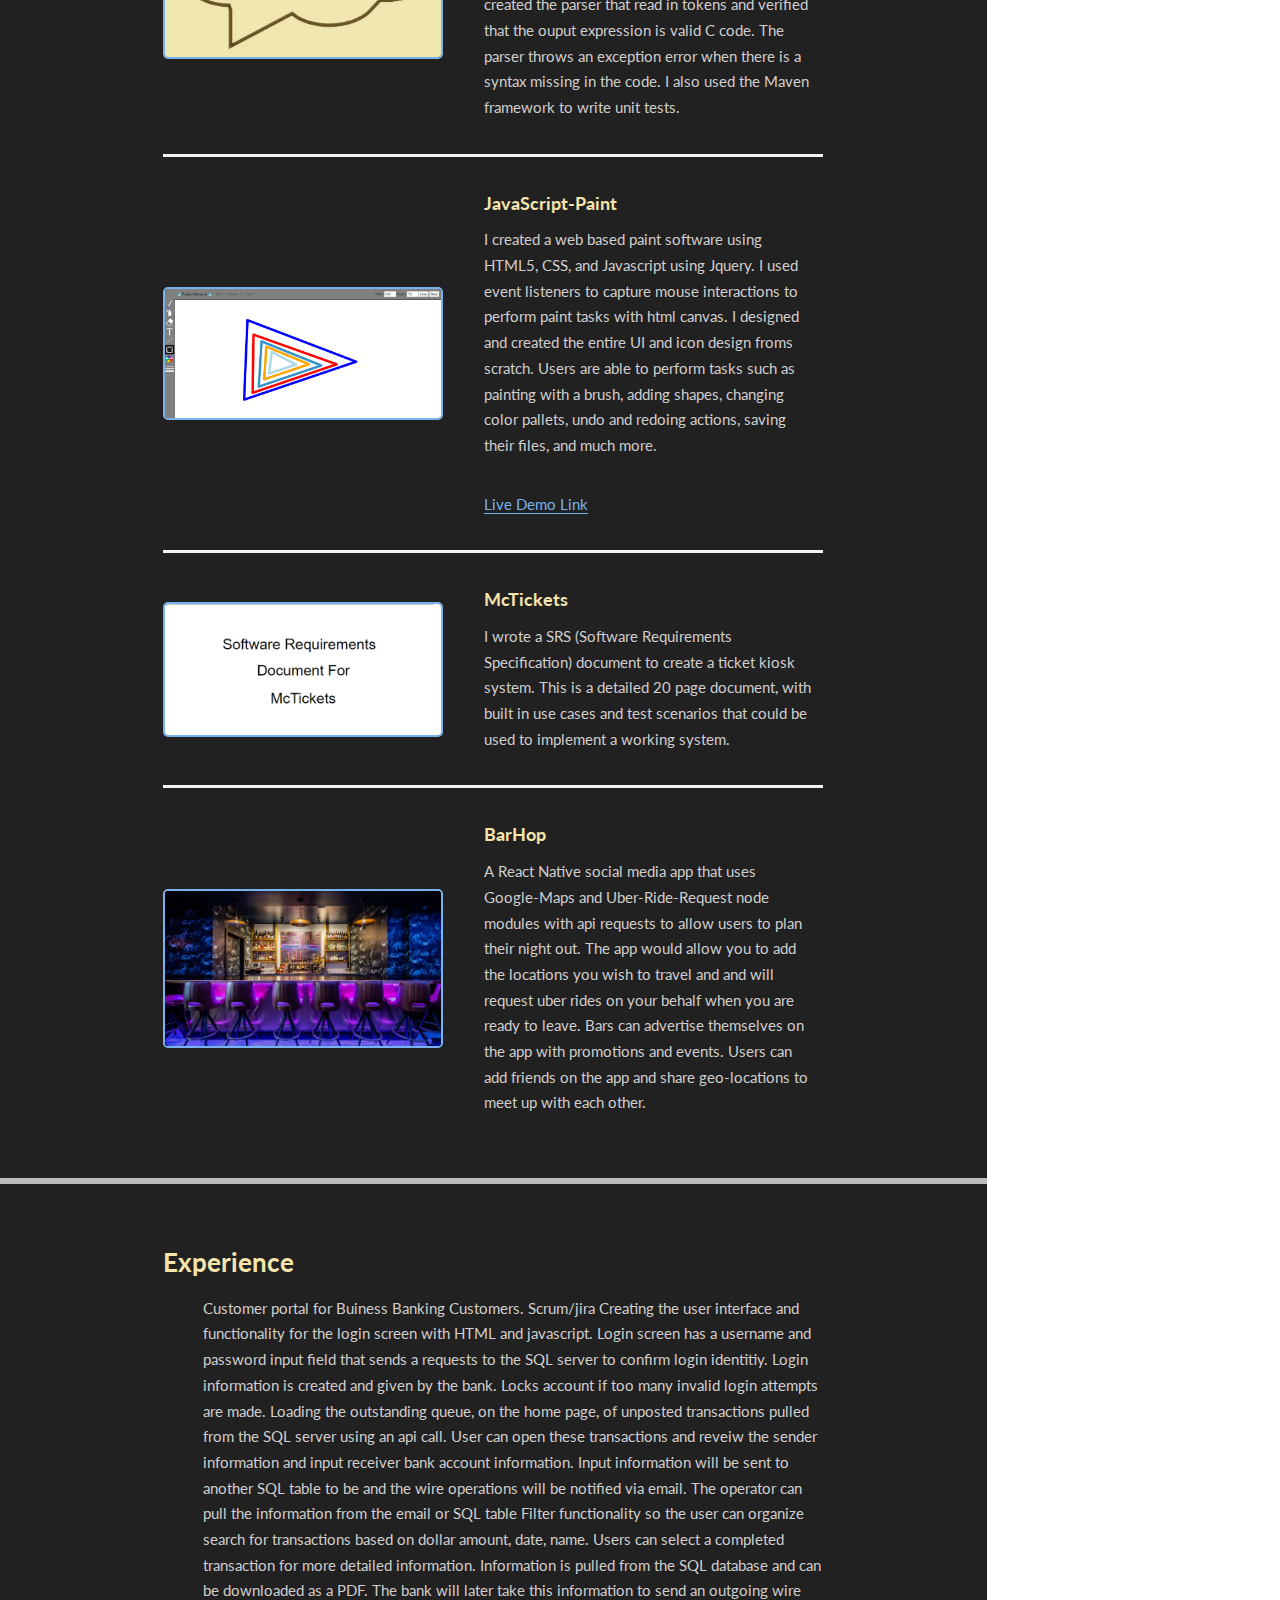
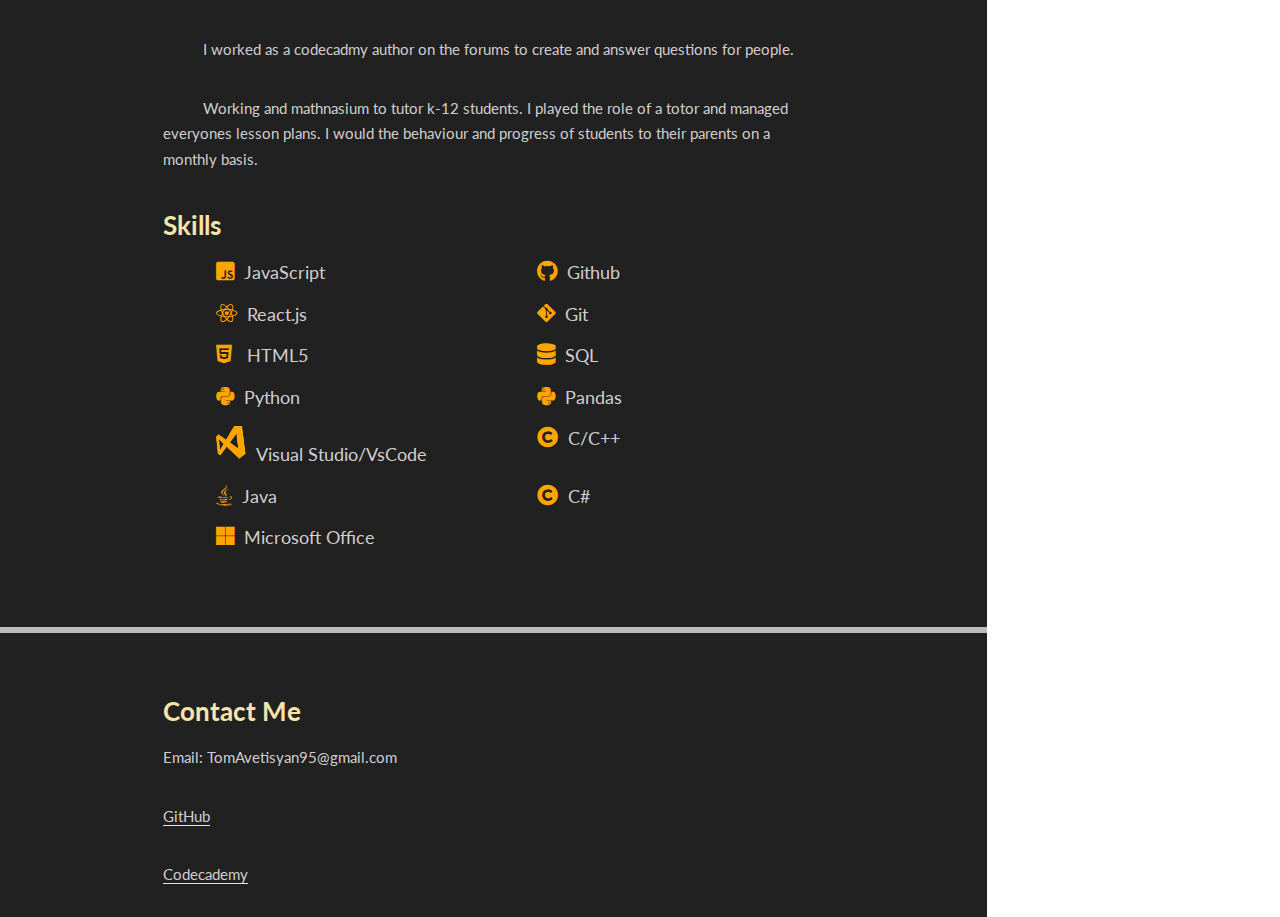
==== commit 103755c0: "Text edits" ====
--- a/index.html
+++ b/index.html
@@ -17,7 +17,7 @@
 				</header>
 				<nav id="nav">
 					<ul>
-						<li><a href="#one" class="active">About Me</a></li>
+						<!-- <li><a href="#one" class="active">About Me</a></li> -->
 						<li><a href="#two">Projects</a></li>
 						<li><a href="#three">Experience</a></li>
 						<li><a href="#four">Contact</a></li>
@@ -60,7 +60,7 @@
 									<h3>Projects</h3>
 									<p></p>
 									<div class="features">
-										<article>
+										<!-- <article>
 											<a href="https://github.com/Tomavetisyan/2D-Unity-Platformer" class="image"><img src="images/2DGame.png" alt="" /></a>
 											<div class="inner">
 												<h4>2D Unity</h4>
@@ -69,14 +69,15 @@
 													work on the Unity platform.
 												</p>
 											</div>
-										</article>
+										</article> -->
 										<article>
 											<a href="https://github.com/Tomavetisyan/CircuitPlaygroundExpress"  class="image"><img src="images/circuitBoard.jpg" alt="" /></a>
 											<div class="inner">
 												<h4>Circuit Playground Express</h4>
-												<p>First attempt at working with some hardware. The PlayGRound Express has many fun little feature such as temperature sensors, light sensors, touch sensitivity and a LED light board.
-													I made a very quick replica of the Simon Says memorization game.
-												</p>
+												<p>The Playground Express is an interactive LED light board with built in temperature sensors, light sensors, and touch sensitivity.
+													Using Python, I built an intractive game of "Simon Says", with increasing levels of complexity. The program chooses a position between 
+													1-10 at random, which corresponds with a position on the LED board. The user must press the corresponding buttons at which point, the 
+													program will elect a new position into the array and coninue the protocal until an incorrect input is received at which point, the game will restart. 										</p>
 											</div>
 										</article>
 										<article>
@@ -84,8 +85,9 @@
 											<a href="https://github.com/Tomavetisyan/Python-Pokemon"  class="image"><img src="images/pokemon.jpg" alt="" /></a>
 											<div class="inner">
 												<h4>Python-Pokemon Battle System</h4>
-												<p>Fresh out of learning Python3. This is a simplified version of the Pokemon battle system. I scraped off some JSON files for type advantages and
-													stat charts. Two trainers are allowed to select their pokemon and battle each other to the end.
+												<p>Using Python, I built a program to replicate a "Pokemon Battle" where two trainers battle against each other using six Pokemon each.
+													Using JSON, I read data from two files containing attributes about each Pokemon, as well as a file with type matchup information.
+													I implemented a Pokemon and Trainer class with constructors to build objects using data read from the JSON files, and helper functions to perform tasks related to the battle (attack, lose health, revive, etc.).
 												</p>
 											</div>
 										</article>
@@ -93,8 +95,15 @@
 											<a href="https://github.com/Tomavetisyan/C-Math-Solver"  class="image"><img src="images/math.jpg" alt="" /></a>
 											<div class="inner">
 												<h4>C++ Math Solver</h4>
-												<p>C++ application using the key features of the language to develop a problem solver for 2D and 3D shapes. 
-													Later, I added unit testing using Microsoft's framework to debug the project.
+												<p>I built a C++ application to calculate mathematical attributes (angles, volume, circumference, length, etc.) for 2D and 3D shapes. 
+													I also used Microsoft's CPP Unit Test Framework to test the code with 100% coverage.
+
+													I created the class hierarchy for different shapes to inheiret variables and functions from the generic parent class.
+													For each class, I researched the related mathematical formulas for each shape and wrote the formulas in C++.
+													I used designated access to implement code privacy to secure non-public variables and functions. 
+													
+													I used Microsoft's CPP Unit Test Framework to test code coverage techniques including Statement Coverage, Decision Coverage, Branch Coverage, and Condition Coverage.
+
 												</p>
 											</div>
 										</article>
@@ -102,8 +111,11 @@
 											<a href="https://github.com/Tomavetisyan/C.O.O.L.---C-Object-Oriented-Language" class="image"><img src="images/cool.png" alt="" /></a>
 											<div class="inner">
 												<h4>C.O.O.L.---C-Object-Oriented-Language</h4>
-												<p>A compiler written in Java to translate our created language into C. 
-													encapsulating the essence of javas class and methods into C constructors. Tests were written using Maven.
+												<p> With a small team, we created a compiler using Java, which would trnslate and output workable C code. 
+													Our compiler would parse through the java, tokenize each syntax into a long array, parse through the array, and compile the new C code.
+													I created the parser that read in tokens and verified that the ouput expression is valid C code. The parser throws an exception
+													error when there is a syntax missing in the code. I also used the Maven framework to write unit tests.
+
 												</p>
 											</div>
 										</article>
@@ -111,8 +123,10 @@
 											<a href="https://github.com/Tomavetisyan/JavaScript-Paint" class="image"><img  src="images/paint.png" alt="" /></a>
 											<div class="inner">
 												<h4>JavaScript-Paint</h4>
-												<p>Multimedia web Paint Software using HTML5/CSS/Javascript using Jquary 
-													event listeners to recreate a paint application with html canvas.</p>
+												<p> I created a web based paint software using HTML5, CSS, and Javascript using Jquery.
+													I used event listeners to capture mouse interactions to perform paint tasks with html canvas. I designed and created the entire UI and icon design froms scratch. 
+													Users are able to perform tasks such as painting with a brush, adding shapes, changing color pallets, undo and redoing actions, saving their files, and much more.
+												</p>
 												<a href="Paint/paint.html" >Live Demo Link</a>
 											</div>
 										</article>
@@ -120,15 +134,18 @@
 											<a href="https://github.com/Tomavetisyan/Ticket-Kiosk-Requirments-Doc/blob/master/Comp%20582%20-%20Project%202%20-Ticket%20Kiosk.pdf" class="image"><img src="images/mctickets.png" alt="" /></a>
 											<div class="inner">
 												<h4>McTickets</h4>
-												<p>Software requirements specification document for a ticket kiosk system</p>
+												<p>I wrote a SRS (Software Requirements Specification) document to create a ticket kiosk system. This is a detailed 20 page document, with built in use cases and test scenarios
+													that could be used to implement a working system.
+												</p>
 											</div>
 										</article>
 										<article>
 											<a href="BarHop/BarHop.html" class="image"><img src="images/bar.jpg" alt="" /></a>
 											<div class="inner">
 												<h4>BarHop</h4>
-												<p>React Native App built for niche audience of night time connoisseurs. The idea was great but the execution failed due to failed
-													leadership.
+												<p>A React Native social media app that uses Google-Maps and Uber-Ride-Request node modules with api requests to allow users to plan their night out.
+													The app would allow you to add the locations you wish to travel and and will request uber rides on your behalf when you are ready to leave. Bars can 
+													advertise themselves on the app with promotions and events. Users can add friends on the app and share geo-locations to meet up with each other.
 												</p>
 											</div>
 										</article>
@@ -142,13 +159,36 @@
 								<div class="container">
 									<h3>Experience</h3>
 									<p style="margin-left: 40px">
-									</p>
-									<p style="text-indent: 40px">Codecademy Author which is a new system in the works allowing a small set of users create content for their lessons.
-										The system is in it's early stages and the workload is changing as we go.
-									</p>
-									<p style="text-indent: 40px">Mathnasium has been great to me. We make math make sense. We teach in the ideology of a growth mindset,
-                                        setting no upper boundaries to one's mind. That is an ideology I follow as a set myself to lead by example. Most of these skills 
-                                        have all been self taught throughout the year, so when you hear the phrase "fast learner", here is what I have to actually back that up.
+										Customer portal for Buiness Banking Customers.
+										
+										Scrum/jira
+
+										Creating the user interface and functionality for the login screen with HTML and javascript.
+										Login screen has a username and password input field that sends a requests to the SQL server to confirm login identitiy.
+										Login information is created and given by the bank.
+										Locks account if too many invalid login attempts are made.
+										
+
+										Loading the outstanding queue, on the home page, of unposted transactions pulled from the SQL server using an api call.
+										User can open these transactions and reveiw the sender information and input receiver bank account information.
+										Input information will be sent to another SQL table to be and the wire operations will be notified via email.
+										The operator can pull the information from the email or SQL table
+
+										Filter functionality so the user can organize search for transactions based on dollar amount, date, name.
+
+										Users can select a completed transaction for more detailed information.
+										Information is pulled from the SQL database and can be downloaded as a PDF.
+
+
+										The bank will later take this information to send an outgoing wire
+									</p>
+									<p>
+										
+									</p>
+									<p style="text-indent: 40px">I worked as a codecadmy author on the forums to create and answer questions for people.
+									</p>
+									<p style="text-indent: 40px">Working and mathnasium to tutor k-12 students. I played the role of a totor and managed everyones lesson plans. 
+										I would  the behaviour and progress of students to their parents on a monthly basis.
 									</p>
 									<h3>Skills</h3>
 									<div class="language_container" id="language_container" >
